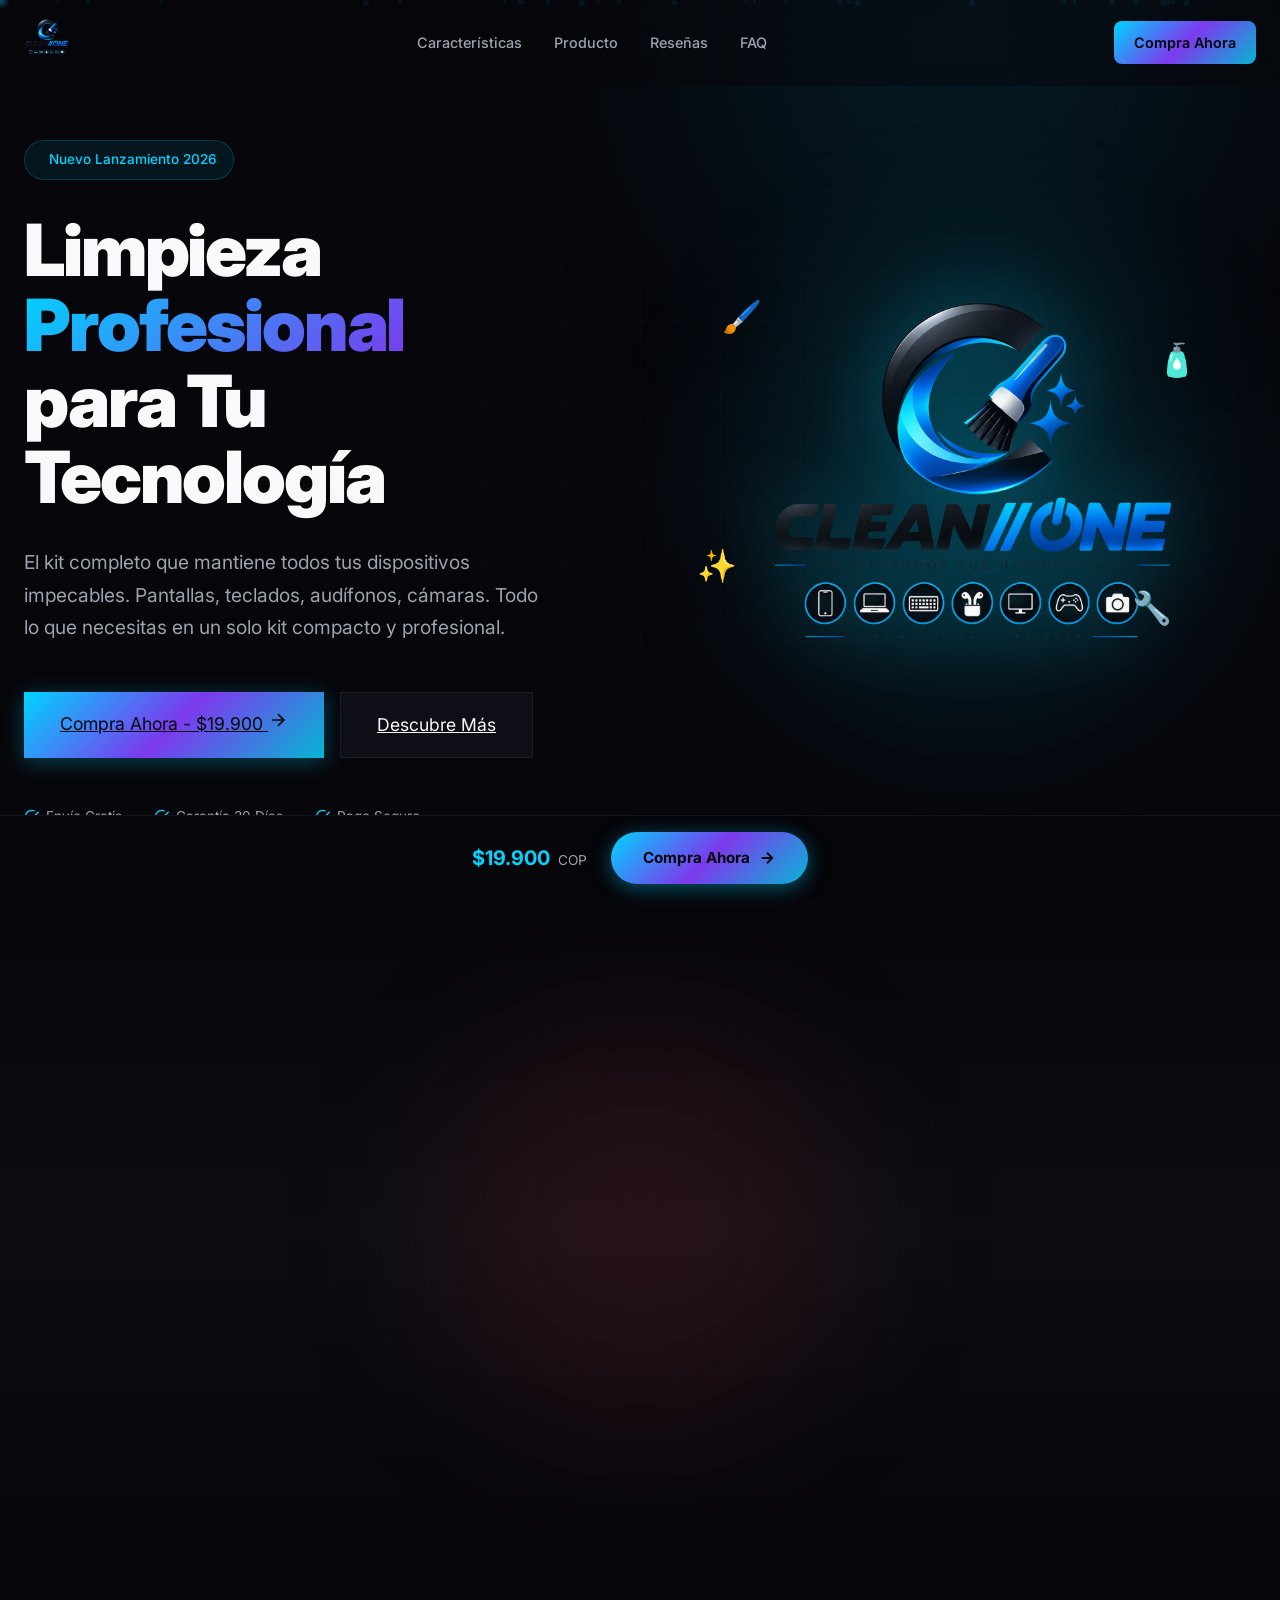
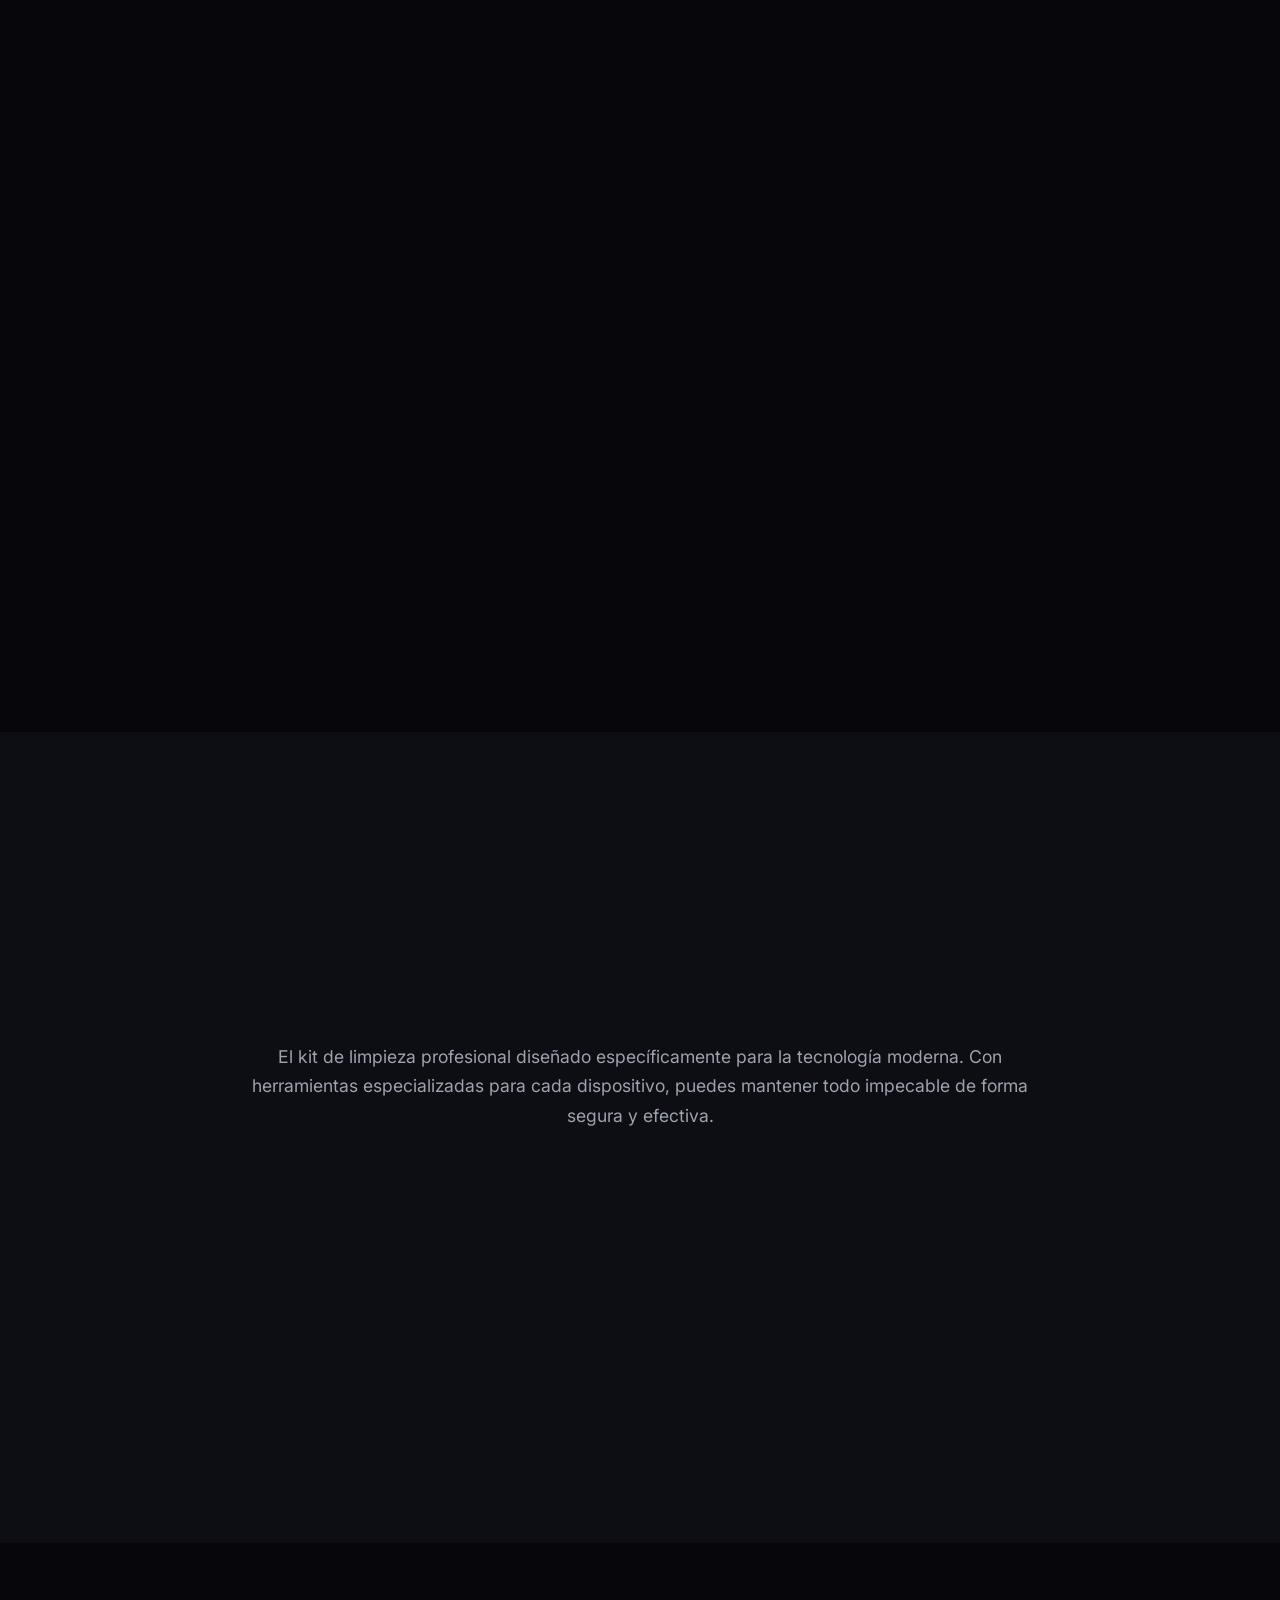
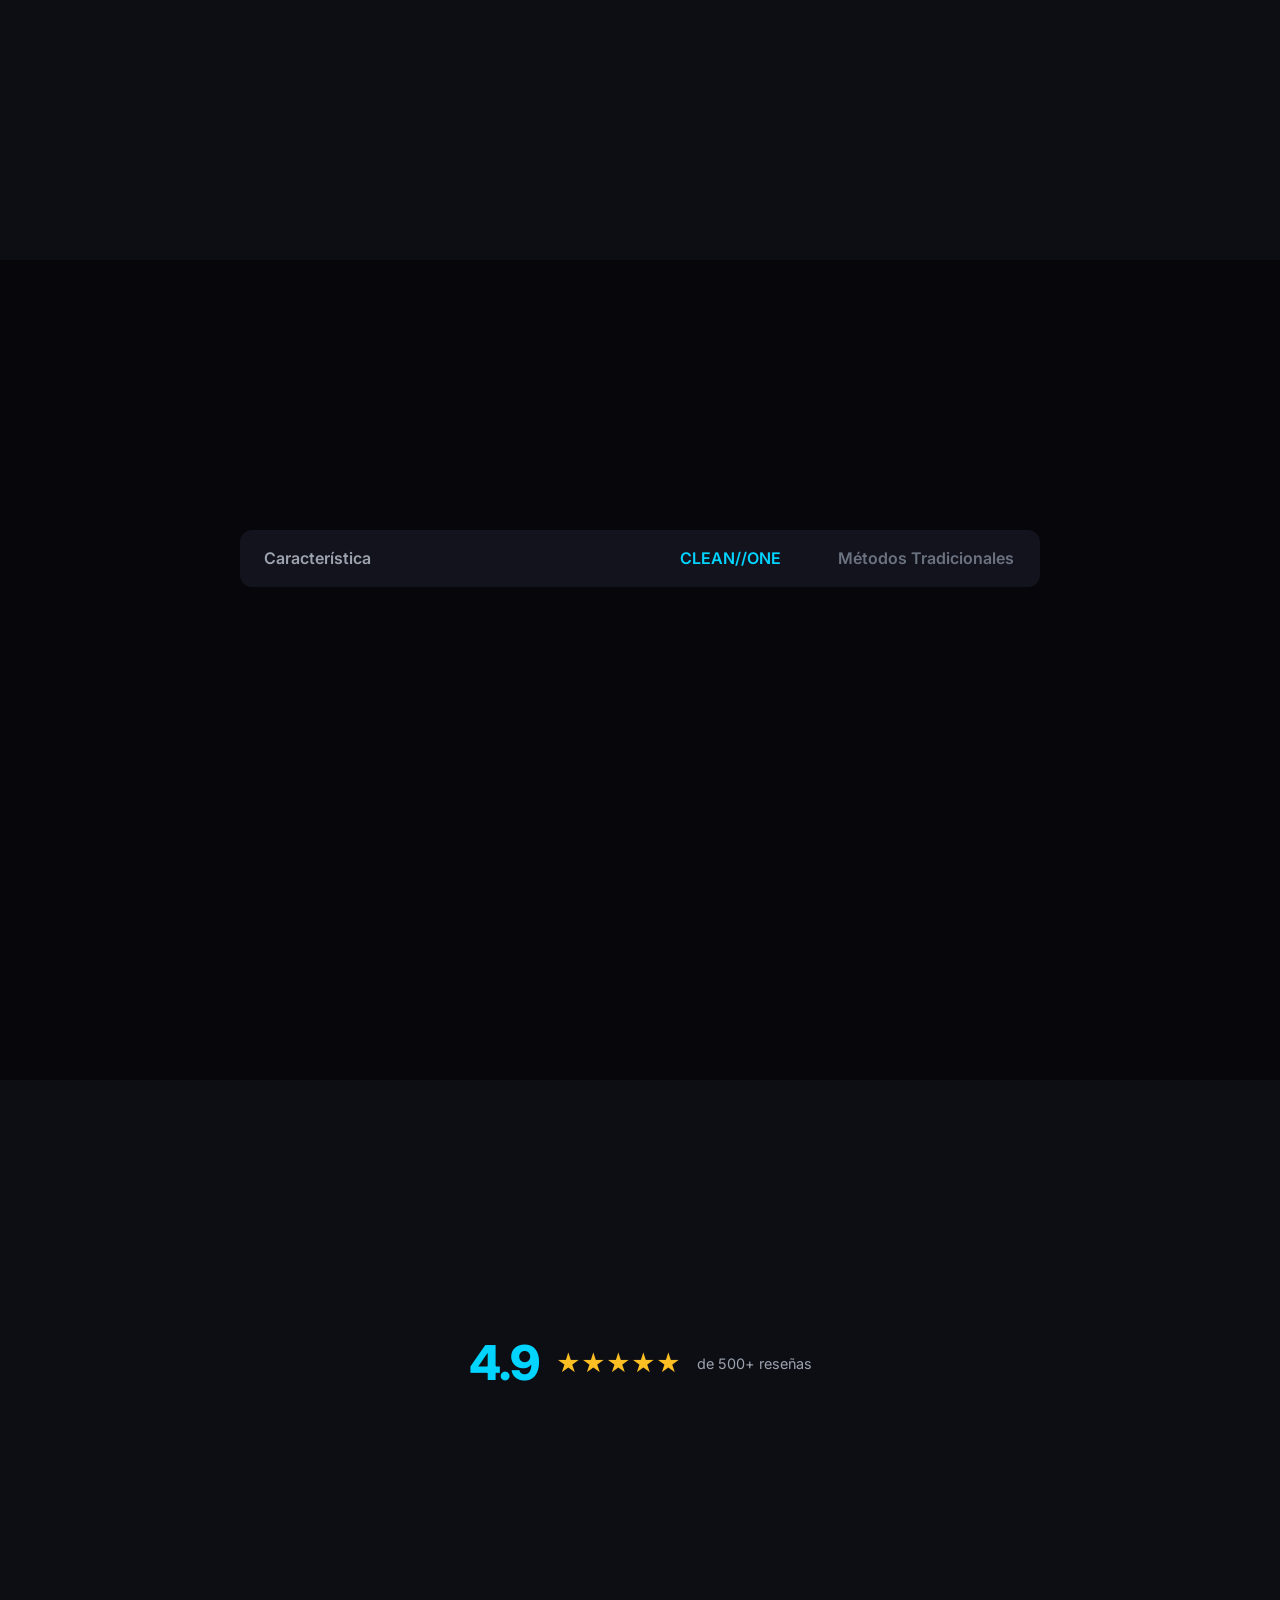
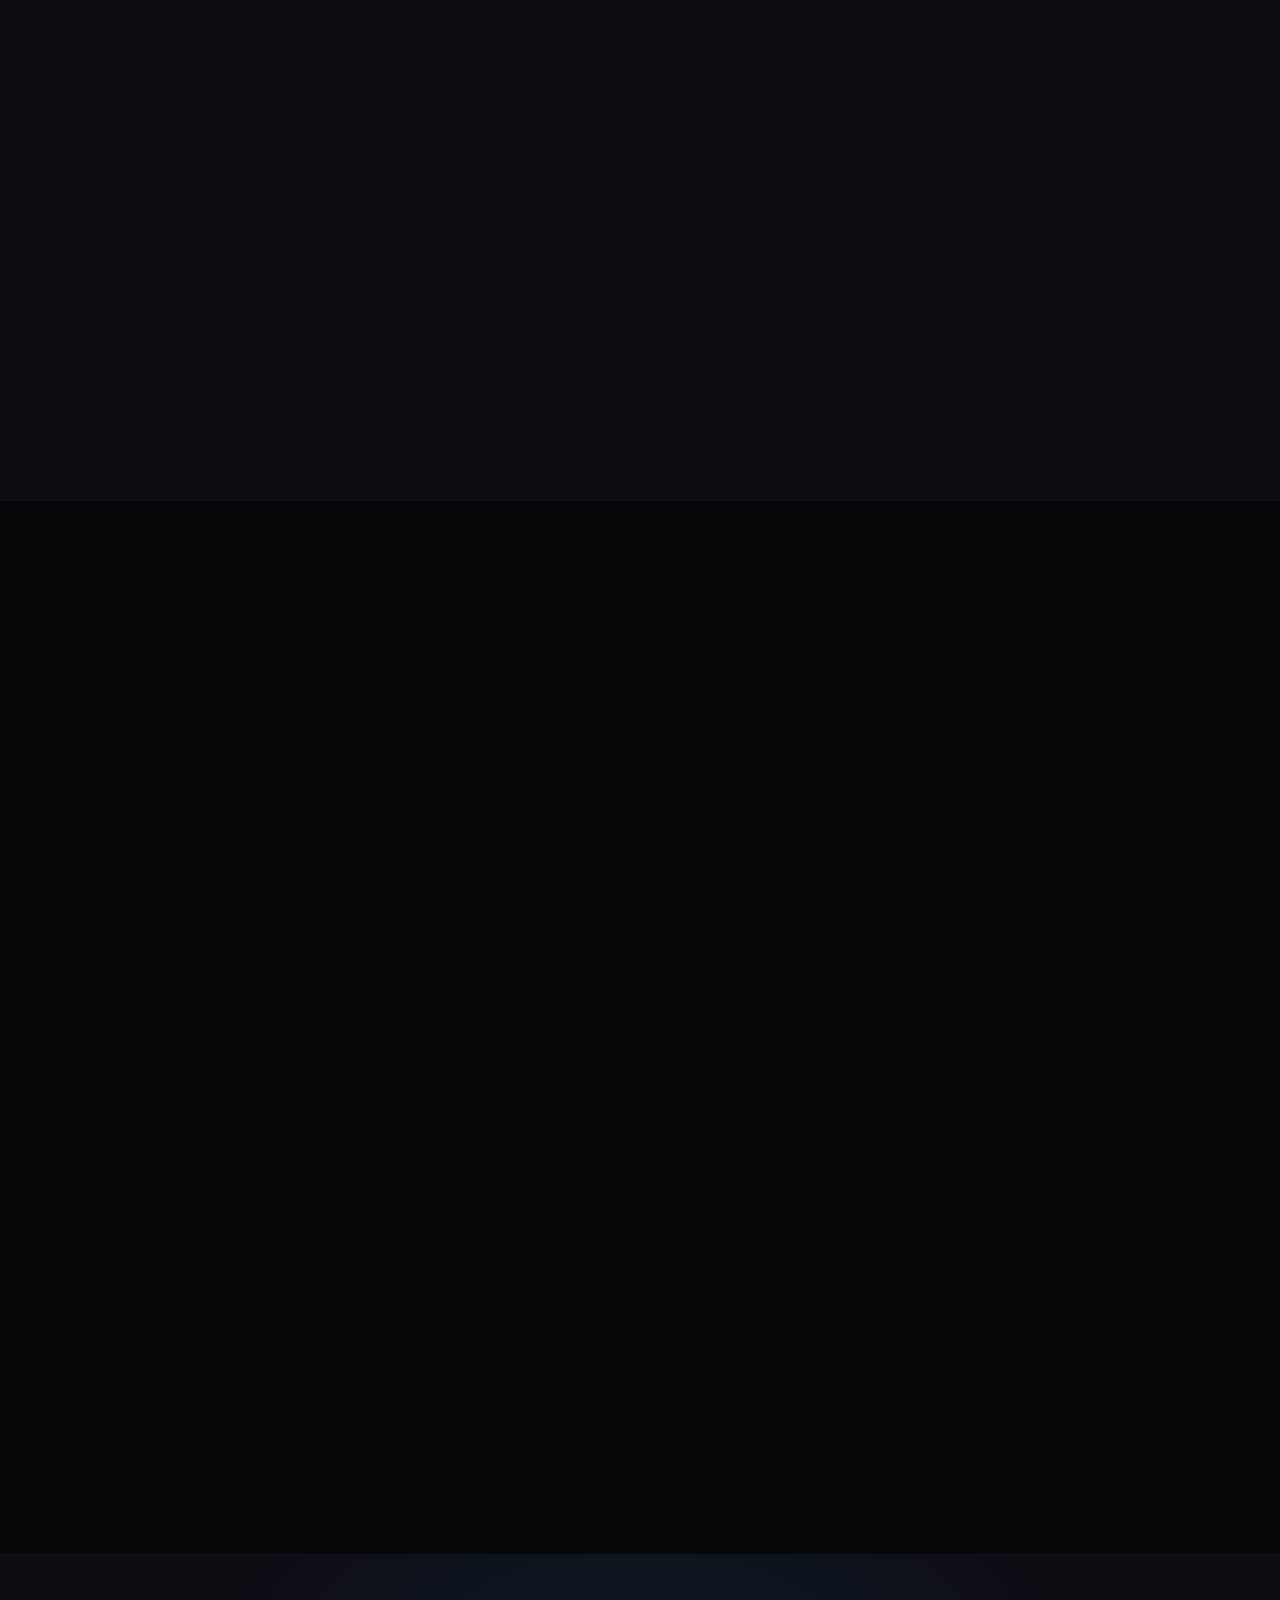
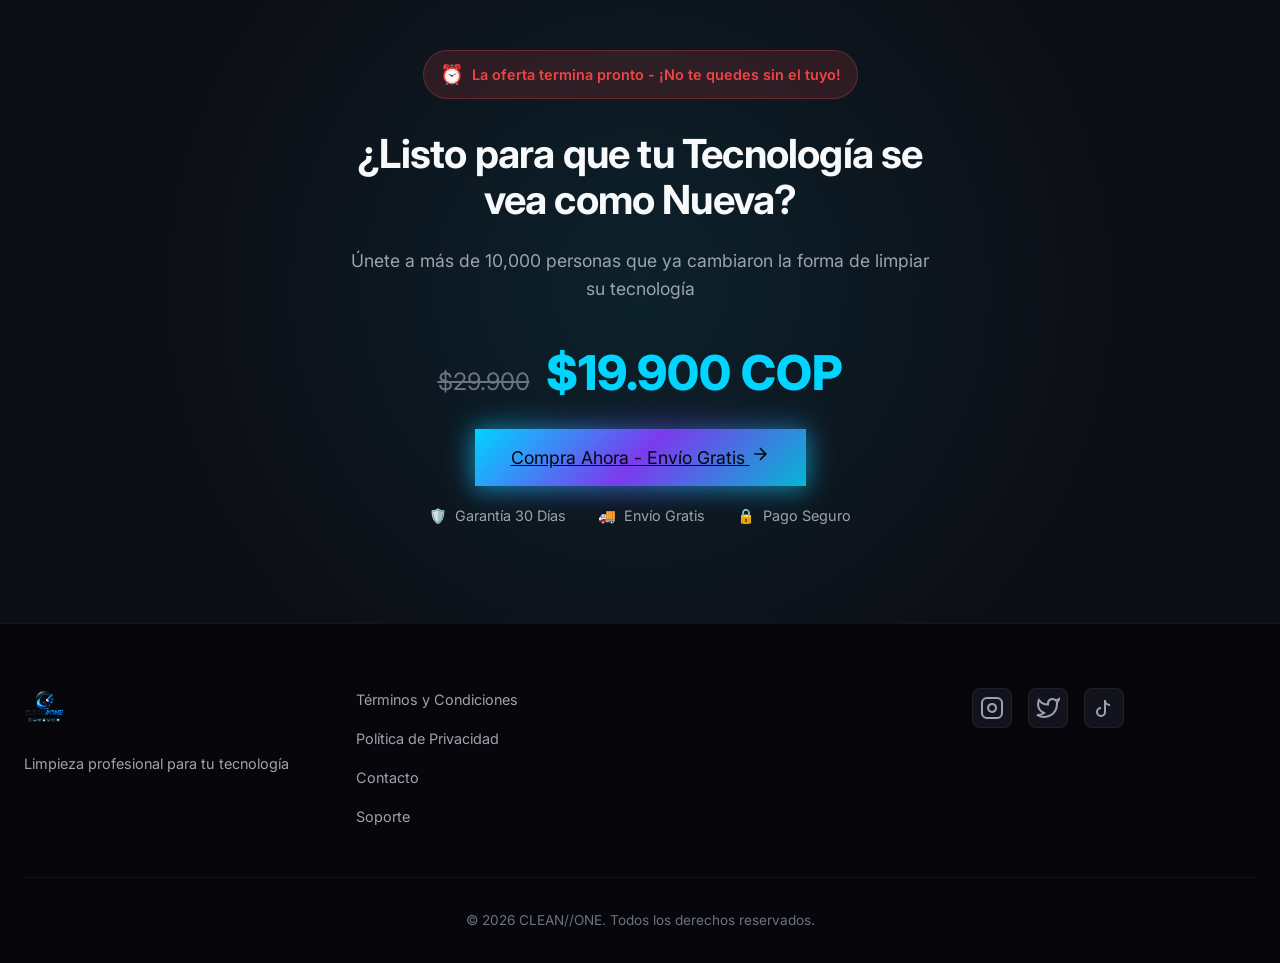
==== index.html @ 4e5f78c0 "fix: improve sticky CTA button - rounded, gradient, hover effect, arrow icon" ====
<!DOCTYPE html>
<html lang="es">
<head>
    <meta charset="UTF-8">
    <meta name="viewport" content="width=device-width, initial-scale=1.0">
    <title>CLEAN//ONE - Limpieza Profesional para Tu Tecnología</title>
    <meta name="description" content="El kit de limpieza profesional que mantiene todos tus dispositivos impecables. Pantallas, teclados, audífonos, cámaras. Todo en un solo kit.">
    <link rel="preconnect" href="https://fonts.googleapis.com">
    <link rel="preconnect" href="https://fonts.gstatic.com" crossorigin>
    <link href="https://fonts.googleapis.com/css2?family=Inter:wght@300;400;500;600;700;800;900&family=JetBrains+Mono:wght@400;500&display=swap" rel="stylesheet">
    <link rel="stylesheet" href="styles.css">
    <link rel="icon" type="image/png" href="images/logo.png">
</head>
<body>
    <!-- SCROLL PROGRESS BAR -->
    <div class="scroll-progress" id="scrollProgress"></div>
    
    <!-- CURSOR TRAIL -->
    <div class="cursor-trail" id="cursorTrail"></div>
    
    <!-- PARTICLES BACKGROUND -->
    <div class="particles-container" id="particles"></div>
    
    <!-- NAVBAR -->
    <nav class="navbar" id="navbar">
        <div class="nav-container">
            <a href="#" class="nav-logo">
                <picture>
                    <source srcset="images/logo.webp" type="image/webp">
                    <img src="images/logo.png" alt="CLEAN//ONE" class="nav-logo-img">
                </picture>
            </a>
            <div class="nav-links">
                <a href="#features">Características</a>
                <a href="#product">Producto</a>
                <a href="#reviews">Reseñas</a>
                <a href="#faq">FAQ</a>
            </div>
            <a href="#buy" class="nav-cta">Compra Ahora</a>
        </div>
    </nav>

    <!-- LIVE SOCIAL PROOF BAR -->
    <div class="social-proof-bar" id="socialProofBar">
        <div class="social-proof-content">
            <div class="live-viewers" id="liveViewers">
                <span class="pulse-dot"></span>
                <span><strong id="viewerCount">47</strong> personas viendo esto ahora</span>
            </div>
            <div class="social-proof-divider"></div>
            <div class="recent-purchase" id="recentPurchase">
                <span class="purchase-icon">🛒</span>
                <span id="purchaseText">Carlos de Bogotá compró hace 3 minutos</span>
            </div>
        </div>
    </div>

    <!-- HERO SECTION -->
    <section class="hero" id="hero">
        <div class="hero-bg">
            <div class="hero-gradient"></div>
            <div class="hero-grid"></div>
        </div>
        <div class="hero-container">
            <div class="hero-content">
                <div class="hero-badge">
                    <span class="badge-dot"></span>
                    Nuevo Lanzamiento 2026
                </div>
                <h1 class="hero-title">
                    Limpieza <span class="gradient-text">Profesional</span><br>
                    para Tu Tecnología
                </h1>
                <p class="hero-subtitle">
                    El kit completo que mantiene todos tus dispositivos impecables. 
                    Pantallas, teclados, audífonos, cámaras. Todo lo que necesitas 
                    en un solo kit compacto y profesional.
                </p>
                <div class="hero-cta-group">
                    <a href="#buy" class="btn-primary btn-large">
                        <span>Compra Ahora - $19.900</span>
                        <svg width="20" height="20" viewBox="0 0 24 24" fill="none" stroke="currentColor" stroke-width="2">
                            <path d="M5 12h14M12 5l7 7-7 7"/>
                        </svg>
                    </a>
                    <a href="#features" class="btn-secondary btn-large">
                        Descubre Más
                    </a>
                </div>
                <div class="hero-trust">
                    <div class="trust-item">
                        <svg width="16" height="16" viewBox="0 0 24 24" fill="none" stroke="currentColor" stroke-width="2">
                            <path d="M22 11.08V12a10 10 0 1 1-5.93-9.14"/>
                            <polyline points="22 4 12 14.01 9 11.01"/>
                        </svg>
                        <span>Envío Gratis</span>
                    </div>
                    <div class="trust-item">
                        <svg width="16" height="16" viewBox="0 0 24 24" fill="none" stroke="currentColor" stroke-width="2">
                            <path d="M22 11.08V12a10 10 0 1 1-5.93-9.14"/>
                            <polyline points="22 4 12 14.01 9 11.01"/>
                        </svg>
                        <span>Garantía 30 Días</span>
                    </div>
                    <div class="trust-item">
                        <svg width="16" height="16" viewBox="0 0 24 24" fill="none" stroke="currentColor" stroke-width="2">
                            <path d="M22 11.08V12a10 10 0 1 1-5.93-9.14"/>
                            <polyline points="22 4 12 14.01 9 11.01"/>
                        </svg>
                        <span>Pago Seguro</span>
                    </div>
                </div>
            </div>
            <div class="hero-visual">
                <div class="product-showcase">
                    <div class="product-glow"></div>
                    <div class="product-image">
                        <picture>
                            <source srcset="images/logo.webp" type="image/webp">
                            <img src="images/logo.png" alt="CLEAN//ONE - Kit de Limpieza Profesional" class="hero-logo">
                        </picture>
                    </div>
                    <div class="floating-tools">
                        <div class="tool tool-1">🖌️</div>
                        <div class="tool tool-2">🧴</div>
                        <div class="tool tool-3">✨</div>
                        <div class="tool tool-4">🔧</div>
                    </div>
                </div>
            </div>
        </div>
        <div class="hero-scroll-indicator">
            <span>Scroll para explorar</span>
            <svg width="20" height="20" viewBox="0 0 24 24" fill="none" stroke="currentColor" stroke-width="2">
                <path d="M12 5v14M19 12l-7 7-7-7"/>
            </svg>
        </div>
    </section>

    <!-- COUNTDOWN SECTION -->
    <section class="countdown-section" id="countdown">
        <div class="container">
            <div class="countdown-content">
                <div class="countdown-badge">
                    <span class="countdown-badge-icon">🔥</span>
                    <span>Oferta de Lanzamiento - 33% OFF</span>
                </div>
                <h2 class="countdown-title">La oferta termina en</h2>
                <div class="countdown-timer" id="countdownTimer">
                    <div class="countdown-item">
                        <span class="countdown-value" id="countdownDays">00</span>
                        <span class="countdown-label">Días</span>
                    </div>
                    <div class="countdown-separator">:</div>
                    <div class="countdown-item">
                        <span class="countdown-value" id="countdownHours">00</span>
                        <span class="countdown-label">Horas</span>
                    </div>
                    <div class="countdown-separator">:</div>
                    <div class="countdown-item">
                        <span class="countdown-value" id="countdownMinutes">00</span>
                        <span class="countdown-label">Min</span>
                    </div>
                    <div class="countdown-separator">:</div>
                    <div class="countdown-item">
                        <span class="countdown-value" id="countdownSeconds">00</span>
                        <span class="countdown-label">Seg</span>
                    </div>
                </div>
                <div class="stock-counter" id="stockCounter">
                    <span class="stock-icon">📦</span>
                    <span>Solo quedan <strong id="stockNumber">23</strong> unidades en stock</span>
                    <div class="stock-bar">
                        <div class="stock-bar-fill" id="stockBarFill"></div>
                    </div>
                </div>
            </div>
        </div>
    </section>

    <!-- PROBLEM SECTION -->
    <section class="problem-section" id="problem">
        <div class="container">
            <div class="problem-content">
                <span class="section-label">El Problema</span>
                <h2 class="section-title">¿Cada vez que miras tus dispositivos, ves esto?</h2>
                <div class="problem-grid">
                    <div class="problem-card">
                        <div class="problem-icon">📱</div>
                        <h3>Pantallas Opacas</h3>
                        <p>Marcas de dedos, grasa y mugre que no se van con cualquier trapo</p>
                    </div>
                    <div class="problem-card">
                        <div class="problem-icon">⌨️</div>
                        <h3>Teclados Sucios</h3>
                        <p>Polvo, migajas y suciedad acumulada entre las teclas</p>
                    </div>
                    <div class="problem-card">
                        <div class="problem-icon">🎧</div>
                        <h3>Audífonos Descuidados</h3>
                        <p>Cera, suciedad y bacterias en tus auriculares favoritos</p>
                    </div>
                    <div class="problem-card">
                        <div class="problem-icon">📷</div>
                        <h3>Cámaras con Polvo</h3>
                        <p>Lentes manchados que arruinan tus mejores fotos</p>
                    </div>
                </div>
                <div class="problem-stat">
                    <div class="stat-number">87%</div>
                    <div class="stat-text">de las personas no limpian sus dispositivos regularmente porque no tienen las herramientas correctas</div>
                </div>
            </div>
        </div>
    </section>

    <!-- SOLUTION SECTION -->
    <section class="solution-section" id="solution">
        <div class="container">
            <div class="solution-content">
                <span class="section-label">La Solución</span>
                <h2 class="section-title">CLEAN//ONE: Todo lo que Necesitas</h2>
                <p class="solution-description">
                    El kit de limpieza profesional diseñado específicamente para la tecnología moderna. 
                    Con herramientas especializadas para cada dispositivo, puedes mantener todo impecable 
                    de forma segura y efectiva.
                </p>
                <div class="solution-features">
                    <div class="feature-item">
                        <div class="feature-icon">✓</div>
                        <div class="feature-text">
                            <strong>7 Herramientas Especializadas</strong>
                            <span>Cada herramienta tiene un propósito específico</span>
                        </div>
                    </div>
                    <div class="feature-item">
                        <div class="feature-icon">✓</div>
                        <div class="feature-text">
                            <strong>Fórmula Segura</strong>
                            <span>No tóxica, sin alcohol, segura para todos los dispositivos</span>
                        </div>
                    </div>
                    <div class="feature-item">
                        <div class="feature-icon">✓</div>
                        <div class="feature-text">
                            <strong>Diseño Compacto</strong>
                            <span>Llévalo a cualquier parte sin ocupar espacio</span>
                        </div>
                    </div>
                    <div class="feature-item">
                        <div class="feature-icon">✓</div>
                        <div class="feature-text">
                            <strong>Multi-Dispositivo</strong>
                            <span>Funciona con laptops, tablets, phones, audífonos, cámaras</span>
                        </div>
                    </div>
                </div>
            </div>
        </div>
    </section>

    <!-- FEATURES SECTION -->
    <section class="features-section" id="features">
        <div class="container">
            <span class="section-label">Características</span>
            <h2 class="section-title">Herramientas que Marcan la Diferencia</h2>
            <div class="features-grid">
                <div class="feature-card feature-card-large">
                    <div class="feature-card-icon">🖌️</div>
                    <h3>Escoba de Precisión</h3>
                    <p>Cerdas ultra suaves que eliminan polvo y suciedad de las áreas más difíciles. Perfecta para teclados, rejillas de audífonos y puertos.</p>
                </div>
                <div class="feature-card">
                    <div class="feature-card-icon">🧴</div>
                    <h3>Spray de Limpieza</h3>
                    <p>Fórmula profesional sin alcohol que elimina manchas y grasa sin dejar residuos.</p>
                </div>
                <div class="feature-card">
                    <div class="feature-card-icon">✨</div>
                    <h3>Microfibra Premium</h3>
                    <p>Tejido de ultrafibra que atrapa las partículas más pequeñas sin rayar las superficies.</p>
                </div>
                <div class="feature-card">
                    <div class="feature-card-icon">🔧</div>
                    <h3>Herramienta 3-en-1</h3>
                    <p>Punta de fieltro, cepillo retráctil y herramienta de limpieza para audífonos.</p>
                </div>
                <div class="feature-card">
                    <div class="feature-card-icon">📷</div>
                    <h3>Cepillo para Lentes</h3>
                    <p>Cerdas naturales que eliminan polvo de cámaras y lentes sin dañar los tratamientos ópticos.</p>
                </div>
                <div class="feature-card">
                    <div class="feature-card-icon">📦</div>
                    <h3>Estuche Compacto</h3>
                    <p>Diseño organizado que mantiene todas las herramientas en un solo lugar, listo para viajar.</p>
                </div>
            </div>
        </div>
    </section>

    <!-- PRODUCT SECTION -->
    <section class="product-section" id="product">
        <div class="container">
            <div class="product-showcase-section">
                <div class="product-visual">
                    <div class="product-image-wrapper">
                        <div class="product-glow-large"></div>
                        <picture>
                            <source srcset="images/kit-limpieza.webp" type="image/webp">
                            <img src="images/kit-limpieza.jpg" alt="CLEAN//ONE - Kit de Limpieza 7-en-1" class="product-main-image">
                        </picture>
                        <div class="floating-badge">7-en-1</div>
                    </div>
                </div>
                <div class="product-details">
                    <span class="section-label">Kit de Limpieza</span>
                    <h2 class="product-title">CLEAN//ONE Kit</h2>
                    <div class="product-rating">
                        <span class="stars">★★★★★</span>
                        <span class="rating-text">4.9/5 - 500+ reseñas</span>
                    </div>
                    <div class="product-price">
                        <span class="price-original">$29.900</span>
                        <span class="price-current">$19.900</span>
                        <span class="price-currency">COP</span>
                        <span class="price-discount">-33%</span>
                    </div>
                    <p class="product-description">
                        El kit completo de limpieza profesional para todos tus dispositivos tecnológicos.
                        Incluye 7 herramientas especializadas en un estuche compacto y organizado.
                    </p>
                    <ul class="product-includes">
                        <li>✓ Escoba de precisión</li>
                        <li>✓ Spray de limpieza (30ml)</li>
                        <li>✓ 2x Microfibra premium</li>
                        <li>✓ Herramienta 3-en-1</li>
                        <li>✓ Estuche compacto</li>
                        <li>✓ Guía de inicio rápido</li>
                    </ul>
                    <div class="product-badges">
                        <div class="badge-item">
                            <span class="badge-icon">🚚</span>
                            <span>Envío Gratis</span>
                        </div>
                        <div class="badge-item">
                            <span class="badge-icon">🛡️</span>
                            <span>Garantía 30 Días</span>
                        </div>
                        <div class="badge-item">
                            <span class="badge-icon">🔒</span>
                            <span>Pago Seguro</span>
                        </div>
                    </div>
                    <a href="#buy" class="btn-primary btn-large btn-full">
                        <span>Compra Ahora - $19.900</span>
                        <svg width="20" height="20" viewBox="0 0 24 24" fill="none" stroke="currentColor" stroke-width="2">
                            <path d="M5 12h14M12 5l7 7-7 7"/>
                        </svg>
                    </a>
                </div>
            </div>
        </div>
    </section>

    <!-- COMPARISON SECTION -->
    <section class="comparison-section" id="comparison">
        <div class="container">
            <span class="section-label">Comparación</span>
            <h2 class="section-title">¿Por qué CLEAN//ONE?</h2>
            <div class="comparison-table">
                <div class="comparison-header">
                    <div class="comparison-feature">Característica</div>
                    <div class="comparison-us">CLEAN//ONE</div>
                    <div class="comparison-them">Métodos Tradicionales</div>
                </div>
                <div class="comparison-row">
                    <div class="comparison-feature">Herramientas especializadas</div>
                    <div class="comparison-us"><span class="check">✓</span></div>
                    <div class="comparison-them"><span class="cross">✗</span></div>
                </div>
                <div class="comparison-row">
                    <div class="comparison-feature">Fórmula segura para electrónicos</div>
                    <div class="comparison-us"><span class="check">✓</span></div>
                    <div class="comparison-them"><span class="cross">✗</span></div>
                </div>
                <div class="comparison-row">
                    <div class="comparison-feature">Todo en un kit compacto</div>
                    <div class="comparison-us"><span class="check">✓</span></div>
                    <div class="comparison-them"><span class="cross">✗</span></div>
                </div>
                <div class="comparison-row">
                    <div class="comparison-feature">Diseñado específicamente para tecnología</div>
                    <div class="comparison-us"><span class="check">✓</span></div>
                    <div class="comparison-them"><span class="cross">✗</span></div>
                </div>
                <div class="comparison-row">
                    <div class="comparison-feature">No deja residuos ni rayones</div>
                    <div class="comparison-us"><span class="check">✓</span></div>
                    <div class="comparison-them"><span class="cross">✗</span></div>
                </div>
                <div class="comparison-row">
                    <div class="comparison-feature">Portátil y organizado</div>
                    <div class="comparison-us"><span class="check">✓</span></div>
                    <div class="comparison-them"><span class="cross">✗</span></div>
                </div>
            </div>
        </div>
    </section>

    <!-- REVIEWS SECTION -->
    <section class="reviews-section" id="reviews">
        <div class="container">
            <span class="section-label">Reseñas</span>
            <h2 class="section-title">Lo que Dicen Nuestros Usuarios</h2>
            <div class="reviews-stats">
                <div class="reviews-rating">
                    <span class="rating-number">4.9</span>
                    <span class="rating-stars">★★★★★</span>
                    <span class="rating-count">de 500+ reseñas</span>
                </div>
            </div>
            <div class="reviews-grid">
                <div class="review-card">
                    <div class="review-stars">★★★★★</div>
                    <p class="review-text">"Increíble. Mi laptop se ve como nueva después de meses de uso. Las herramientas son de excelente calidad y el spray no deja marcas."</p>
                    <div class="review-author">
                        <div class="author-avatar">MC</div>
                        <div class="author-info">
                            <strong>María C.</strong>
                            <span>Diseñadora Gráfica</span>
                        </div>
                    </div>
                </div>
                <div class="review-card">
                    <div class="review-stars">★★★★★</div>
                    <p class="review-text">"Lo compré para limpiar mis audífonos y terminé usándolo para todo. El kit es super completo y el estuche queda perfecto para viajar."</p>
                    <div class="review-author">
                        <div class="author-avatar">LR</div>
                        <div class="author-info">
                            <strong>Luis R.</strong>
                            <span>Desarrollador</span>
                        </div>
                    </div>
                </div>
                <div class="review-card">
                    <div class="review-stars">★★★★★</div>
                    <p class="review-text">"Como fotógrafo, necesito mis lentes impecables. Este kit es lo mejor que me ha pasado. La calidad es insuperable."</p>
                    <div class="review-author">
                        <div class="author-avatar">AP</div>
                        <div class="author-info">
                            <strong>Andrés P.</strong>
                            <span>Fotógrafo Profesional</span>
                        </div>
                    </div>
                </div>
                <div class="review-card">
                    <div class="review-stars">★★★★★</div>
                    <p class="review-text">"Mi teclado de gaming estaba horrible. Con este kit quedó como recién comprado. 100% recomendado para gamers."</p>
                    <div class="review-author">
                        <div class="author-avatar">DG</div>
                        <div class="author-info">
                            <strong>Diana G.</strong>
                            <span>Gamer Profesional</span>
                        </div>
                    </div>
                </div>
                <div class="review-card">
                    <div class="review-stars">★★★★★</div>
                    <p class="review-text">"Lo uso en mi oficina y todos preguntan qué es. Vale cada centavo. Calidad profesional de verdad."</p>
                    <div class="review-author">
                        <div class="author-avatar">CM</div>
                        <div class="author-info">
                            <strong>Carlos M.</strong>
                            <span>Gerente de TI</span>
                        </div>
                    </div>
                </div>
                <div class="review-card">
                    <div class="review-stars">★★★★★</div>
                    <p class="review-text">"Perfecto para mantener mis dispositivos de trabajo limpios. El spray no huele fuerte y las microfibras son súper suaves."</p>
                    <div class="review-author">
                        <div class="author-avatar">VS</div>
                        <div class="author-info">
                            <strong>Valentina S.</strong>
                            <span>Abogada</span>
                        </div>
                    </div>
                </div>
            </div>
        </div>
    </section>

    <!-- FAQ SECTION -->
    <section class="faq-section" id="faq">
        <div class="container">
            <span class="section-label">Preguntas Frecuentes</span>
            <h2 class="section-title">¿Tenés Dudas?</h2>
            <div class="faq-grid">
                <div class="faq-item">
                    <button class="faq-question" onclick="toggleFaq(this)">
                        <span>¿Es seguro para todos mis dispositivos?</span>
                        <svg class="faq-icon" width="20" height="20" viewBox="0 0 24 24" fill="none" stroke="currentColor" stroke-width="2">
                            <path d="M6 9l6 6 6-6"/>
                        </svg>
                    </button>
                    <div class="faq-answer">
                        <p>Sí, absolutamente. Todas nuestras herramientas y fórmulas están diseñadas específicamente para ser seguras en todo tipo de dispositivos electrónicos: laptops, tablets, smartphones, audífonos, cámaras, consolas de videojuegos, y más. Nuestra fórmula no contiene alcohol, amoníaco ni peróxido.</p>
                    </div>
                </div>
                <div class="faq-item">
                    <button class="faq-question" onclick="toggleFaq(this)">
                        <span>¿Cuánto dura el kit?</span>
                        <svg class="faq-icon" width="20" height="20" viewBox="0 0 24 24" fill="none" stroke="currentColor" stroke-width="2">
                            <path d="M6 9l6 6 6-6"/>
                        </svg>
                    </button>
                    <div class="faq-answer">
                        <p>El spray de limpieza de 30ml dura aproximadamente 3 meses de uso regular. Las herramientas (cepillos, microfibras, etc.) están diseñadas para durar años con el cuidado adecuado. El estuche está hecho de materiales resistentes que protegen tus herramientas por mucho tiempo.</p>
                    </div>
                </div>
                <div class="faq-item">
                    <button class="faq-question" onclick="toggleFaq(this)">
                        <span>¿Puedo usarlo en mi laptop, tablet y audífonos?</span>
                        <svg class="faq-icon" width="20" height="20" viewBox="0 0 24 24" fill="none" stroke="currentColor" stroke-width="2">
                            <path d="M6 9l6 6 6-6"/>
                        </svg>
                    </button>
                    <div class="faq-answer">
                        <p>¡Por supuesto! Esa es la belleza de CLEAN//ONE. Está diseñado para ser versátil y funcionar con prácticamente cualquier dispositivo electrónico. Desde tu laptop hasta tus audífonos más delicados, pasando por tablets, smartphones, cámaras, y más.</p>
                    </div>
                </div>
                <div class="faq-item">
                    <button class="faq-question" onclick="toggleFaq(this)">
                        <span>¿Qué incluye exactamente el kit?</span>
                        <svg class="faq-icon" width="20" height="20" viewBox="0 0 24 24" fill="none" stroke="currentColor" stroke-width="2">
                            <path d="M6 9l6 6 6-6"/>
                        </svg>
                    </button>
                    <div class="faq-answer">
                        <p>El kit 7-en-1 incluye: escoba de precisión, spray de limpieza 30ml, 2 microfibras premium, herramienta 3-en-1, estuche compacto, y guía de inicio. Todo lo que necesitas para mantener tus dispositivos impecables.</p>
                    </div>
                </div>
                <div class="faq-item">
                    <button class="faq-question" onclick="toggleFaq(this)">
                        <span>¿Tienen garantía?</span>
                        <svg class="faq-icon" width="20" height="20" viewBox="0 0 24 24" fill="none" stroke="currentColor" stroke-width="2">
                            <path d="M6 9l6 6 6-6"/>
                        </svg>
                    </button>
                    <div class="faq-answer">
                        <p>Sí, ofrecemos una garantía de satisfacción de 30 días. Si por alguna razón no estás completamente satisfecho con tu CLEAN//ONE, simplemente contáctanos y te devolveremos el dinero completo. Sin preguntas, sin complicaciones.</p>
                    </div>
                </div>
                <div class="faq-item">
                    <button class="faq-question" onclick="toggleFaq(this)">
                        <span>¿Cuánto tarda el envío?</span>
                        <svg class="faq-icon" width="20" height="20" viewBox="0 0 24 24" fill="none" stroke="currentColor" stroke-width="2">
                            <path d="M6 9l6 6 6-6"/>
                        </svg>
                    </button>
                    <div class="faq-answer">
                        <p>El envío es GRATIS a todo el país. Los pedidos se procesan dentro de 24-48 horas y el tiempo de entrega estándar es de 3-7 días hábiles dependiendo de tu ubicación. Recibirás un código de rastreo por email para que puedas seguir tu pedido en tiempo real.</p>
                    </div>
                </div>
                <div class="faq-item">
                    <button class="faq-question" onclick="toggleFaq(this)">
                        <span>¿Cómo puedo pagar?</span>
                        <svg class="faq-icon" width="20" height="20" viewBox="0 0 24 24" fill="none" stroke="currentColor" stroke-width="2">
                            <path d="M6 9l6 6 6-6"/>
                        </svg>
                    </button>
                    <div class="faq-answer">
                        <p>Aceptamos todas las tarjetas de crédito y débito (Visa, Mastercard, American Express), PSE, Nequi, Daviplata, y transferencia bancaria. Todos los pagos son 100% seguros con encriptación SSL.</p>
                    </div>
                </div>
            </div>
        </div>
    </section>

    <!-- CTA SECTION -->
    <section class="cta-section" id="buy">
        <div class="cta-bg">
            <div class="cta-gradient"></div>
        </div>
        <div class="container">
            <div class="cta-content">
                <div class="cta-urgency">
                    <span class="urgency-icon">⏰</span>
                    <span>La oferta termina pronto - ¡No te quedes sin el tuyo!</span>
                </div>
                <h2 class="cta-title">¿Listo para que tu Tecnología se vea como Nueva?</h2>
                <p class="cta-subtitle">Únete a más de 10,000 personas que ya cambiaron la forma de limpiar su tecnología</p>
                <div class="cta-price">
                    <span class="cta-price-original">$29.900</span>
                    <span class="cta-price-current">$19.900 COP</span>
                </div>
                <div class="cta-buttons">
                    <a href="#" class="btn-primary btn-large btn-glow">
                        <span>Compra Ahora - Envío Gratis</span>
                        <svg width="20" height="20" viewBox="0 0 24 24" fill="none" stroke="currentColor" stroke-width="2">
                            <path d="M5 12h14M12 5l7 7-7 7"/>
                        </svg>
                    </a>
                </div>
                <div class="cta-trust">
                    <div class="trust-item">
                        <span>🛡️</span>
                        <span>Garantía 30 Días</span>
                    </div>
                    <div class="trust-item">
                        <span>🚚</span>
                        <span>Envío Gratis</span>
                    </div>
                    <div class="trust-item">
                        <span>🔒</span>
                        <span>Pago Seguro</span>
                    </div>
                </div>
            </div>
        </div>
    </section>

    <!-- FOOTER -->
    <footer class="footer">
        <div class="container">
            <div class="footer-content">
                <div class="footer-brand">
                    <a href="#" class="nav-logo">
                        <picture>
                            <source srcset="images/logo.webp" type="image/webp">
                            <img src="images/logo.png" alt="CLEAN//ONE" class="footer-logo-img">
                        </picture>
                    </a>
                    <p class="footer-tagline">Limpieza profesional para tu tecnología</p>
                </div>
                <div class="footer-links">
                    <a href="pages/info.html?section=terminos" target="_blank">Términos y Condiciones</a>
                    <a href="pages/info.html?section=privacidad" target="_blank">Política de Privacidad</a>
                    <a href="pages/info.html?section=contacto" target="_blank">Contacto</a>
                    <a href="pages/info.html?section=soporte" target="_blank">Soporte</a>
                </div>
                <div class="footer-social">
                    <a href="#" aria-label="Instagram">
                        <svg width="24" height="24" viewBox="0 0 24 24" fill="none" stroke="currentColor" stroke-width="2">
                            <rect x="2" y="2" width="20" height="20" rx="5" ry="5"/>
                            <path d="M16 11.37A4 4 0 1 1 12.63 8 4 4 0 0 1 16 11.37z"/>
                            <line x1="17.5" y1="6.5" x2="17.51" y2="6.5"/>
                        </svg>
                    </a>
                    <a href="#" aria-label="Twitter">
                        <svg width="24" height="24" viewBox="0 0 24 24" fill="none" stroke="currentColor" stroke-width="2">
                            <path d="M23 3a10.9 10.9 0 0 1-3.14 1.53 4.48 4.48 0 0 0-7.86 3v1A10.66 10.66 0 0 1 3 4s-4 9 5 13a11.64 11.64 0 0 1-7 2c9 5 20 0 20-11.5a4.5 4.5 0 0 0-.08-.83A7.72 7.72 0 0 0 23 3z"/>
                        </svg>
                    </a>
                    <a href="#" aria-label="TikTok">
                        <svg width="24" height="24" viewBox="0 0 24 24" fill="none" stroke="currentColor" stroke-width="2">
                            <path d="M9 12a4 4 0 1 0 4 4V4a5 5 0 0 0 5 5"/>
                        </svg>
                    </a>
                </div>
            </div>
            <div class="footer-bottom">
                <p>&copy; 2026 CLEAN//ONE. Todos los derechos reservados.</p>
            </div>
        </div>
    </footer>

    <!-- STICKY CTA FOR MOBILE -->
    <div class="sticky-cta" id="stickyCta">
        <div class="sticky-cta-content">
            <div class="sticky-cta-price">
                <span class="sticky-price">$19.900</span>
                <span class="sticky-currency">COP</span>
            </div>
            <a href="#buy" class="btn-primary">
                <span>Compra Ahora</span>
                <svg width="18" height="18" viewBox="0 0 24 24" fill="none" stroke="currentColor" stroke-width="2.5">
                    <path d="M5 12h14M12 5l7 7-7 7"/>
                </svg>
            </a>
        </div>
    </div>

    <script src="script.js"></script>
</body>
</html>
---- styles.css ----
/* ============================================
   CLEAN//ONE - Premium Landing Page 2026
   Scroll-Driven Animations + Micro-Interactions
   ============================================ */

/* CSS Variables - Design Tokens */
:root {
    /* Colors */
    --bg-primary: #06060b;
    --bg-secondary: #0d0d14;
    --bg-card: #13131d;
    --bg-card-hover: #1a1a28;
    --bg-glass: rgba(19, 19, 29, 0.7);
    
    --text-primary: #f8f9fa;
    --text-secondary: #9ca3af;
    --text-muted: #6b7280;
    
    --accent-primary: #00d4ff;
    --accent-secondary: #7c3aed;
    --accent-tertiary: #06b6d4;
    --accent-gradient: linear-gradient(135deg, #00d4ff 0%, #7c3aed 50%, #06b6d4 100%);
    --accent-gradient-text: linear-gradient(135deg, #00d4ff 0%, #7c3aed 100%);
    
    --success: #10b981;
    --warning: #f59e0b;
    --error: #ef4444;
    
    --border-subtle: rgba(255, 255, 255, 0.06);
    --border-accent: rgba(0, 212, 255, 0.3);
    
    /* Shadows */
    --shadow-sm: 0 2px 8px rgba(0, 0, 0, 0.3);
    --shadow-md: 0 8px 32px rgba(0, 0, 0, 0.4);
    --shadow-lg: 0 24px 64px rgba(0, 0, 0, 0.5);
    --shadow-glow: 0 0 60px rgba(0, 212, 255, 0.15);
    --shadow-glow-strong: 0 0 80px rgba(0, 212, 255, 0.25);
    
    /* Border Radius */
    --radius-sm: 8px;
    --radius-md: 12px;
    --radius-lg: 16px;
    --radius-xl: 24px;
    --radius-2xl: 32px;
    --radius-full: 9999px;
    
    /* Transitions - Spring Physics */
    --ease-spring: cubic-bezier(0.34, 1.56, 0.64, 1);
    --ease-smooth: cubic-bezier(0.4, 0, 0.2, 1);
    --ease-out: cubic-bezier(0, 0, 0.2, 1);
    --ease-in-out: cubic-bezier(0.4, 0, 0.2, 1);
    
    --duration-fast: 150ms;
    --duration-normal: 250ms;
    --duration-slow: 400ms;
    
    /* Typography */
    --font-primary: 'Inter', -apple-system, BlinkMacSystemFont, system-ui, sans-serif;
    --font-mono: 'JetBrains Mono', 'Fira Code', monospace;
    
    /* Spacing */
    --space-xs: 4px;
    --space-sm: 8px;
    --space-md: 16px;
    --space-lg: 24px;
    --space-xl: 32px;
    --space-2xl: 48px;
    --space-3xl: 64px;
    --space-4xl: 96px;
}

/* ============================================
   RESET & BASE
   ============================================ */
*, *::before, *::after {
    margin: 0;
    padding: 0;
    box-sizing: border-box;
}

html {
    scroll-behavior: smooth;
    font-size: 16px;
    -webkit-font-smoothing: antialiased;
    -moz-osx-font-smoothing: grayscale;
}

body {
    font-family: var(--font-primary);
    background: var(--bg-primary);
    color: var(--text-primary);
    line-height: 1.6;
    overflow-x: hidden;
}

/* Selection */
::selection {
    background: rgba(0, 212, 255, 0.3);
    color: var(--text-primary);
}

/* Scrollbar */
::-webkit-scrollbar {
    width: 8px;
}

::-webkit-scrollbar-track {
    background: var(--bg-primary);
}

::-webkit-scrollbar-thumb {
    background: var(--accent-primary);
    border-radius: var(--radius-full);
}

::-webkit-scrollbar-thumb:hover {
    background: var(--accent-secondary);
}

/* Container */
.container {
    max-width: 1280px;
    margin: 0 auto;
    padding: 0 var(--space-lg);
}

/* ============================================
   SCROLL PROGRESS BAR
   ============================================ */
.scroll-progress {
    position: fixed;
    top: 0;
    left: 0;
    width: 0%;
    height: 3px;
    background: var(--accent-gradient);
    z-index: 10000;
    transition: width 0.1s ease-out;
}

/* ============================================
   CURSOR TRAIL
   ============================================ */
.cursor-trail {
    position: fixed;
    width: 20px;
    height: 20px;
    border-radius: 50%;
    background: radial-gradient(circle, rgba(0, 212, 255, 0.4) 0%, transparent 70%);
    pointer-events: none;
    z-index: 9999;
    transform: translate(-50%, -50%);
    transition: transform 0.1s ease-out, opacity 0.3s ease;
    mix-blend-mode: screen;
}

.cursor-trail.hovering {
    transform: translate(-50%, -50%) scale(2);
    background: radial-gradient(circle, rgba(0, 212, 255, 0.6) 0%, transparent 70%);
}

/* ============================================
   PARTICLES BACKGROUND
   ============================================ */
.particles-container {
    position: fixed;
    inset: 0;
    pointer-events: none;
    z-index: -1;
    overflow: hidden;
}

.particle {
    position: absolute;
    width: 4px;
    height: 4px;
    background: var(--accent-primary);
    border-radius: 50%;
    opacity: 0.3;
    animation: particle-float linear infinite;
}

@keyframes particle-float {
    0% {
        transform: translateY(100vh) rotate(0deg);
        opacity: 0;
    }
    10% {
        opacity: 0.3;
    }
    90% {
        opacity: 0.3;
    }
    100% {
        transform: translateY(-100px) rotate(720deg);
        opacity: 0;
    }
}

/* ============================================
   SOCIAL PROOF BAR
   ============================================ */
.social-proof-bar {
    position: fixed;
    top: 70px;
    left: 0;
    right: 0;
    z-index: 999;
    background: rgba(6, 6, 11, 0.95);
    backdrop-filter: blur(20px);
    border-bottom: 1px solid var(--border-subtle);
    padding: var(--space-sm) 0;
    transform: translateY(-100%);
    opacity: 0;
    transition: all var(--duration-slow) var(--ease-smooth);
}

.social-proof-bar.visible {
    transform: translateY(0);
    opacity: 1;
}

.social-proof-content {
    max-width: 1280px;
    margin: 0 auto;
    padding: 0 var(--space-lg);
    display: flex;
    align-items: center;
    justify-content: center;
    gap: var(--space-lg);
    font-size: 0.85rem;
}

.live-viewers {
    display: flex;
    align-items: center;
    gap: var(--space-sm);
    color: var(--text-secondary);
}

.pulse-dot {
    width: 8px;
    height: 8px;
    background: var(--success);
    border-radius: 50%;
    animation: pulse 2s ease-in-out infinite;
}

@keyframes pulse {
    0%, 100% { transform: scale(1); opacity: 1; }
    50% { transform: scale(1.2); opacity: 0.7; }
}

.social-proof-divider {
    width: 1px;
    height: 16px;
    background: var(--border-subtle);
}

.recent-purchase {
    display: flex;
    align-items: center;
    gap: var(--space-sm);
    color: var(--text-secondary);
}

.purchase-icon {
    font-size: 1rem;
}

/* ============================================
   TYPOGRAPHY
   ============================================ */
h1, h2, h3, h4, h5, h6 {
    font-weight: 700;
    line-height: 1.15;
    letter-spacing: -0.02em;
}

.gradient-text {
    background: var(--accent-gradient-text);
    -webkit-background-clip: text;
    -webkit-text-fill-color: transparent;
    background-clip: text;
}

.section-label {
    display: inline-flex;
    align-items: center;
    gap: var(--space-sm);
    font-family: var(--font-mono);
    font-size: 0.75rem;
    font-weight: 500;
    text-transform: uppercase;
    letter-spacing: 0.15em;
    color: var(--accent-primary);
    padding: var(--space-sm) var(--space-md);
    background: rgba(0, 212, 255, 0.08);
    border: 1px solid rgba(0, 212, 255, 0.15);
    border-radius: var(--radius-full);
    margin-bottom: var(--space-lg);
}

.section-label::before {
    content: '';
    width: 6px;
    height: 6px;
    background: var(--accent-primary);
    border-radius: 50%;
    animation: pulse-dot 2s ease-in-out infinite;
}

@keyframes pulse-dot {
    0%, 100% { opacity: 1; transform: scale(1); }
    50% { opacity: 0.5; transform: scale(1.3); }
}

.section-title {
    font-size: clamp(2.25rem, 5vw, 3.5rem);
    margin-bottom: var(--space-lg);
}

/* ============================================
   BUTTONS - Micro-Interactions
   ============================================ */
.btn {
    position: relative;
    display: inline-flex;
    align-items: center;
    justify-content: center;
    gap: var(--space-sm);
    padding: 14px 28px;
    font-family: var(--font-primary);
    font-size: 1rem;
    font-weight: 600;
    text-decoration: none;
    border-radius: var(--radius-md);
    border: none;
    cursor: pointer;
    overflow: hidden;
    transition: all var(--duration-normal) var(--ease-smooth);
}

.btn::before {
    content: '';
    position: absolute;
    inset: 0;
    background: linear-gradient(135deg, rgba(255,255,255,0.1) 0%, rgba(255,255,255,0) 100%);
    opacity: 0;
    transition: opacity var(--duration-fast);
}

.btn:hover::before {
    opacity: 1;
}

.btn-primary {
    background: var(--accent-gradient);
    color: var(--bg-primary);
    box-shadow: 0 4px 20px rgba(0, 212, 255, 0.3);
}

.btn-primary:hover {
    transform: translateY(-3px) scale(1.02);
    box-shadow: 0 8px 30px rgba(0, 212, 255, 0.4);
}

.btn-primary:active {
    transform: translateY(-1px) scale(0.98);
}

.btn-secondary {
    background: var(--bg-glass);
    color: var(--text-primary);
    border: 1px solid var(--border-subtle);
    backdrop-filter: blur(10px);
}

.btn-secondary:hover {
    background: var(--bg-card-hover);
    border-color: var(--accent-primary);
    transform: translateY(-2px);
}

.btn-large {
    padding: 18px 36px;
    font-size: 1.1rem;
}

.btn-full {
    width: 100%;
}

/* Button Glow Effect */
.btn-glow {
    position: relative;
}

.btn-glow::after {
    content: '';
    position: absolute;
    inset: -2px;
    background: var(--accent-gradient);
    border-radius: inherit;
    z-index: -1;
    filter: blur(15px);
    opacity: 0.5;
    animation: glow-pulse 3s ease-in-out infinite;
}

@keyframes glow-pulse {
    0%, 100% { opacity: 0.4; filter: blur(15px); }
    50% { opacity: 0.7; filter: blur(20px); }
}

/* ============================================
   NAVBAR - Glassmorphism + Scroll Effect
   ============================================ */
.navbar {
    position: fixed;
    top: 0;
    left: 0;
    right: 0;
    z-index: 1000;
    padding: var(--space-md) 0;
    background: rgba(6, 6, 11, 0.5);
    backdrop-filter: blur(20px);
    -webkit-backdrop-filter: blur(20px);
    border-bottom: 1px solid transparent;
    transition: all var(--duration-slow) var(--ease-smooth);
}

.navbar.scrolled {
    padding: var(--space-sm) 0;
    background: rgba(6, 6, 11, 0.9);
    border-bottom-color: var(--border-subtle);
    box-shadow: var(--shadow-md);
}

.nav-container {
    max-width: 1280px;
    margin: 0 auto;
    padding: 0 var(--space-lg);
    display: flex;
    align-items: center;
    justify-content: space-between;
}

.nav-logo {
    text-decoration: none;
}

.nav-logo-img {
    height: 45px;
    width: auto;
    transition: transform var(--duration-normal) var(--ease-spring);
}

.nav-logo:hover .nav-logo-img {
    transform: scale(1.05);
}

.nav-links {
    display: flex;
    gap: var(--space-xl);
}

.nav-links a {
    position: relative;
    color: var(--text-secondary);
    text-decoration: none;
    font-size: 0.9rem;
    font-weight: 500;
    transition: color var(--duration-fast);
}

.nav-links a::after {
    content: '';
    position: absolute;
    bottom: -4px;
    left: 0;
    width: 0;
    height: 2px;
    background: var(--accent-gradient);
    border-radius: var(--radius-full);
    transition: width var(--duration-normal) var(--ease-spring);
}

.nav-links a:hover {
    color: var(--text-primary);
}

.nav-links a:hover::after {
    width: 100%;
}

.nav-cta {
    padding: 10px 20px;
    background: var(--accent-gradient);
    color: var(--bg-primary) !important;
    font-weight: 600;
    font-size: 0.9rem;
    border-radius: var(--radius-sm);
    text-decoration: none;
    transition: all var(--duration-normal) var(--ease-spring);
}

.nav-cta:hover {
    transform: translateY(-2px) scale(1.05);
    box-shadow: 0 4px 20px rgba(0, 212, 255, 0.4);
}

/* ============================================
   HERO - Parallax + Scroll-Driven
   ============================================ */
.hero {
    position: relative;
    min-height: 100vh;
    display: flex;
    align-items: center;
    padding: 140px 0 100px;
    overflow: hidden;
}

.hero-bg {
    position: absolute;
    inset: 0;
    z-index: -1;
}

.hero-gradient {
    position: absolute;
    top: -30%;
    right: -10%;
    width: 70%;
    height: 70%;
    background: radial-gradient(circle, rgba(0, 212, 255, 0.12) 0%, transparent 70%);
    filter: blur(80px);
    animation: gradient-drift 20s ease-in-out infinite;
}

@keyframes gradient-drift {
    0%, 100% { transform: translate(0, 0) scale(1); }
    25% { transform: translate(-5%, 5%) scale(1.1); }
    50% { transform: translate(-10%, 0%) scale(1); }
    75% { transform: translate(-5%, -5%) scale(0.9); }
}

.hero-grid {
    position: absolute;
    inset: 0;
    background-image: 
        linear-gradient(rgba(255, 255, 255, 0.015) 1px, transparent 1px),
        linear-gradient(90deg, rgba(255, 255, 255, 0.015) 1px, transparent 1px);
    background-size: 80px 80px;
    mask-image: radial-gradient(ellipse at center, black 20%, transparent 70%);
    animation: grid-scroll 30s linear infinite;
}

@keyframes grid-scroll {
    0% { transform: translateY(0); }
    100% { transform: translateY(80px); }
}

.hero-container {
    max-width: 1280px;
    margin: 0 auto;
    padding: 0 var(--space-lg);
    display: grid;
    grid-template-columns: 1fr 1fr;
    gap: var(--space-4xl);
    align-items: center;
}

.hero-content {
    position: relative;
    z-index: 1;
}

.hero-badge {
    display: inline-flex;
    align-items: center;
    gap: var(--space-sm);
    padding: var(--space-sm) var(--space-md);
    background: rgba(0, 212, 255, 0.08);
    border: 1px solid rgba(0, 212, 255, 0.2);
    border-radius: var(--radius-full);
    font-size: 0.85rem;
    font-weight: 500;
    color: var(--accent-primary);
    margin-bottom: var(--space-xl);
    animation: badge-in 0.8s var(--ease-spring) both;
}

@keyframes badge-in {
    from { opacity: 0; transform: translateY(20px) scale(0.9); }
    to { opacity: 1; transform: translateY(0) scale(1); }
}

.hero-title {
    font-size: clamp(2.75rem, 6vw, 4.5rem);
    font-weight: 900;
    line-height: 1.05;
    margin-bottom: var(--space-xl);
    letter-spacing: -0.03em;
    animation: title-in 1s var(--ease-spring) 0.1s both;
}

@keyframes title-in {
    from { opacity: 0; transform: translateY(30px); }
    to { opacity: 1; transform: translateY(0); }
}

.hero-subtitle {
    font-size: 1.2rem;
    color: var(--text-secondary);
    line-height: 1.7;
    margin-bottom: var(--space-2xl);
    max-width: 520px;
    animation: subtitle-in 1s var(--ease-spring) 0.2s both;
}

@keyframes subtitle-in {
    from { opacity: 0; transform: translateY(30px); }
    to { opacity: 1; transform: translateY(0); }
}

.hero-cta-group {
    display: flex;
    gap: var(--space-md);
    margin-bottom: var(--space-2xl);
    animation: cta-in 1s var(--ease-spring) 0.3s both;
}

@keyframes cta-in {
    from { opacity: 0; transform: translateY(30px); }
    to { opacity: 1; transform: translateY(0); }
}

.hero-trust {
    display: flex;
    gap: var(--space-xl);
    animation: trust-in 1s var(--ease-spring) 0.4s both;
}

@keyframes trust-in {
    from { opacity: 0; transform: translateY(20px); }
    to { opacity: 1; transform: translateY(0); }
}

.trust-item {
    display: flex;
    align-items: center;
    gap: 6px;
    font-size: 0.85rem;
    color: var(--text-secondary);
}

.trust-item svg {
    color: var(--accent-primary);
}

/* Hero Visual */
.hero-visual {
    position: relative;
    display: flex;
    justify-content: center;
    align-items: center;
    animation: visual-in 1.2s var(--ease-spring) 0.3s both;
}

@keyframes visual-in {
    from { opacity: 0; transform: scale(0.8) translateY(40px); }
    to { opacity: 1; transform: scale(1) translateY(0); }
}

.product-showcase {
    position: relative;
    width: 100%;
    max-width: 500px;
}

.product-glow {
    position: absolute;
    inset: -30%;
    background: radial-gradient(circle, rgba(0, 212, 255, 0.2) 0%, transparent 60%);
    filter: blur(50px);
    animation: glow-breathe 4s ease-in-out infinite;
}

@keyframes glow-breathe {
    0%, 100% { opacity: 0.5; transform: scale(1); }
    50% { opacity: 0.8; transform: scale(1.1); }
}

.product-image {
    position: relative;
    display: flex;
    justify-content: center;
    align-items: center;
}

.hero-logo {
    width: 100%;
    max-width: 420px;
    height: auto;
    filter: drop-shadow(0 0 40px rgba(0, 212, 255, 0.3));
    animation: logo-float 6s ease-in-out infinite;
}

@keyframes logo-float {
    0%, 100% { transform: translateY(0) rotate(0deg); }
    25% { transform: translateY(-12px) rotate(1deg); }
    75% { transform: translateY(-8px) rotate(-1deg); }
}

/* Floating Tools */
.floating-tools {
    position: absolute;
    inset: 0;
    pointer-events: none;
}

.tool {
    position: absolute;
    font-size: 2rem;
    filter: drop-shadow(0 4px 20px rgba(0, 0, 0, 0.4));
}

.tool-1 { top: 5%; left: 0%; animation: tool-float-1 7s ease-in-out infinite; }
.tool-2 { top: 15%; right: 5%; animation: tool-float-2 8s ease-in-out infinite; }
.tool-3 { bottom: 25%; left: -5%; animation: tool-float-3 6s ease-in-out infinite; }
.tool-4 { bottom: 15%; right: 10%; animation: tool-float-4 9s ease-in-out infinite; }

@keyframes tool-float-1 {
    0%, 100% { transform: translate(0, 0) rotate(0deg); }
    50% { transform: translate(10px, -20px) rotate(10deg); }
}

@keyframes tool-float-2 {
    0%, 100% { transform: translate(0, 0) rotate(0deg); }
    50% { transform: translate(-15px, -15px) rotate(-8deg); }
}

@keyframes tool-float-3 {
    0%, 100% { transform: translate(0, 0) rotate(0deg); }
    50% { transform: translate(20px, -10px) rotate(12deg); }
}

@keyframes tool-float-4 {
    0%, 100% { transform: translate(0, 0) rotate(0deg); }
    50% { transform: translate(-10px, 15px) rotate(-10deg); }
}

/* Hero Scroll Indicator */
.hero-scroll-indicator {
    position: absolute;
    bottom: 30px;
    left: 50%;
    transform: translateX(-50%);
    display: flex;
    flex-direction: column;
    align-items: center;
    gap: var(--space-sm);
    color: var(--text-muted);
    font-size: 0.8rem;
    animation: scroll-bounce 2s ease-in-out infinite;
}

@keyframes scroll-bounce {
    0%, 100% { transform: translateX(-50%) translateY(0); }
    50% { transform: translateX(-50%) translateY(10px); }
}

/* ============================================
   COUNTDOWN SECTION
   ============================================ */
.countdown-section {
    position: relative;
    padding: var(--space-4xl) 0;
    background: linear-gradient(180deg, var(--bg-primary) 0%, var(--bg-secondary) 50%, var(--bg-primary) 100%);
    overflow: hidden;
}

.countdown-section::before {
    content: '';
    position: absolute;
    top: 50%;
    left: 50%;
    transform: translate(-50%, -50%);
    width: 600px;
    height: 600px;
    background: radial-gradient(circle, rgba(239, 68, 68, 0.15) 0%, transparent 70%);
    filter: blur(60px);
    animation: urgency-glow 3s ease-in-out infinite;
}

@keyframes urgency-glow {
    0%, 100% { opacity: 0.5; transform: translate(-50%, -50%) scale(1); }
    50% { opacity: 0.8; transform: translate(-50%, -50%) scale(1.1); }
}

.countdown-content {
    position: relative;
    text-align: center;
    z-index: 1;
}

.countdown-badge {
    display: inline-flex;
    align-items: center;
    gap: var(--space-sm);
    padding: var(--space-sm) var(--space-md);
    background: rgba(239, 68, 68, 0.15);
    border: 1px solid rgba(239, 68, 68, 0.3);
    border-radius: var(--radius-full);
    font-size: 0.9rem;
    font-weight: 600;
    color: #ef4444;
    margin-bottom: var(--space-xl);
    animation: badge-pulse 2s ease-in-out infinite;
}

@keyframes badge-pulse {
    0%, 100% { transform: scale(1); }
    50% { transform: scale(1.05); }
}

.countdown-badge-icon {
    font-size: 1.2rem;
}

.countdown-title {
    font-size: clamp(1.75rem, 4vw, 2.5rem);
    margin-bottom: var(--space-2xl);
    color: var(--text-primary);
}

.countdown-timer {
    display: flex;
    justify-content: center;
    align-items: center;
    gap: var(--space-md);
    margin-bottom: var(--space-2xl);
}

.countdown-item {
    display: flex;
    flex-direction: column;
    align-items: center;
    padding: var(--space-lg) var(--space-xl);
    background: var(--bg-card);
    border: 1px solid var(--border-subtle);
    border-radius: var(--radius-lg);
    min-width: 100px;
}

.countdown-value {
    font-family: var(--font-mono);
    font-size: 2.5rem;
    font-weight: 700;
    color: var(--accent-primary);
    line-height: 1;
}

.countdown-label {
    font-size: 0.8rem;
    color: var(--text-muted);
    text-transform: uppercase;
    letter-spacing: 0.1em;
    margin-top: var(--space-sm);
}

.countdown-separator {
    font-size: 2rem;
    font-weight: 700;
    color: var(--text-muted);
}

/* Stock Counter */
.stock-counter {
    display: inline-flex;
    align-items: center;
    gap: var(--space-sm);
    padding: var(--space-md) var(--space-lg);
    background: rgba(245, 158, 11, 0.1);
    border: 1px solid rgba(245, 158, 11, 0.3);
    border-radius: var(--radius-full);
    font-size: 0.9rem;
    color: var(--warning);
}

.stock-icon {
    font-size: 1.2rem;
}

.stock-bar {
    width: 100px;
    height: 6px;
    background: rgba(245, 158, 11, 0.2);
    border-radius: var(--radius-full);
    overflow: hidden;
    margin-left: var(--space-sm);
}

.stock-bar-fill {
    height: 100%;
    background: var(--warning);
    border-radius: var(--radius-full);
    transition: width 0.5s ease;
}

/* ============================================
   PROBLEM SECTION
   ============================================ */
.problem-section {
    padding: var(--space-4xl) 0;
    background: var(--bg-primary);
}

.problem-content {
    text-align: center;
}

.problem-grid {
    display: grid;
    grid-template-columns: repeat(4, 1fr);
    gap: var(--space-lg);
    margin-bottom: var(--space-3xl);
}

.problem-card {
    padding: var(--space-xl);
    background: var(--bg-card);
    border: 1px solid var(--border-subtle);
    border-radius: var(--radius-lg);
    transition: all var(--duration-normal) var(--ease-smooth);
}

.problem-card:hover {
    background: var(--bg-card-hover);
    border-color: var(--error);
    transform: translateY(-5px);
}

.problem-icon {
    font-size: 3rem;
    margin-bottom: var(--space-md);
}

.problem-card h3 {
    font-size: 1.1rem;
    margin-bottom: var(--space-sm);
    color: var(--text-primary);
}

.problem-card p {
    font-size: 0.9rem;
    color: var(--text-secondary);
    line-height: 1.6;
}

.problem-stat {
    display: flex;
    flex-direction: column;
    align-items: center;
    gap: var(--space-md);
}

.stat-number {
    font-family: var(--font-mono);
    font-size: clamp(3rem, 6vw, 5rem);
    font-weight: 900;
    background: var(--accent-gradient-text);
    -webkit-background-clip: text;
    -webkit-text-fill-color: transparent;
    background-clip: text;
    line-height: 1;
}

.stat-text {
    max-width: 500px;
    font-size: 1rem;
    color: var(--text-secondary);
    line-height: 1.6;
}

/* ============================================
   SOLUTION SECTION
   ============================================ */
.solution-section {
    padding: var(--space-4xl) 0;
    background: var(--bg-secondary);
}

.solution-content {
    text-align: center;
    max-width: 800px;
    margin: 0 auto;
}

.solution-description {
    font-size: 1.1rem;
    color: var(--text-secondary);
    line-height: 1.7;
    margin-bottom: var(--space-2xl);
}

.solution-features {
    display: grid;
    grid-template-columns: repeat(2, 1fr);
    gap: var(--space-lg);
    text-align: left;
}

.feature-item {
    display: flex;
    gap: var(--space-md);
    padding: var(--space-lg);
    background: var(--bg-card);
    border: 1px solid var(--border-subtle);
    border-radius: var(--radius-md);
    transition: all var(--duration-normal) var(--ease-smooth);
}

.feature-item:hover {
    border-color: var(--accent-primary);
    transform: translateY(-3px);
}

.feature-icon {
    width: 32px;
    height: 32px;
    display: flex;
    align-items: center;
    justify-content: center;
    background: rgba(0, 212, 255, 0.1);
    border-radius: var(--radius-sm);
    color: var(--accent-primary);
    font-weight: 700;
    flex-shrink: 0;
}

.feature-text {
    display: flex;
    flex-direction: column;
    gap: 4px;
}

.feature-text strong {
    color: var(--text-primary);
    font-size: 0.95rem;
}

.feature-text span {
    color: var(--text-secondary);
    font-size: 0.85rem;
}

/* ============================================
   FEATURES SECTION
   ============================================ */
.features-section {
    padding: var(--space-4xl) 0;
    background: var(--bg-primary);
}

.features-section .container {
    text-align: center;
}

.features-grid {
    display: grid;
    grid-template-columns: repeat(3, 1fr);
    gap: var(--space-lg);
    margin-top: var(--space-2xl);
}

.feature-card {
    padding: var(--space-xl);
    background: var(--bg-card);
    border: 1px solid var(--border-subtle);
    border-radius: var(--radius-lg);
    text-align: left;
    transition: all var(--duration-normal) var(--ease-smooth);
}

.feature-card:hover {
    background: var(--bg-card-hover);
    border-color: var(--accent-primary);
    transform: translateY(-5px);
}

.feature-card-large {
    grid-column: span 2;
}

.feature-card-icon {
    font-size: 2.5rem;
    margin-bottom: var(--space-md);
}

.feature-card h3 {
    font-size: 1.1rem;
    margin-bottom: var(--space-sm);
    color: var(--text-primary);
}

.feature-card p {
    font-size: 0.9rem;
    color: var(--text-secondary);
    line-height: 1.6;
}

/* ============================================
   PRODUCT SECTION
   ============================================ */
.product-section {
    padding: var(--space-4xl) 0;
    background: var(--bg-secondary);
}

.product-showcase-section {
    display: grid;
    grid-template-columns: 1fr 1fr;
    gap: var(--space-4xl);
    align-items: center;
}

.product-visual {
    position: relative;
    display: flex;
    justify-content: center;
}

.product-image-wrapper {
    position: relative;
}

.product-glow-large {
    position: absolute;
    inset: -40%;
    background: radial-gradient(circle, rgba(0, 212, 255, 0.2) 0%, transparent 60%);
    filter: blur(60px);
    animation: glow-breathe 4s ease-in-out infinite;
}

.product-main-image {
    position: relative;
    width: 100%;
    max-width: 400px;
    height: auto;
    filter: drop-shadow(0 0 40px rgba(0, 212, 255, 0.3));
    animation: logo-float 6s ease-in-out infinite;
}

.floating-badge {
    position: absolute;
    top: 20px;
    right: 20px;
    padding: var(--space-sm) var(--space-md);
    background: var(--accent-gradient);
    color: var(--bg-primary);
    font-weight: 700;
    font-size: 0.9rem;
    border-radius: var(--radius-full);
    animation: badge-in 0.8s var(--ease-spring) 0.5s both;
}

.product-details {
    display: flex;
    flex-direction: column;
    gap: var(--space-lg);
}

.product-title {
    font-size: clamp(2rem, 4vw, 3rem);
    font-weight: 800;
}

.product-rating {
    display: flex;
    align-items: center;
    gap: var(--space-md);
}

.stars {
    color: #fbbf24;
    font-size: 1.2rem;
}

.rating-text {
    color: var(--text-secondary);
    font-size: 0.9rem;
}

.product-price {
    display: flex;
    align-items: baseline;
    gap: var(--space-md);
    flex-wrap: wrap;
}

.price-original {
    font-size: 1.2rem;
    color: var(--text-muted);
    text-decoration: line-through;
}

.price-current {
    font-size: clamp(2rem, 4vw, 3rem);
    font-weight: 800;
    color: var(--accent-primary);
}

.price-currency {
    font-size: 1rem;
    color: var(--text-secondary);
}

.price-discount {
    padding: 4px 12px;
    background: rgba(16, 185, 129, 0.15);
    border: 1px solid rgba(16, 185, 129, 0.3);
    border-radius: var(--radius-full);
    color: var(--success);
    font-weight: 600;
    font-size: 0.85rem;
}

.product-description {
    font-size: 1rem;
    color: var(--text-secondary);
    line-height: 1.7;
}

.product-includes {
    display: grid;
    grid-template-columns: repeat(2, 1fr);
    gap: var(--space-sm);
    list-style: none;
}

.product-includes li {
    display: flex;
    align-items: center;
    gap: var(--space-sm);
    font-size: 0.9rem;
    color: var(--text-secondary);
}

.product-includes li::before {
    content: '';
    display: none;
}

.product-badges {
    display: flex;
    gap: var(--space-lg);
    flex-wrap: wrap;
}

.badge-item {
    display: flex;
    align-items: center;
    gap: var(--space-sm);
    font-size: 0.85rem;
    color: var(--text-secondary);
}

.badge-icon {
    font-size: 1.1rem;
}

/* ============================================
   COMPARISON SECTION
   ============================================ */
.comparison-section {
    padding: var(--space-4xl) 0;
    background: var(--bg-primary);
}

.comparison-section .container {
    text-align: center;
}

.comparison-table {
    margin-top: var(--space-2xl);
    max-width: 800px;
    margin-left: auto;
    margin-right: auto;
}

.comparison-header,
.comparison-row {
    display: grid;
    grid-template-columns: 2fr 1fr 1fr;
    gap: var(--space-md);
    padding: var(--space-md) var(--space-lg);
    border-radius: var(--radius-md);
}

.comparison-header {
    background: var(--bg-card);
    font-weight: 600;
    color: var(--text-primary);
    margin-bottom: var(--space-sm);
}

.comparison-row {
    background: var(--bg-card);
    border: 1px solid var(--border-subtle);
    transition: all var(--duration-normal) var(--ease-smooth);
}

.comparison-row:hover {
    border-color: var(--accent-primary);
    transform: translateX(5px);
}

.comparison-feature {
    text-align: left;
    color: var(--text-secondary);
}

.comparison-us,
.comparison-them {
    text-align: center;
}

.comparison-us {
    color: var(--accent-primary);
    font-weight: 600;
}

.comparison-them {
    color: var(--text-muted);
}

.check {
    color: var(--success);
    font-size: 1.2rem;
}

.cross {
    color: var(--error);
    font-size: 1.2rem;
}

/* ============================================
   REVIEWS SECTION
   ============================================ */
.reviews-section {
    padding: var(--space-4xl) 0;
    background: var(--bg-secondary);
}

.reviews-section .container {
    text-align: center;
}

.reviews-stats {
    margin-bottom: var(--space-2xl);
}

.reviews-rating {
    display: flex;
    align-items: center;
    justify-content: center;
    gap: var(--space-md);
}

.rating-number {
    font-size: 3rem;
    font-weight: 800;
    color: var(--accent-primary);
}

.rating-stars {
    color: #fbbf24;
    font-size: 1.5rem;
}

.rating-count {
    color: var(--text-secondary);
    font-size: 0.9rem;
}

.reviews-grid {
    display: grid;
    grid-template-columns: repeat(3, 1fr);
    gap: var(--space-lg);
}

.review-card {
    padding: var(--space-xl);
    background: var(--bg-card);
    border: 1px solid var(--border-subtle);
    border-radius: var(--radius-lg);
    text-align: left;
    transition: all var(--duration-normal) var(--ease-smooth);
}

.review-card:hover {
    border-color: var(--accent-primary);
    transform: translateY(-5px);
}

.review-stars {
    color: #fbbf24;
    font-size: 1rem;
    margin-bottom: var(--space-md);
}

.review-text {
    font-size: 0.95rem;
    color: var(--text-secondary);
    line-height: 1.7;
    margin-bottom: var(--space-lg);
    font-style: italic;
}

.review-author {
    display: flex;
    align-items: center;
    gap: var(--space-md);
}

.author-avatar {
    width: 40px;
    height: 40px;
    background: var(--accent-gradient);
    border-radius: 50%;
    display: flex;
    align-items: center;
    justify-content: center;
    font-weight: 700;
    font-size: 0.85rem;
    color: var(--bg-primary);
}

.author-info {
    display: flex;
    flex-direction: column;
}

.author-info strong {
    color: var(--text-primary);
    font-size: 0.9rem;
}

.author-info span {
    color: var(--text-muted);
    font-size: 0.8rem;
}

/* ============================================
   FAQ SECTION
   ============================================ */
.faq-section {
    padding: var(--space-4xl) 0;
    background: var(--bg-primary);
}

.faq-section .container {
    text-align: center;
}

.faq-grid {
    max-width: 800px;
    margin: var(--space-2xl) auto 0;
    display: flex;
    flex-direction: column;
    gap: var(--space-md);
}

.faq-item {
    background: var(--bg-card);
    border: 1px solid var(--border-subtle);
    border-radius: var(--radius-lg);
    overflow: hidden;
    transition: all var(--duration-normal) var(--ease-smooth);
}

.faq-item:hover {
    border-color: var(--accent-primary);
}

.faq-item.active {
    border-color: var(--accent-primary);
}

.faq-question {
    width: 100%;
    display: flex;
    align-items: center;
    justify-content: space-between;
    padding: var(--space-lg);
    background: transparent;
    border: none;
    color: var(--text-primary);
    font-size: 1rem;
    font-weight: 600;
    text-align: left;
    cursor: pointer;
    transition: color var(--duration-fast);
}

.faq-question:hover {
    color: var(--accent-primary);
}

.faq-icon {
    flex-shrink: 0;
    transition: transform var(--duration-normal) var(--ease-spring);
}

.faq-item.active .faq-icon {
    transform: rotate(180deg);
}

.faq-answer {
    max-height: 0;
    overflow: hidden;
    transition: max-height var(--duration-slow) var(--ease-smooth),
                padding var(--duration-slow) var(--ease-smooth);
}

.faq-item.active .faq-answer {
    max-height: 300px;
    padding: 0 var(--space-lg) var(--space-lg);
}

.faq-answer p {
    color: var(--text-secondary);
    font-size: 0.95rem;
    line-height: 1.7;
    text-align: left;
}

/* ============================================
   CTA SECTION
   ============================================ */
.cta-section {
    position: relative;
    padding: var(--space-4xl) 0;
    background: var(--bg-secondary);
    overflow: hidden;
}

.cta-bg {
    position: absolute;
    inset: 0;
    z-index: 0;
}

.cta-gradient {
    position: absolute;
    inset: 0;
    background: radial-gradient(circle at center, rgba(0, 212, 255, 0.1) 0%, transparent 70%);
}

.cta-content {
    position: relative;
    z-index: 1;
    text-align: center;
    max-width: 600px;
    margin: 0 auto;
}

.cta-urgency {
    display: inline-flex;
    align-items: center;
    gap: var(--space-sm);
    padding: var(--space-sm) var(--space-md);
    background: rgba(239, 68, 68, 0.15);
    border: 1px solid rgba(239, 68, 68, 0.3);
    border-radius: var(--radius-full);
    color: #ef4444;
    font-size: 0.9rem;
    font-weight: 600;
    margin-bottom: var(--space-xl);
    animation: urgency-pulse 2s ease-in-out infinite;
}

@keyframes urgency-pulse {
    0%, 100% { transform: scale(1); }
    50% { transform: scale(1.05); }
}

.urgency-icon {
    font-size: 1.2rem;
}

.cta-title {
    font-size: clamp(1.75rem, 4vw, 2.5rem);
    margin-bottom: var(--space-lg);
}

.cta-subtitle {
    font-size: 1.1rem;
    color: var(--text-secondary);
    margin-bottom: var(--space-xl);
}

.cta-price {
    display: flex;
    align-items: baseline;
    justify-content: center;
    gap: var(--space-md);
    margin-bottom: var(--space-xl);
}

.cta-price-original {
    font-size: 1.5rem;
    color: var(--text-muted);
    text-decoration: line-through;
}

.cta-price-current {
    font-size: clamp(2rem, 4vw, 3rem);
    font-weight: 800;
    color: var(--accent-primary);
}

.cta-buttons {
    margin-bottom: var(--space-xl);
}

.cta-trust {
    display: flex;
    justify-content: center;
    gap: var(--space-xl);
    flex-wrap: wrap;
}

.cta-trust .trust-item {
    display: flex;
    align-items: center;
    gap: var(--space-sm);
    font-size: 0.9rem;
    color: var(--text-secondary);
}

/* ============================================
   FOOTER
   ============================================ */
.footer {
    padding: var(--space-3xl) 0 var(--space-xl);
    background: var(--bg-primary);
    border-top: 1px solid var(--border-subtle);
}

.footer-content {
    display: grid;
    grid-template-columns: 1fr 2fr 1fr;
    gap: var(--space-2xl);
    margin-bottom: var(--space-2xl);
}

.footer-brand {
    display: flex;
    flex-direction: column;
    gap: var(--space-md);
}

.footer-logo-img {
    height: 40px;
    width: auto;
}

.footer-tagline {
    color: var(--text-secondary);
    font-size: 0.9rem;
}

.footer-links {
    display: flex;
    flex-direction: column;
    gap: var(--space-md);
}

.footer-links a {
    color: var(--text-secondary);
    text-decoration: none;
    font-size: 0.9rem;
    transition: color var(--duration-fast);
}

.footer-links a:hover {
    color: var(--accent-primary);
}

.footer-social {
    display: flex;
    gap: var(--space-md);
}

.footer-social a {
    display: flex;
    align-items: center;
    justify-content: center;
    width: 40px;
    height: 40px;
    background: var(--bg-card);
    border: 1px solid var(--border-subtle);
    border-radius: var(--radius-sm);
    color: var(--text-secondary);
    transition: all var(--duration-normal) var(--ease-smooth);
}

.footer-social a:hover {
    background: var(--accent-primary);
    border-color: var(--accent-primary);
    color: var(--bg-primary);
    transform: translateY(-3px);
}

.footer-bottom {
    text-align: center;
    padding-top: var(--space-xl);
    border-top: 1px solid var(--border-subtle);
}

.footer-bottom p {
    color: var(--text-muted);
    font-size: 0.85rem;
}

/* ============================================
   STICKY CTA - MOBILE
   ============================================ */
.sticky-cta {
    position: fixed;
    bottom: 0;
    left: 0;
    right: 0;
    z-index: 998;
    background: rgba(6, 6, 11, 0.98);
    backdrop-filter: blur(20px);
    border-top: 1px solid var(--border-subtle);
    padding: var(--space-md);
    transform: translateY(100%);
    opacity: 0;
    transition: all var(--duration-slow) var(--ease-smooth);
}

.sticky-cta.visible {
    transform: translateY(0);
    opacity: 1;
}

.sticky-cta-content {
    max-width: 1280px;
    margin: 0 auto;
    display: flex;
    align-items: center;
    justify-content: center;
    gap: var(--space-lg);
}

.sticky-cta-price {
    display: flex;
    align-items: baseline;
    gap: var(--space-sm);
    flex-shrink: 0;
}

.sticky-price {
    font-size: 1.25rem;
    font-weight: 700;
    color: var(--accent-primary);
}

.sticky-currency {
    font-size: 0.85rem;
    color: var(--text-secondary);
}

.sticky-cta .btn-primary {
    width: auto;
    white-space: nowrap;
    border-radius: 50px;
    padding: 14px 32px;
    font-weight: 700;
    font-size: 0.95rem;
    box-shadow: 0 4px 20px rgba(0, 212, 255, 0.4);
    background: var(--accent-gradient);
    color: var(--bg-primary);
    text-decoration: none;
    display: inline-flex;
    align-items: center;
    gap: 8px;
    position: relative;
    overflow: hidden;
    transition: all 0.3s ease;
}

.sticky-cta .btn-primary:hover {
    transform: translateY(-2px) scale(1.03);
    box-shadow: 0 6px 30px rgba(0, 212, 255, 0.5);
}

.sticky-cta .btn-primary::before {
    content: '';
    position: absolute;
    inset: 0;
    background: linear-gradient(135deg, rgba(255,255,255,0.2) 0%, transparent 50%);
    opacity: 0;
    transition: opacity 0.3s;
}

.sticky-cta .btn-primary:hover::before {
    opacity: 1;
}

/* ============================================
   SCROLL REVEAL ANIMATIONS
   ============================================ */
.scroll-reveal {
    opacity: 0;
    transform: translateY(40px);
    transition: opacity 0.6s ease, transform 0.6s ease;
}

.scroll-reveal.visible {
    opacity: 1;
    transform: translateY(0);
}

/* ============================================
   REDUCED MOTION
   ============================================ */
@media (prefers-reduced-motion: reduce) {
    *,
    *::before,
    *::after {
        animation-duration: 0.01ms !important;
        animation-iteration-count: 1 !important;
        transition-duration: 0.01ms !important;
    }
    
    .scroll-progress,
    .cursor-trail,
    .particles-container,
    .particle {
        display: none !important;
    }
}

/* ============================================
   RESPONSIVE
   ============================================ */
@media (max-width: 1024px) {
    .hero-container {
        grid-template-columns: 1fr;
        text-align: center;
    }
    
    .hero-content {
        order: 2;
    }
    
    .hero-visual {
        order: 1;
    }
    
    .hero-subtitle {
        margin-left: auto;
        margin-right: auto;
    }
    
    .hero-cta-group {
        justify-content: center;
    }
    
    .hero-trust {
        justify-content: center;
    }
    
    .problem-grid {
        grid-template-columns: repeat(2, 1fr);
    }
    
    .features-grid {
        grid-template-columns: repeat(2, 1fr);
    }
    
    .feature-card-large {
        grid-column: span 1;
    }
    
    .product-showcase-section {
        grid-template-columns: 1fr;
        text-align: center;
    }
    
    .product-visual {
        order: 2;
    }
    
    .product-details {
        order: 1;
    }
    
    .reviews-grid {
        grid-template-columns: repeat(2, 1fr);
    }
    
    .footer-content {
        grid-template-columns: 1fr;
        text-align: center;
    }
    
    .footer-social {
        justify-content: center;
    }
}

@media (max-width: 768px) {
    .nav-links {
        display: none;
    }
    
    .social-proof-content {
        flex-direction: column;
        gap: var(--space-sm);
    }
    
    .social-proof-divider {
        display: none;
    }
    
    .countdown-timer {
        flex-wrap: wrap;
    }
    
    .countdown-item {
        min-width: 70px;
        padding: var(--space-md);
    }
    
    .countdown-value {
        font-size: 1.75rem;
    }
    
    .problem-grid {
        grid-template-columns: 1fr;
    }
    
    .solution-features {
        grid-template-columns: 1fr;
    }
    
    .features-grid {
        grid-template-columns: 1fr;
    }
    
    .product-includes {
        grid-template-columns: 1fr;
    }
    
    .reviews-grid {
        grid-template-columns: 1fr;
    }
    
    .comparison-header,
    .comparison-row {
        grid-template-columns: 2fr 1fr 1fr;
        font-size: 0.85rem;
    }
    
    .sticky-cta {
        display: block;
    }
}

@media (max-width: 480px) {
    .hero-title {
        font-size: 2rem;
    }
    
    .hero-cta-group {
        flex-direction: column;
        width: 100%;
    }
    
    .hero-cta-group .btn {
        width: 100%;
    }
    
    .countdown-item {
        min-width: 60px;
    }
    
    .countdown-value {
        font-size: 1.5rem;
    }
    
    .countdown-separator {
        font-size: 1.5rem;
    }
}
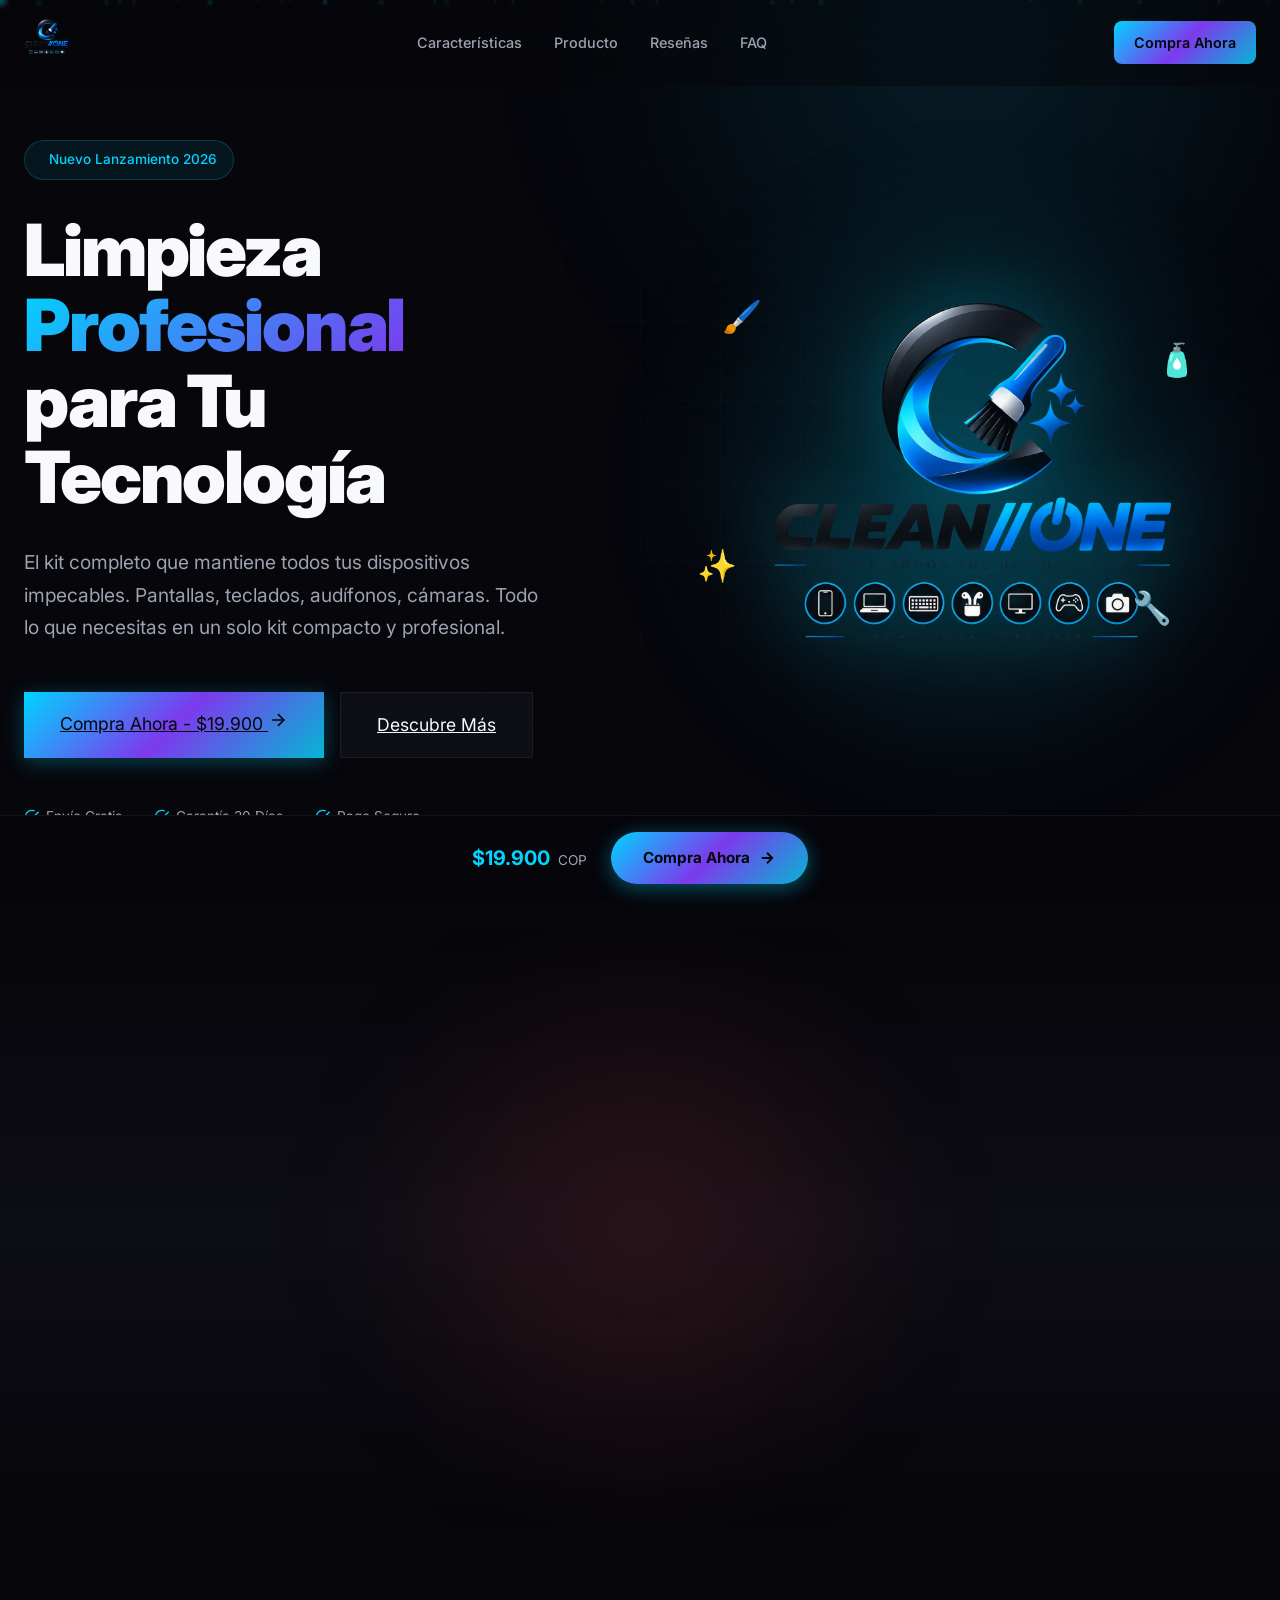
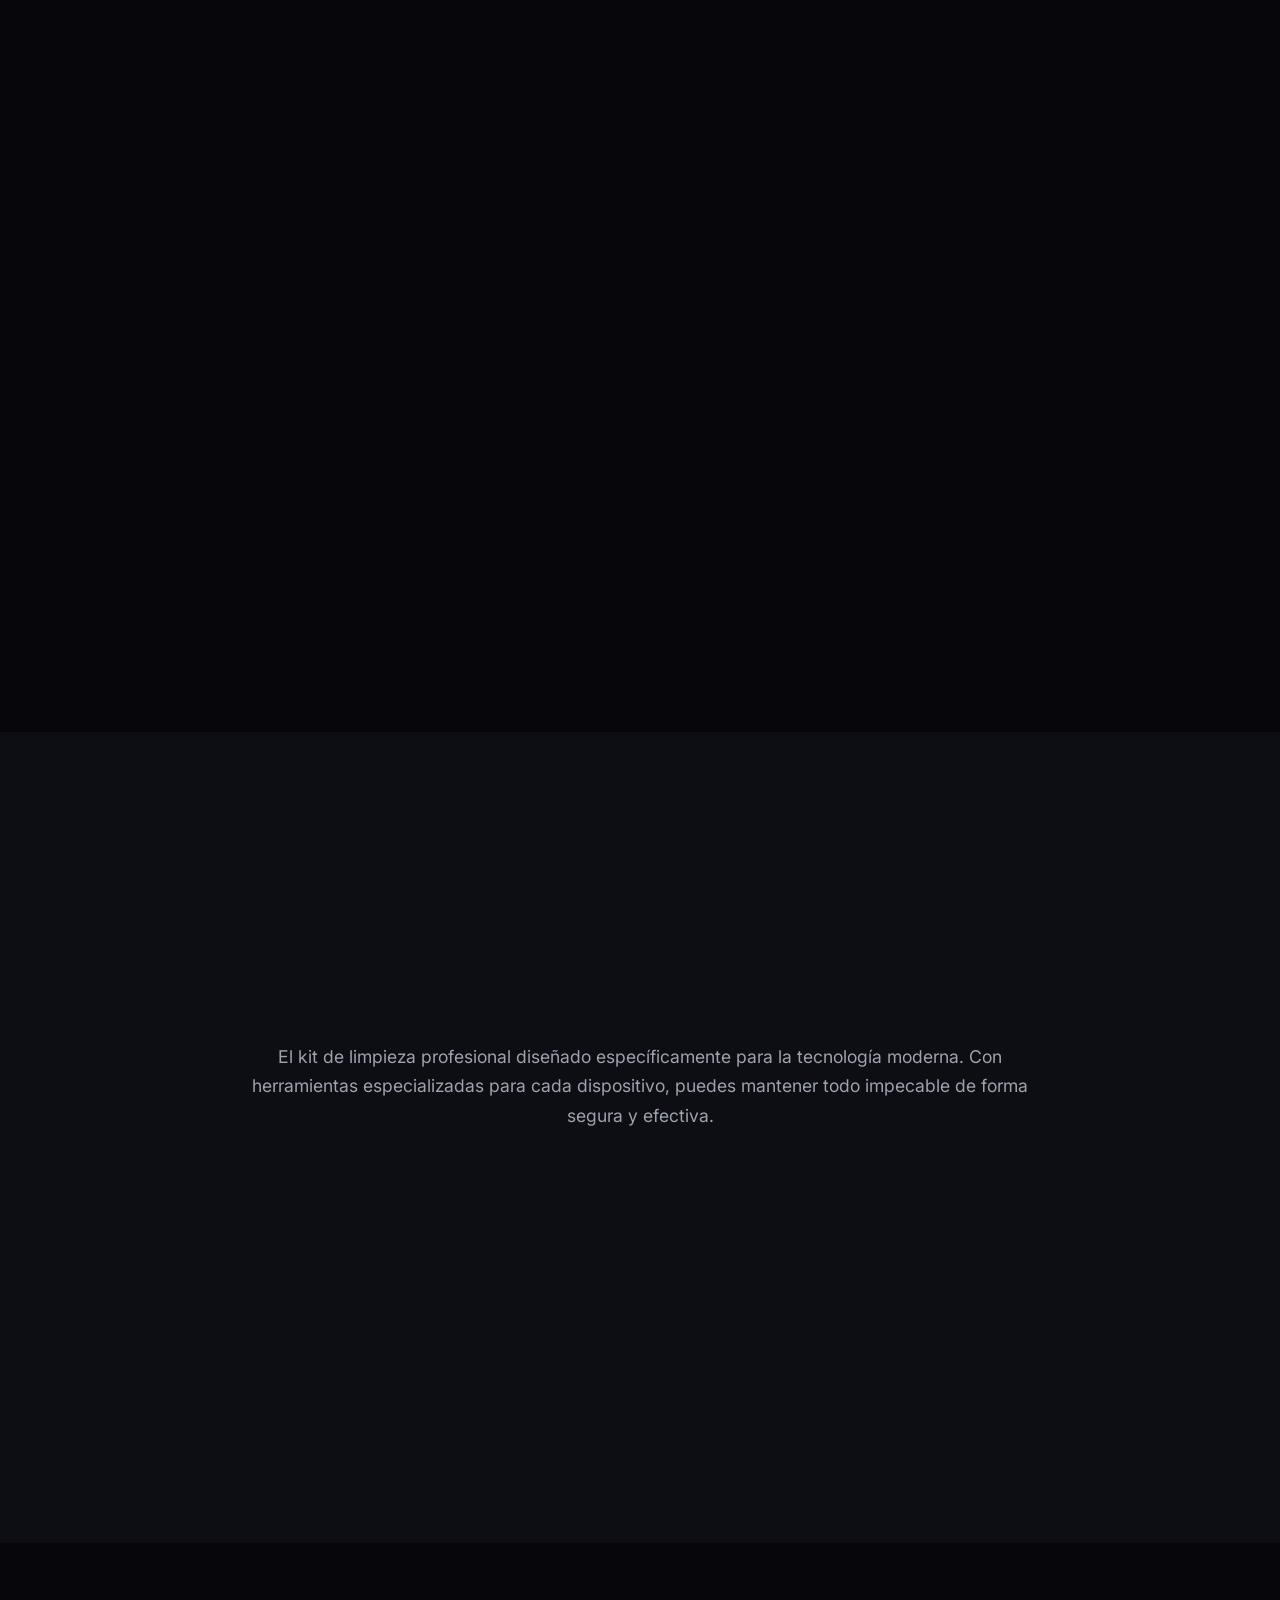
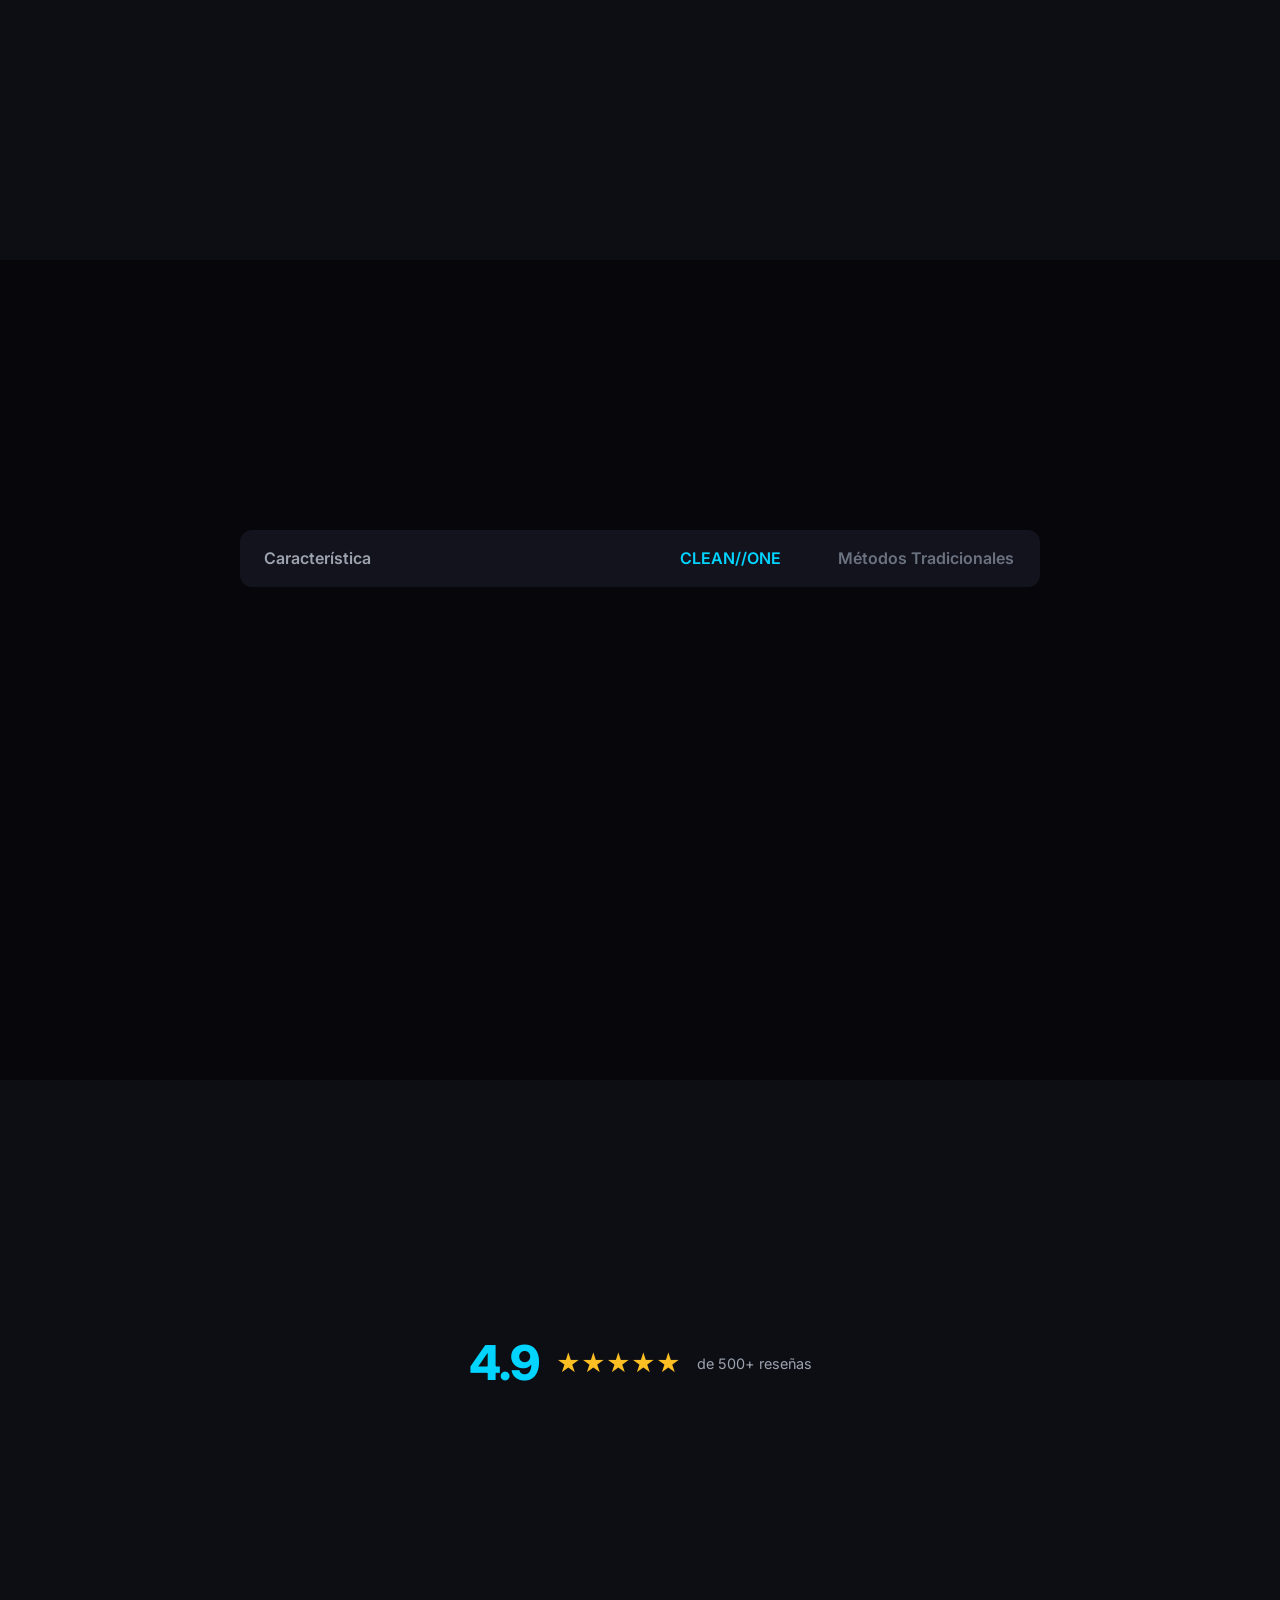
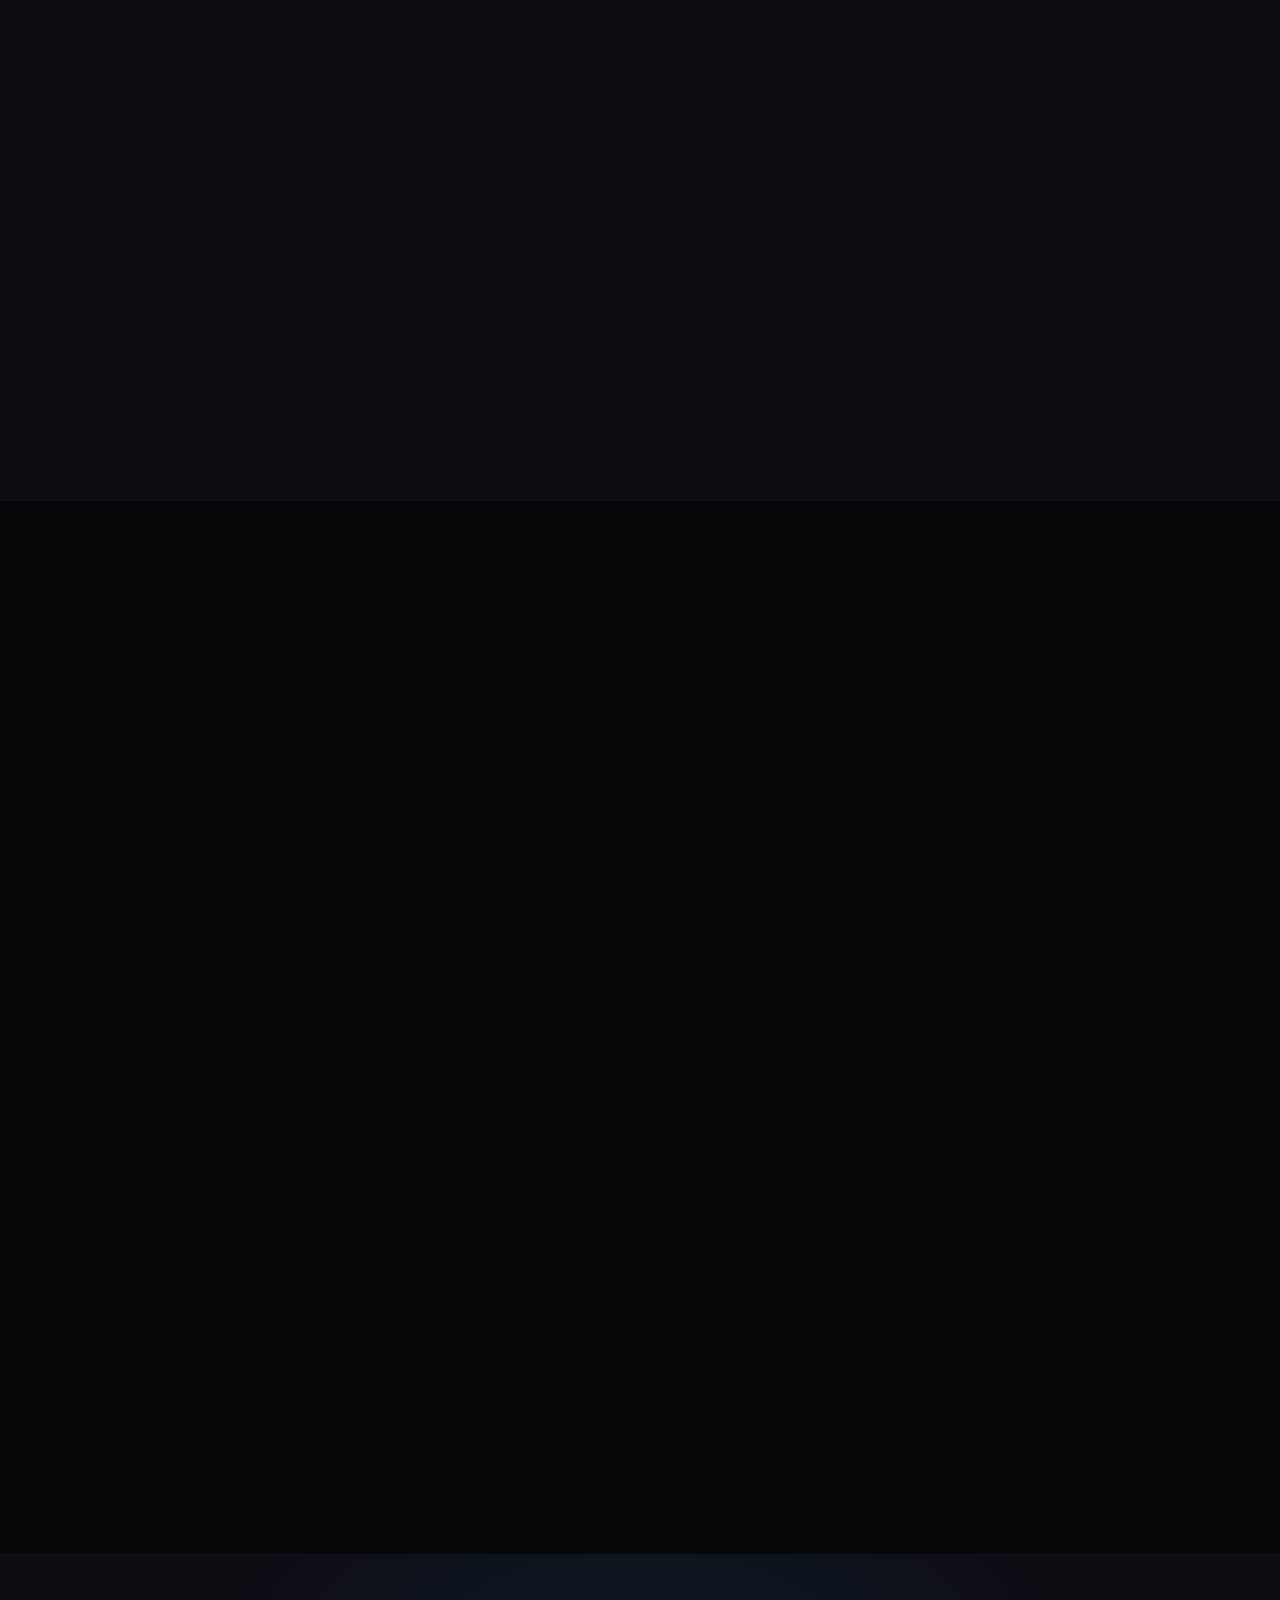
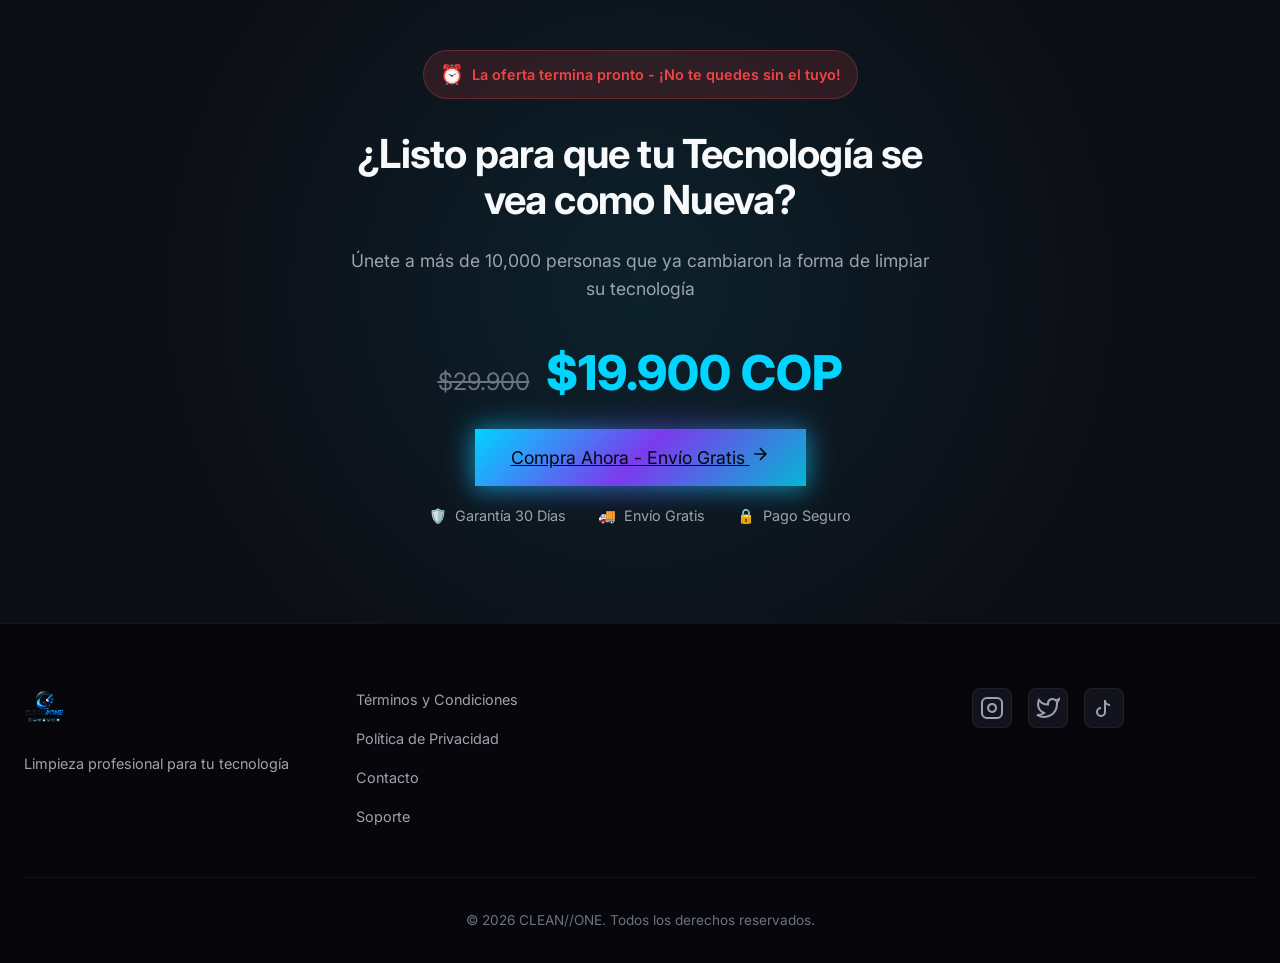
==== commit 538f7c83: "feat: add checkout payment page with card form, preview, and success modal" ====
--- a/index.html
+++ b/index.html
@@ -36,7 +36,7 @@
                 <a href="#reviews">Reseñas</a>
                 <a href="#faq">FAQ</a>
             </div>
-            <a href="#buy" class="nav-cta">Compra Ahora</a>
+            <a href="pages/pago.html" class="nav-cta">Compra Ahora</a>
         </div>
     </nav>
 
@@ -77,7 +77,7 @@
                     en un solo kit compacto y profesional.
                 </p>
                 <div class="hero-cta-group">
-                    <a href="#buy" class="btn-primary btn-large">
+                    <a href="pages/pago.html" class="btn-primary btn-large">
                         <span>Compra Ahora - $19.900</span>
                         <svg width="20" height="20" viewBox="0 0 24 24" fill="none" stroke="currentColor" stroke-width="2">
                             <path d="M5 12h14M12 5l7 7-7 7"/>
@@ -352,7 +352,7 @@
                             <span>Pago Seguro</span>
                         </div>
                     </div>
-                    <a href="#buy" class="btn-primary btn-large btn-full">
+                    <a href="pages/pago.html" class="btn-primary btn-large btn-full">
                         <span>Compra Ahora - $19.900</span>
                         <svg width="20" height="20" viewBox="0 0 24 24" fill="none" stroke="currentColor" stroke-width="2">
                             <path d="M5 12h14M12 5l7 7-7 7"/>
@@ -596,7 +596,7 @@
                     <span class="cta-price-current">$19.900 COP</span>
                 </div>
                 <div class="cta-buttons">
-                    <a href="#" class="btn-primary btn-large btn-glow">
+                    <a href="pages/pago.html" class="btn-primary btn-large btn-glow">
                         <span>Compra Ahora - Envío Gratis</span>
                         <svg width="20" height="20" viewBox="0 0 24 24" fill="none" stroke="currentColor" stroke-width="2">
                             <path d="M5 12h14M12 5l7 7-7 7"/>
@@ -673,7 +673,7 @@
                 <span class="sticky-price">$19.900</span>
                 <span class="sticky-currency">COP</span>
             </div>
-            <a href="#buy" class="btn-primary">
+            <a href="pages/pago.html" class="btn-primary">
                 <span>Compra Ahora</span>
                 <svg width="18" height="18" viewBox="0 0 24 24" fill="none" stroke="currentColor" stroke-width="2.5">
                     <path d="M5 12h14M12 5l7 7-7 7"/>
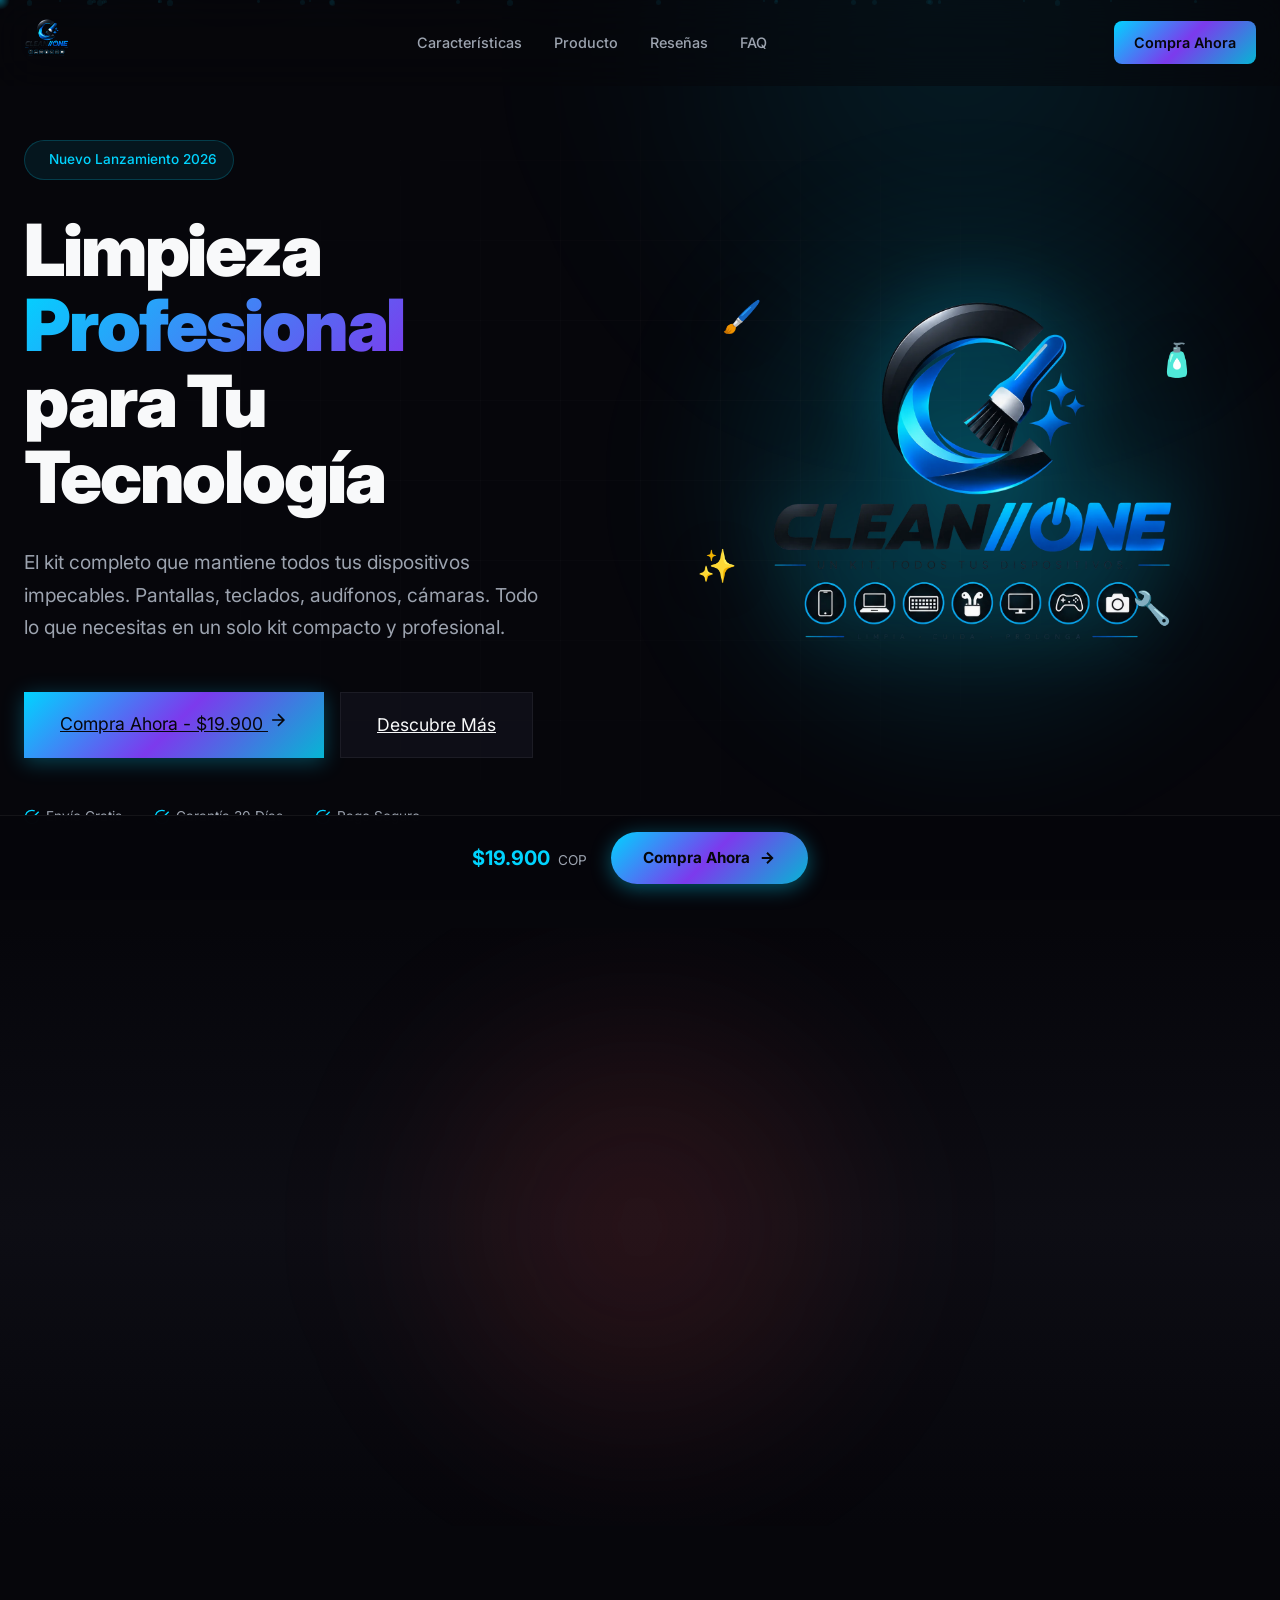
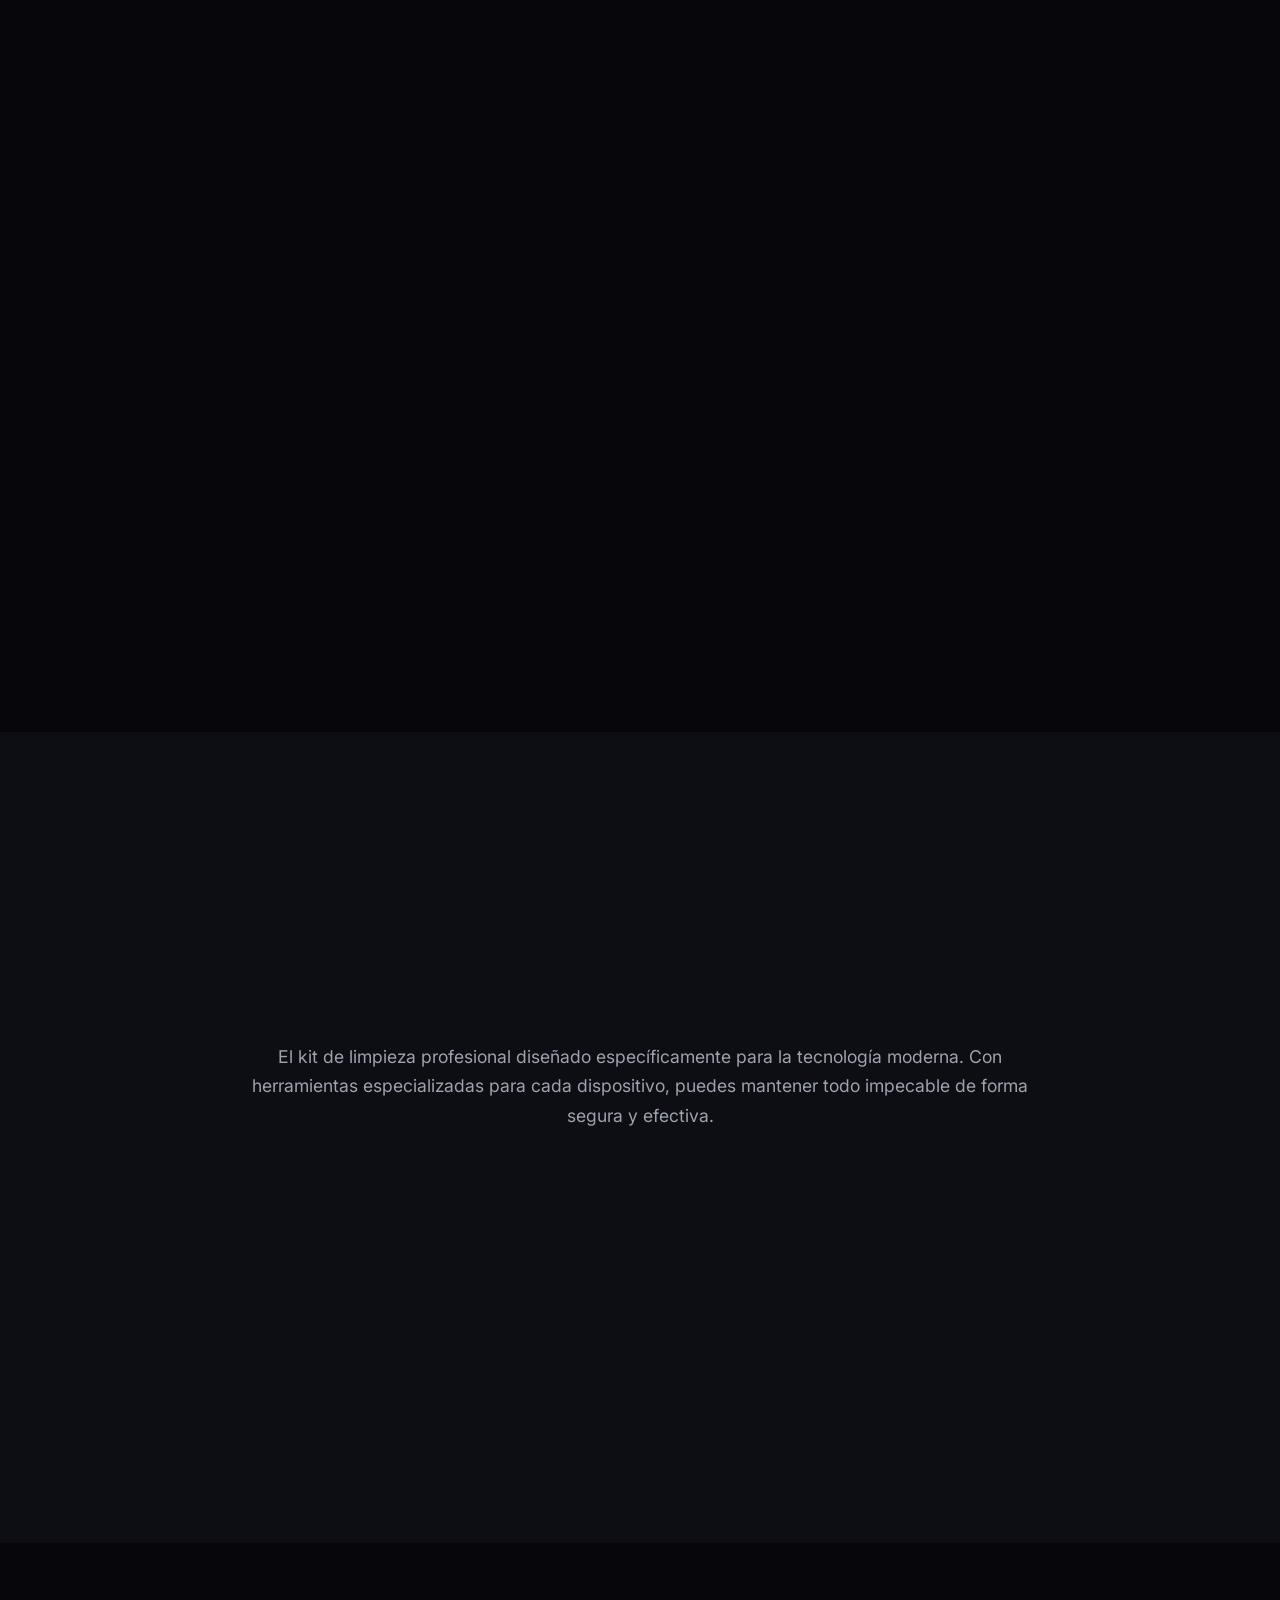
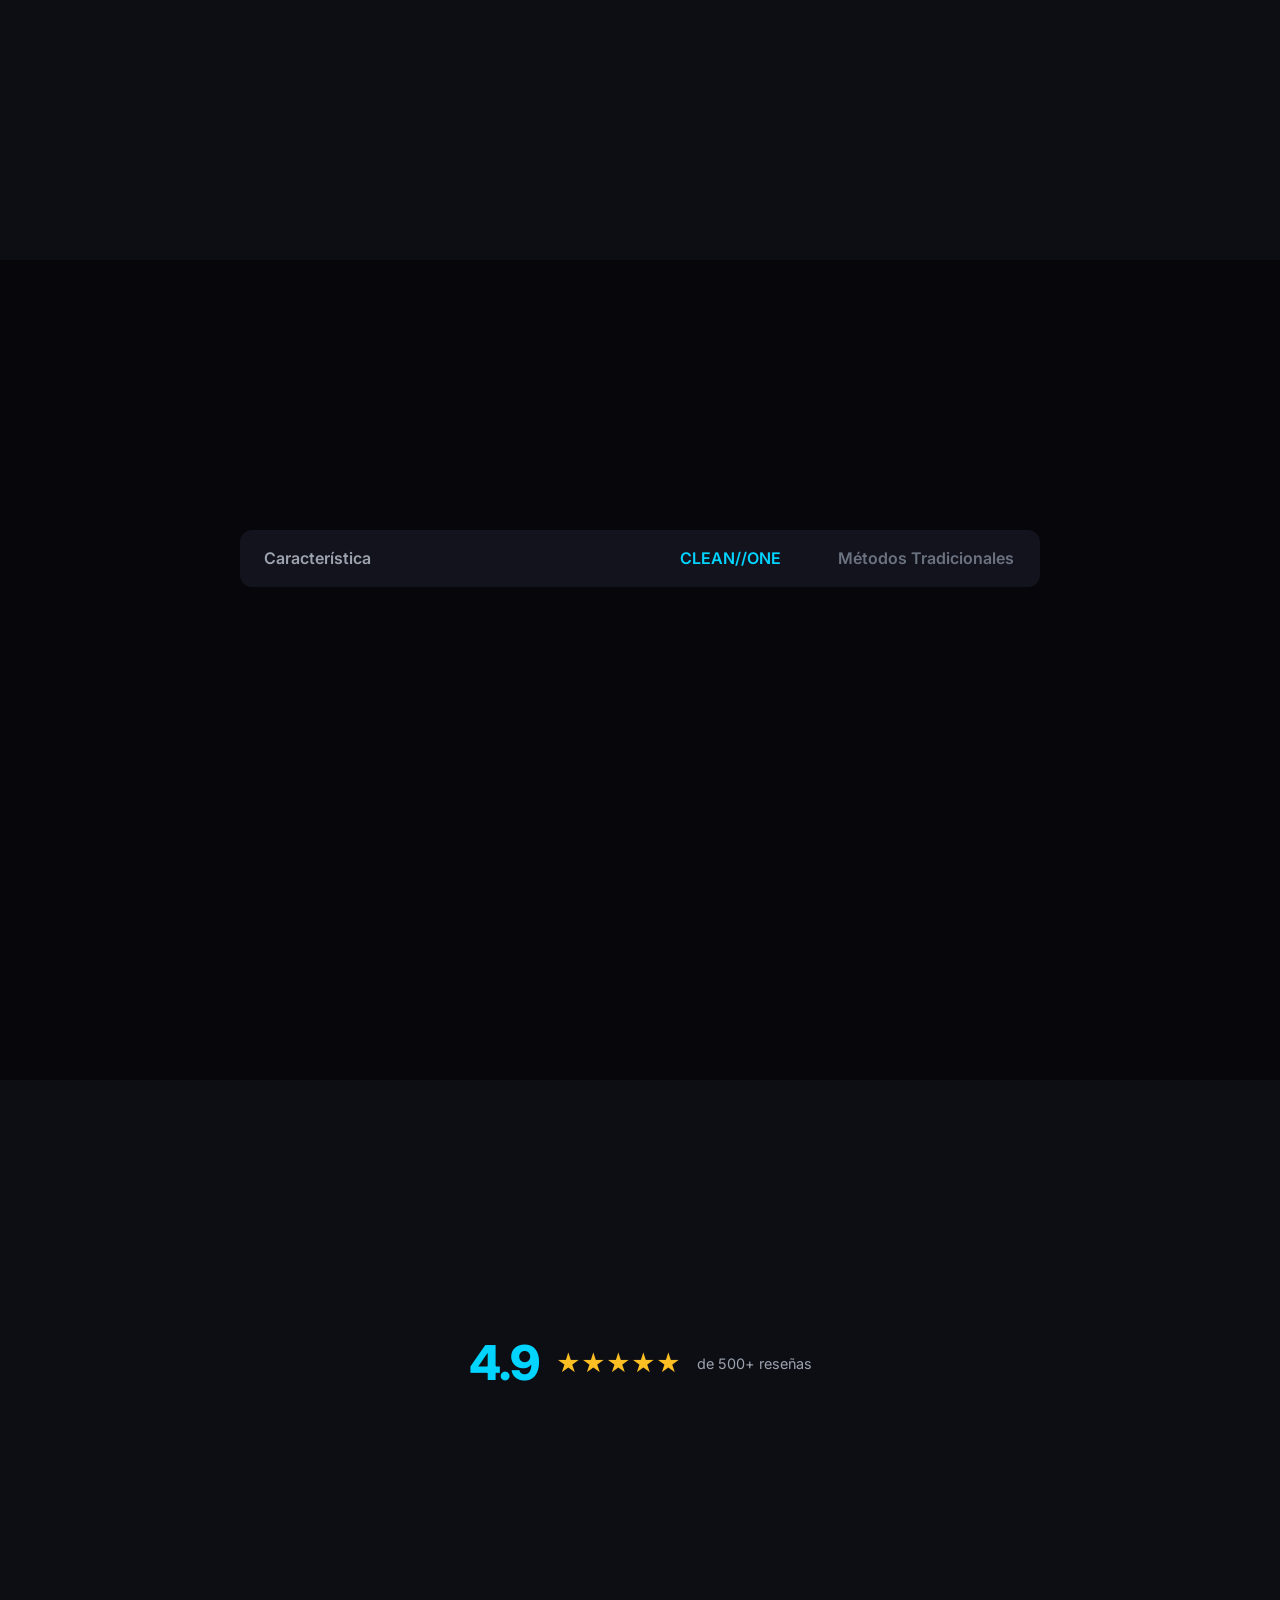
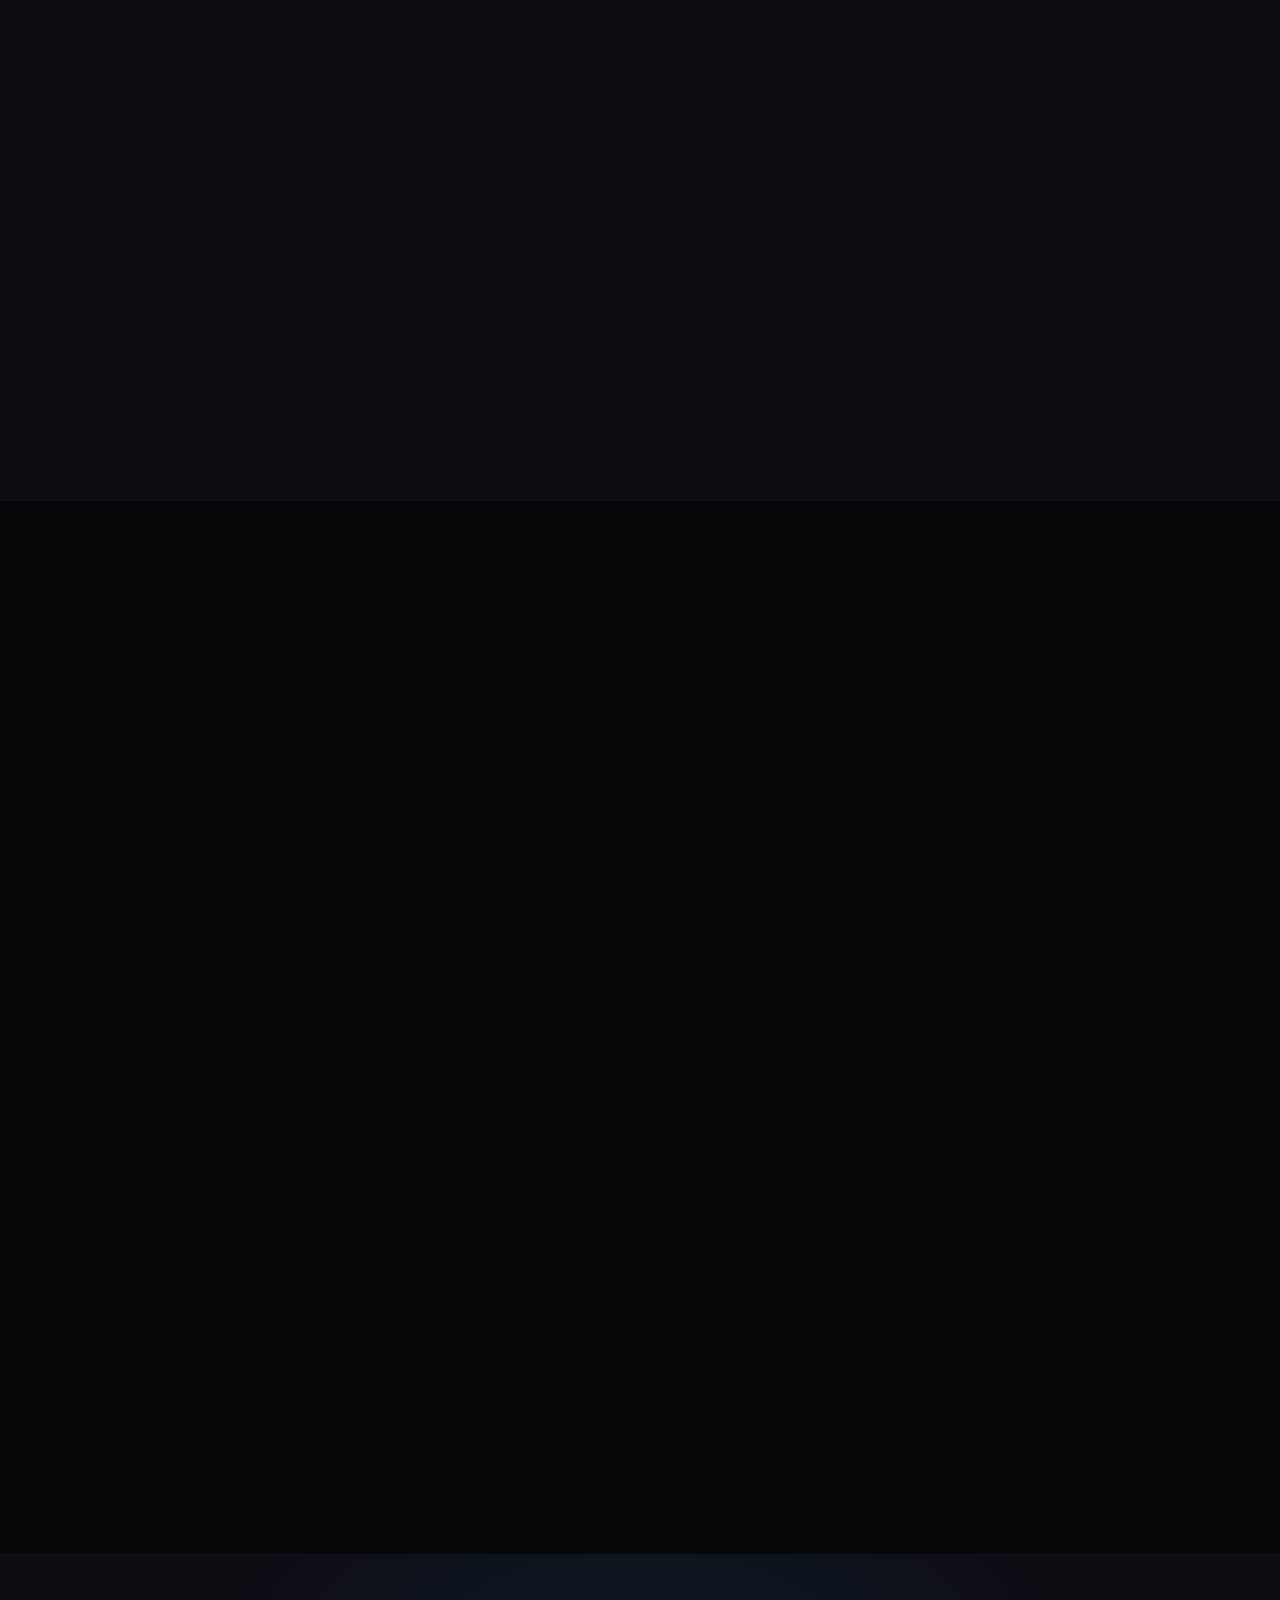
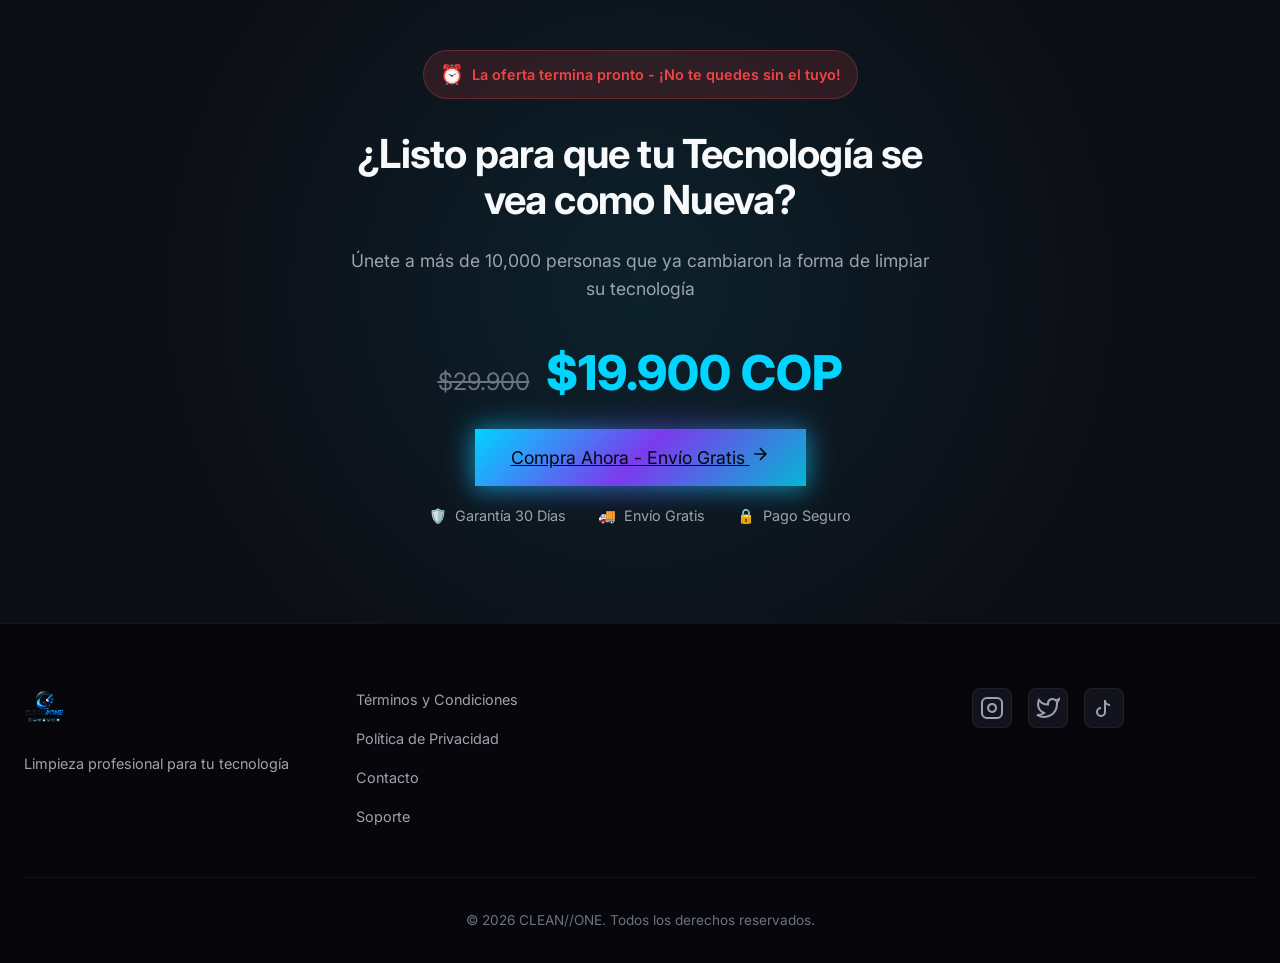
==== commit d19c6fa9: "feat: update product image to kit-clean.jpg" ====
--- a/index.html
+++ b/index.html
@@ -307,8 +307,8 @@
                     <div class="product-image-wrapper">
                         <div class="product-glow-large"></div>
                         <picture>
-                            <source srcset="images/kit-limpieza.webp" type="image/webp">
-                            <img src="images/kit-limpieza.jpg" alt="CLEAN//ONE - Kit de Limpieza 7-en-1" class="product-main-image">
+                            <source srcset="images/kit-clean.webp" type="image/webp">
+                            <img src="images/kit-clean.jpg" alt="CLEAN//ONE - Kit de Limpieza 7-en-1" class="product-main-image">
                         </picture>
                         <div class="floating-badge">7-en-1</div>
                     </div>
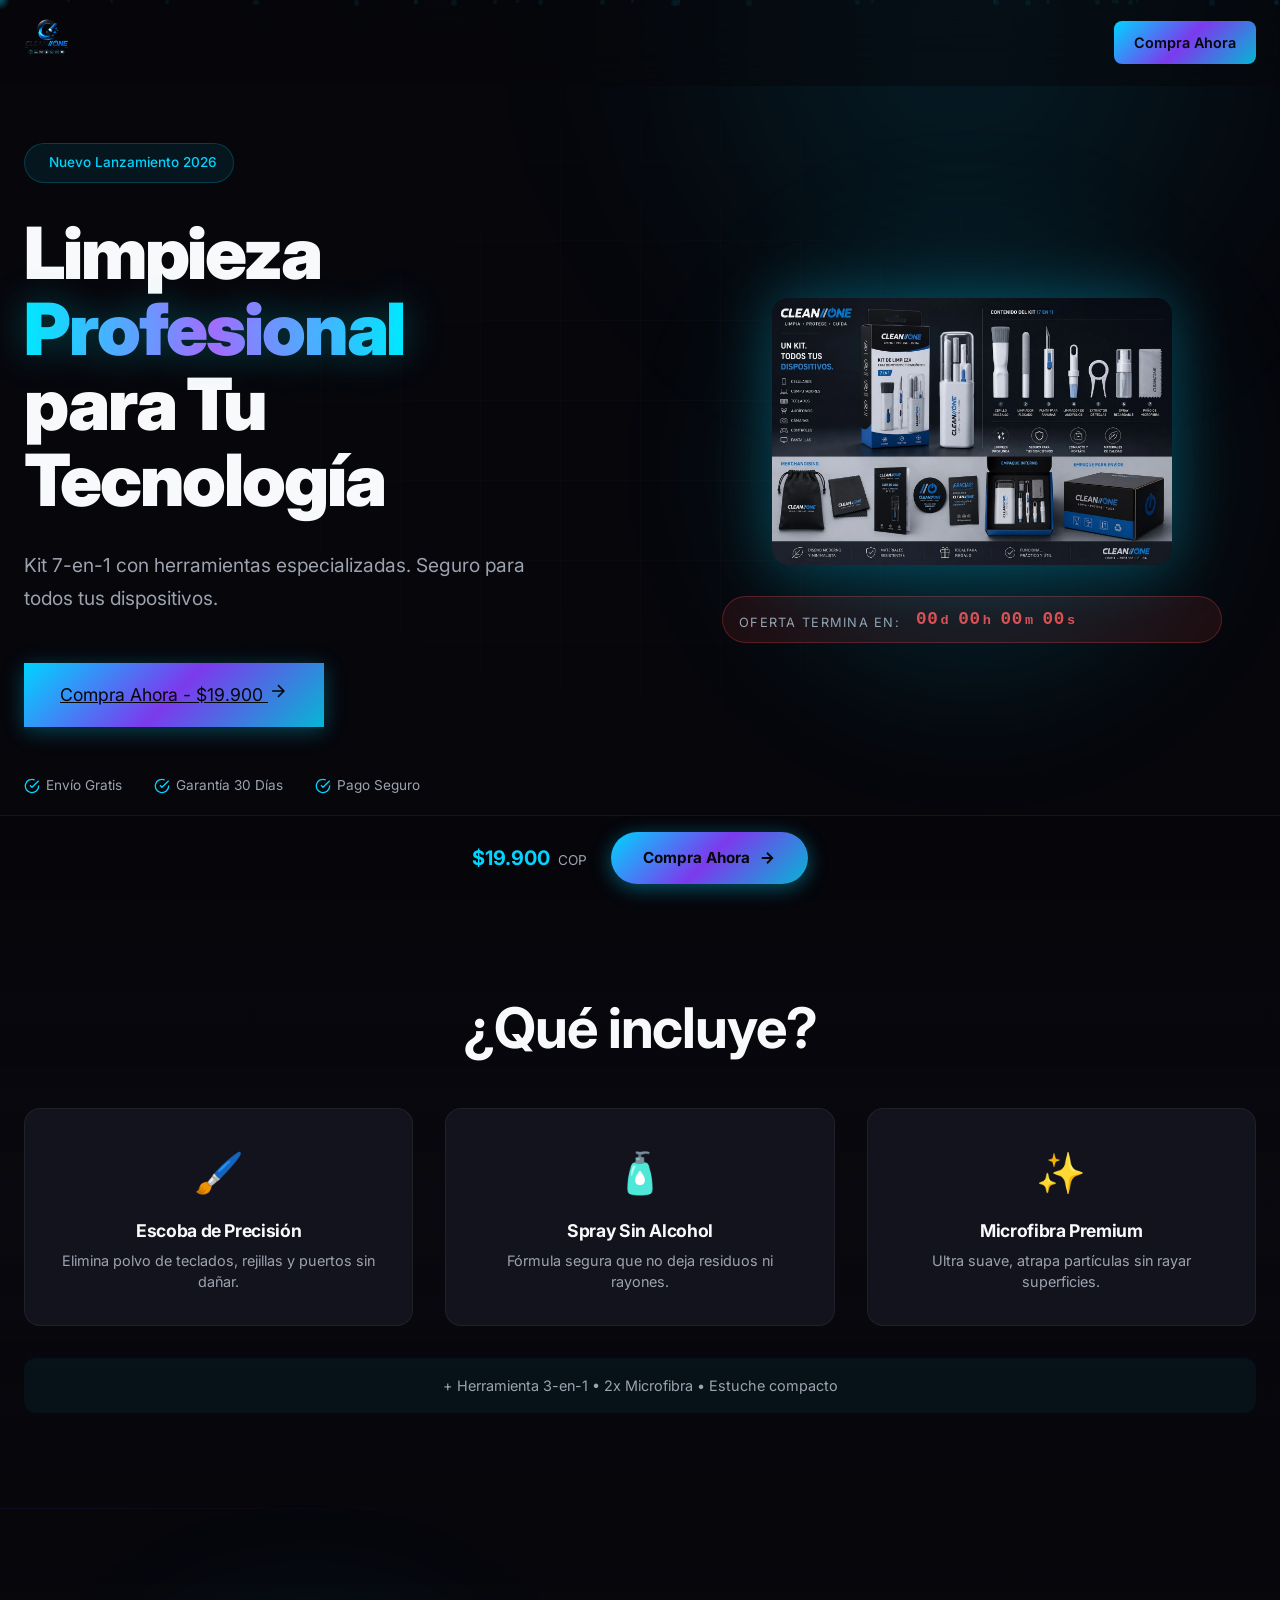
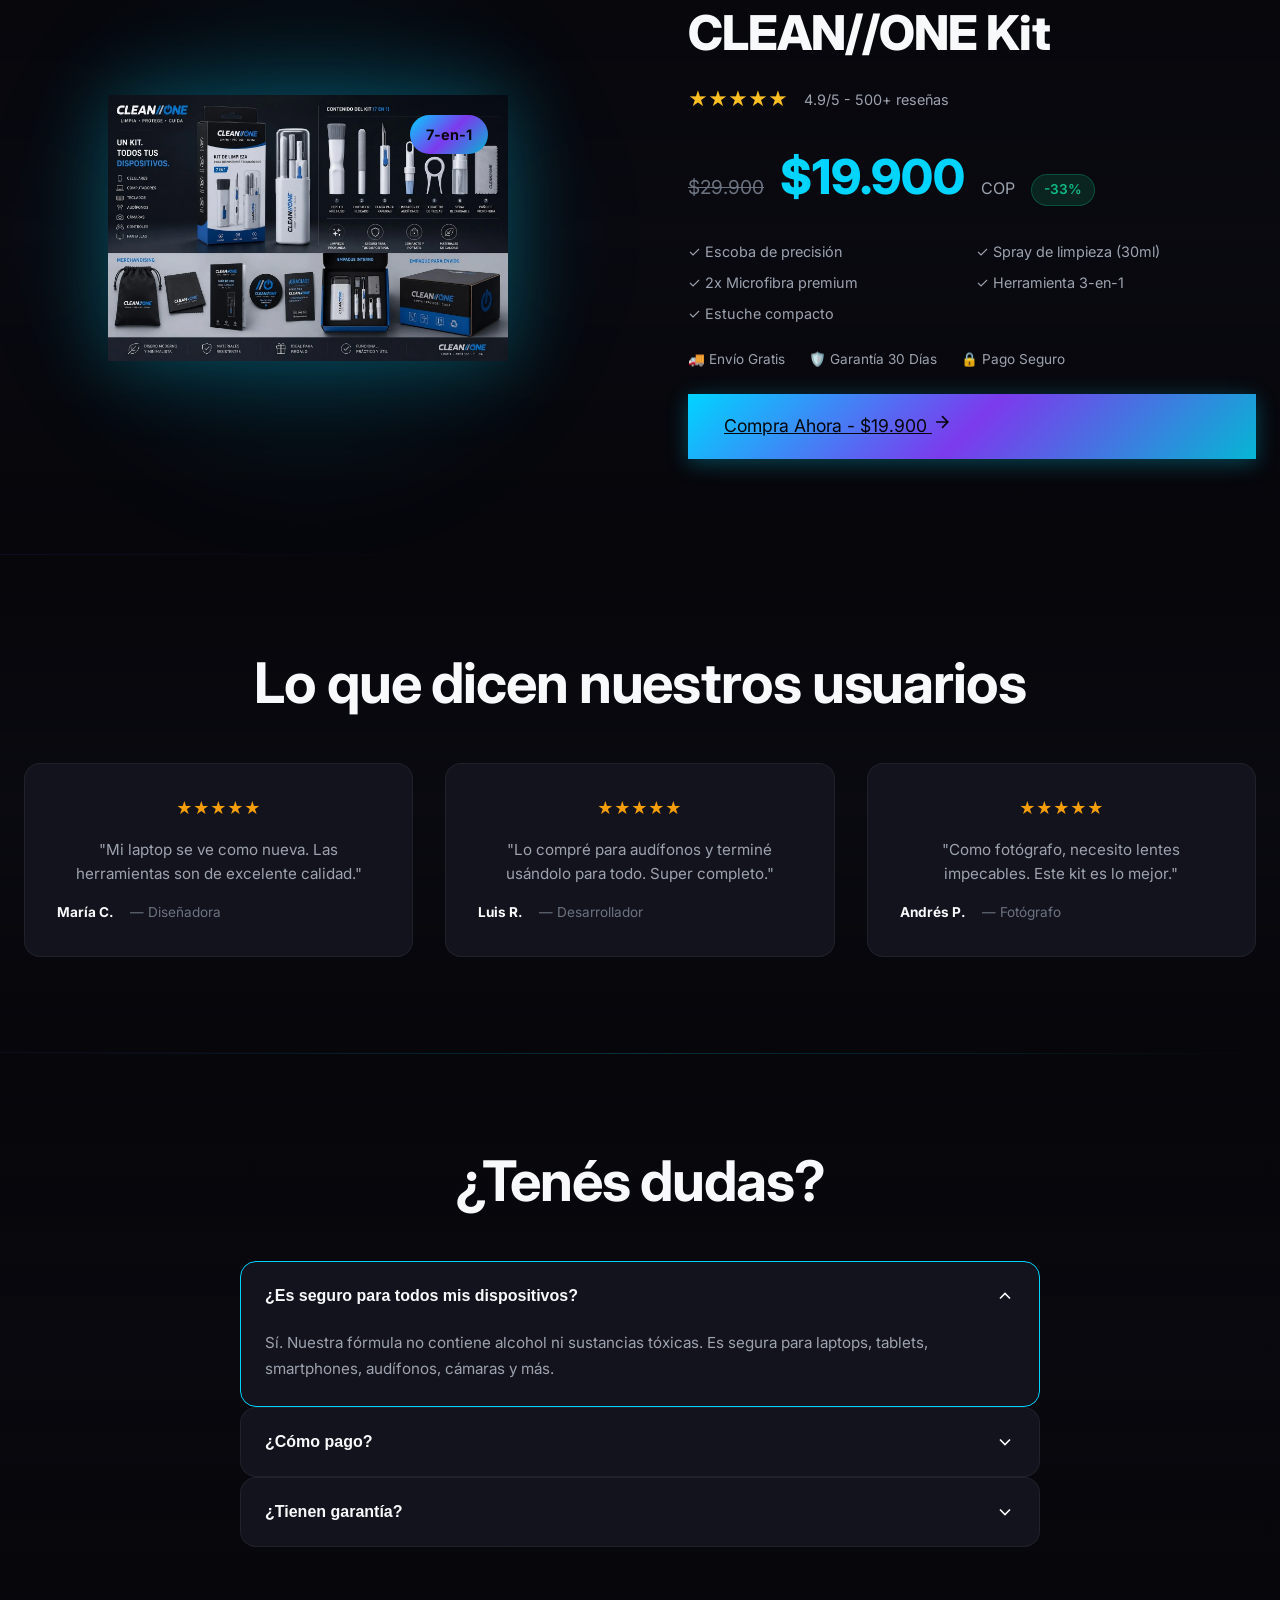
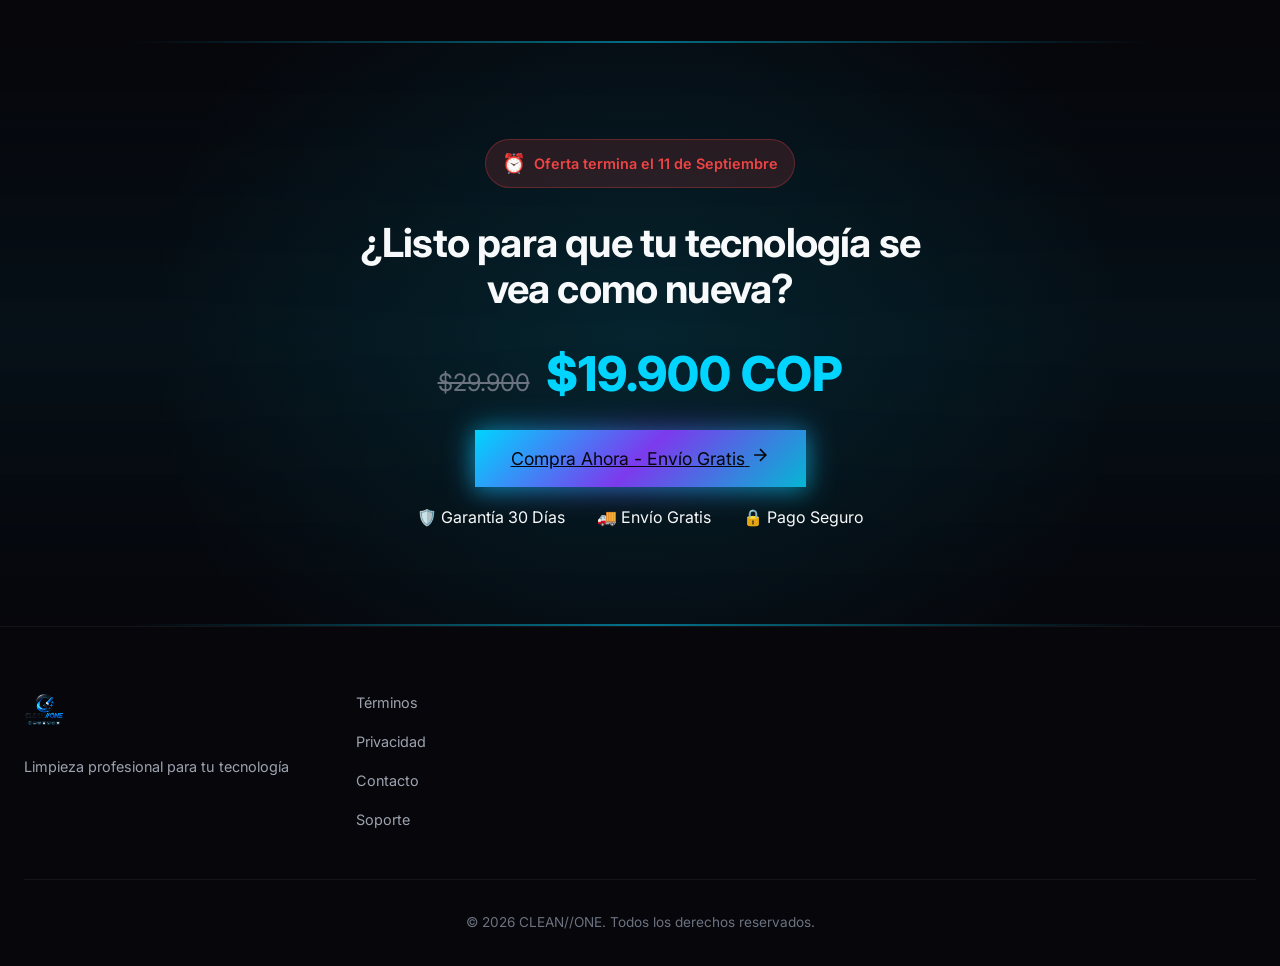
==== commit 6a8c2e7e: "Simplify landing page: remove Problem/Solution/Comparison sections, reduce to 5 core sections" ====
--- a/index.html
+++ b/index.html
@@ -3,11 +3,11 @@
 <head>
     <meta charset="UTF-8">
     <meta name="viewport" content="width=device-width, initial-scale=1.0">
-    <title>CLEAN//ONE - Limpieza Profesional para Tu Tecnología</title>
-    <meta name="description" content="El kit de limpieza profesional que mantiene todos tus dispositivos impecables. Pantallas, teclados, audífonos, cámaras. Todo en un solo kit.">
+    <title>CLEAN//ONE - Kit de Limpieza Profesional 7-en-1</title>
+    <meta name="description" content="Kit de limpieza profesional para tecnología. 7 herramientas especializadas. Envío gratis a todo Colombia. $19.900 COP.">
     <link rel="preconnect" href="https://fonts.googleapis.com">
     <link rel="preconnect" href="https://fonts.gstatic.com" crossorigin>
-    <link href="https://fonts.googleapis.com/css2?family=Inter:wght@300;400;500;600;700;800;900&family=JetBrains+Mono:wght@400;500&display=swap" rel="stylesheet">
+    <link href="https://fonts.googleapis.com/css2?family=Inter:wght@300;400;500;600;700;800;900&display=swap" rel="stylesheet">
     <link rel="stylesheet" href="styles.css">
     <link rel="icon" type="image/png" href="images/logo.png">
 </head>
@@ -30,12 +30,6 @@
                     <img src="images/logo.png" alt="CLEAN//ONE" class="nav-logo-img">
                 </picture>
             </a>
-            <div class="nav-links">
-                <a href="#features">Características</a>
-                <a href="#product">Producto</a>
-                <a href="#reviews">Reseñas</a>
-                <a href="#faq">FAQ</a>
-            </div>
             <a href="pages/pago.html" class="nav-cta">Compra Ahora</a>
         </div>
     </nav>
@@ -45,7 +39,7 @@
         <div class="social-proof-content">
             <div class="live-viewers" id="liveViewers">
                 <span class="pulse-dot"></span>
-                <span><strong id="viewerCount">47</strong> personas viendo esto ahora</span>
+                <span><strong id="viewerCount">47</strong> personas viendo esto</span>
             </div>
             <div class="social-proof-divider"></div>
             <div class="recent-purchase" id="recentPurchase">
@@ -72,9 +66,7 @@
                     para Tu Tecnología
                 </h1>
                 <p class="hero-subtitle">
-                    El kit completo que mantiene todos tus dispositivos impecables. 
-                    Pantallas, teclados, audífonos, cámaras. Todo lo que necesitas 
-                    en un solo kit compacto y profesional.
+                    Kit 7-en-1 con herramientas especializadas. Seguro para todos tus dispositivos.
                 </p>
                 <div class="hero-cta-group">
                     <a href="pages/pago.html" class="btn-primary btn-large">
@@ -83,9 +75,6 @@
                             <path d="M5 12h14M12 5l7 7-7 7"/>
                         </svg>
                     </a>
-                    <a href="#features" class="btn-secondary btn-large">
-                        Descubre Más
-                    </a>
                 </div>
                 <div class="hero-trust">
                     <div class="trust-item">
@@ -116,185 +105,47 @@
                     <div class="product-glow"></div>
                     <div class="product-image">
                         <picture>
-                            <source srcset="images/logo.webp" type="image/webp">
-                            <img src="images/logo.png" alt="CLEAN//ONE - Kit de Limpieza Profesional" class="hero-logo">
+                            <source srcset="images/kit-clean.webp" type="image/webp">
+                            <img src="images/kit-clean.jpg" alt="CLEAN//ONE - Kit de Limpieza 7-en-1" class="hero-product-img">
                         </picture>
                     </div>
-                    <div class="floating-tools">
-                        <div class="tool tool-1">🖌️</div>
-                        <div class="tool tool-2">🧴</div>
-                        <div class="tool tool-3">✨</div>
-                        <div class="tool tool-4">🔧</div>
-                    </div>
-                </div>
-            </div>
-        </div>
-        <div class="hero-scroll-indicator">
-            <span>Scroll para explorar</span>
-            <svg width="20" height="20" viewBox="0 0 24 24" fill="none" stroke="currentColor" stroke-width="2">
-                <path d="M12 5v14M19 12l-7 7-7-7"/>
-            </svg>
-        </div>
-    </section>
-
-    <!-- COUNTDOWN SECTION -->
-    <section class="countdown-section" id="countdown">
-        <div class="container">
-            <div class="countdown-content">
-                <div class="countdown-badge">
-                    <span class="countdown-badge-icon">🔥</span>
-                    <span>Oferta de Lanzamiento - 33% OFF</span>
-                </div>
-                <h2 class="countdown-title">La oferta termina en</h2>
-                <div class="countdown-timer" id="countdownTimer">
-                    <div class="countdown-item">
-                        <span class="countdown-value" id="countdownDays">00</span>
-                        <span class="countdown-label">Días</span>
-                    </div>
-                    <div class="countdown-separator">:</div>
-                    <div class="countdown-item">
-                        <span class="countdown-value" id="countdownHours">00</span>
-                        <span class="countdown-label">Horas</span>
-                    </div>
-                    <div class="countdown-separator">:</div>
-                    <div class="countdown-item">
-                        <span class="countdown-value" id="countdownMinutes">00</span>
-                        <span class="countdown-label">Min</span>
-                    </div>
-                    <div class="countdown-separator">:</div>
-                    <div class="countdown-item">
-                        <span class="countdown-value" id="countdownSeconds">00</span>
-                        <span class="countdown-label">Seg</span>
-                    </div>
-                </div>
-                <div class="stock-counter" id="stockCounter">
-                    <span class="stock-icon">📦</span>
-                    <span>Solo quedan <strong id="stockNumber">23</strong> unidades en stock</span>
-                    <div class="stock-bar">
-                        <div class="stock-bar-fill" id="stockBarFill"></div>
-                    </div>
-                </div>
-            </div>
-        </div>
-    </section>
-
-    <!-- PROBLEM SECTION -->
-    <section class="problem-section" id="problem">
-        <div class="container">
-            <div class="problem-content">
-                <span class="section-label">El Problema</span>
-                <h2 class="section-title">¿Cada vez que miras tus dispositivos, ves esto?</h2>
-                <div class="problem-grid">
-                    <div class="problem-card">
-                        <div class="problem-icon">📱</div>
-                        <h3>Pantallas Opacas</h3>
-                        <p>Marcas de dedos, grasa y mugre que no se van con cualquier trapo</p>
-                    </div>
-                    <div class="problem-card">
-                        <div class="problem-icon">⌨️</div>
-                        <h3>Teclados Sucios</h3>
-                        <p>Polvo, migajas y suciedad acumulada entre las teclas</p>
-                    </div>
-                    <div class="problem-card">
-                        <div class="problem-icon">🎧</div>
-                        <h3>Audífonos Descuidados</h3>
-                        <p>Cera, suciedad y bacterias en tus auriculares favoritos</p>
-                    </div>
-                    <div class="problem-card">
-                        <div class="problem-icon">📷</div>
-                        <h3>Cámaras con Polvo</h3>
-                        <p>Lentes manchados que arruinan tus mejores fotos</p>
-                    </div>
-                </div>
-                <div class="problem-stat">
-                    <div class="stat-number">87%</div>
-                    <div class="stat-text">de las personas no limpian sus dispositivos regularmente porque no tienen las herramientas correctas</div>
-                </div>
-            </div>
-        </div>
-    </section>
-
-    <!-- SOLUTION SECTION -->
-    <section class="solution-section" id="solution">
-        <div class="container">
-            <div class="solution-content">
-                <span class="section-label">La Solución</span>
-                <h2 class="section-title">CLEAN//ONE: Todo lo que Necesitas</h2>
-                <p class="solution-description">
-                    El kit de limpieza profesional diseñado específicamente para la tecnología moderna. 
-                    Con herramientas especializadas para cada dispositivo, puedes mantener todo impecable 
-                    de forma segura y efectiva.
-                </p>
-                <div class="solution-features">
-                    <div class="feature-item">
-                        <div class="feature-icon">✓</div>
-                        <div class="feature-text">
-                            <strong>7 Herramientas Especializadas</strong>
-                            <span>Cada herramienta tiene un propósito específico</span>
+                    <div class="countdown-inline" id="countdownInline">
+                        <span class="countdown-label">Oferta termina en:</span>
+                        <div class="countdown-mini">
+                            <span id="cdDays">00</span>d
+                            <span id="cdHours">00</span>h
+                            <span id="cdMinutes">00</span>m
+                            <span id="cdSeconds">00</span>s
                         </div>
                     </div>
-                    <div class="feature-item">
-                        <div class="feature-icon">✓</div>
-                        <div class="feature-text">
-                            <strong>Fórmula Segura</strong>
-                            <span>No tóxica, sin alcohol, segura para todos los dispositivos</span>
-                        </div>
-                    </div>
-                    <div class="feature-item">
-                        <div class="feature-icon">✓</div>
-                        <div class="feature-text">
-                            <strong>Diseño Compacto</strong>
-                            <span>Llévalo a cualquier parte sin ocupar espacio</span>
-                        </div>
-                    </div>
-                    <div class="feature-item">
-                        <div class="feature-icon">✓</div>
-                        <div class="feature-text">
-                            <strong>Multi-Dispositivo</strong>
-                            <span>Funciona con laptops, tablets, phones, audífonos, cámaras</span>
-                        </div>
-                    </div>
-                </div>
-            </div>
-        </div>
-    </section>
-
-    <!-- FEATURES SECTION -->
+                </div>
+            </div>
+        </div>
+    </section>
+
+    <!-- FEATURES SECTION (Simplified - 3 items) -->
     <section class="features-section" id="features">
         <div class="container">
-            <span class="section-label">Características</span>
-            <h2 class="section-title">Herramientas que Marcan la Diferencia</h2>
-            <div class="features-grid">
-                <div class="feature-card feature-card-large">
-                    <div class="feature-card-icon">🖌️</div>
+            <h2 class="section-title">¿Qué incluye?</h2>
+            <div class="features-grid-simplified">
+                <div class="feature-item-simplified">
+                    <div class="feature-icon-simplified">🖌️</div>
                     <h3>Escoba de Precisión</h3>
-                    <p>Cerdas ultra suaves que eliminan polvo y suciedad de las áreas más difíciles. Perfecta para teclados, rejillas de audífonos y puertos.</p>
-                </div>
-                <div class="feature-card">
-                    <div class="feature-card-icon">🧴</div>
-                    <h3>Spray de Limpieza</h3>
-                    <p>Fórmula profesional sin alcohol que elimina manchas y grasa sin dejar residuos.</p>
-                </div>
-                <div class="feature-card">
-                    <div class="feature-card-icon">✨</div>
+                    <p>Elimina polvo de teclados, rejillas y puertos sin dañar.</p>
+                </div>
+                <div class="feature-item-simplified">
+                    <div class="feature-icon-simplified">🧴</div>
+                    <h3>Spray Sin Alcohol</h3>
+                    <p>Fórmula segura que no deja residuos ni rayones.</p>
+                </div>
+                <div class="feature-item-simplified">
+                    <div class="feature-icon-simplified">✨</div>
                     <h3>Microfibra Premium</h3>
-                    <p>Tejido de ultrafibra que atrapa las partículas más pequeñas sin rayar las superficies.</p>
-                </div>
-                <div class="feature-card">
-                    <div class="feature-card-icon">🔧</div>
-                    <h3>Herramienta 3-en-1</h3>
-                    <p>Punta de fieltro, cepillo retráctil y herramienta de limpieza para audífonos.</p>
-                </div>
-                <div class="feature-card">
-                    <div class="feature-card-icon">📷</div>
-                    <h3>Cepillo para Lentes</h3>
-                    <p>Cerdas naturales que eliminan polvo de cámaras y lentes sin dañar los tratamientos ópticos.</p>
-                </div>
-                <div class="feature-card">
-                    <div class="feature-card-icon">📦</div>
-                    <h3>Estuche Compacto</h3>
-                    <p>Diseño organizado que mantiene todas las herramientas en un solo lugar, listo para viajar.</p>
-                </div>
+                    <p>Ultra suave, atrapa partículas sin rayar superficies.</p>
+                </div>
+            </div>
+            <div class="features-more">
+                <p>+ Herramienta 3-en-1 • 2x Microfibra • Estuche compacto</p>
             </div>
         </div>
     </section>
@@ -314,7 +165,6 @@
                     </div>
                 </div>
                 <div class="product-details">
-                    <span class="section-label">Kit de Limpieza</span>
                     <h2 class="product-title">CLEAN//ONE Kit</h2>
                     <div class="product-rating">
                         <span class="stars">★★★★★</span>
@@ -326,31 +176,17 @@
                         <span class="price-currency">COP</span>
                         <span class="price-discount">-33%</span>
                     </div>
-                    <p class="product-description">
-                        El kit completo de limpieza profesional para todos tus dispositivos tecnológicos.
-                        Incluye 7 herramientas especializadas en un estuche compacto y organizado.
-                    </p>
                     <ul class="product-includes">
                         <li>✓ Escoba de precisión</li>
                         <li>✓ Spray de limpieza (30ml)</li>
                         <li>✓ 2x Microfibra premium</li>
                         <li>✓ Herramienta 3-en-1</li>
                         <li>✓ Estuche compacto</li>
-                        <li>✓ Guía de inicio rápido</li>
                     </ul>
                     <div class="product-badges">
-                        <div class="badge-item">
-                            <span class="badge-icon">🚚</span>
-                            <span>Envío Gratis</span>
-                        </div>
-                        <div class="badge-item">
-                            <span class="badge-icon">🛡️</span>
-                            <span>Garantía 30 Días</span>
-                        </div>
-                        <div class="badge-item">
-                            <span class="badge-icon">🔒</span>
-                            <span>Pago Seguro</span>
-                        </div>
+                        <div class="badge-item">🚚 Envío Gratis</div>
+                        <div class="badge-item">🛡️ Garantía 30 Días</div>
+                        <div class="badge-item">🔒 Pago Seguro</div>
                     </div>
                     <a href="pages/pago.html" class="btn-primary btn-large btn-full">
                         <span>Compra Ahora - $19.900</span>
@@ -363,140 +199,41 @@
         </div>
     </section>
 
-    <!-- COMPARISON SECTION -->
-    <section class="comparison-section" id="comparison">
-        <div class="container">
-            <span class="section-label">Comparación</span>
-            <h2 class="section-title">¿Por qué CLEAN//ONE?</h2>
-            <div class="comparison-table">
-                <div class="comparison-header">
-                    <div class="comparison-feature">Característica</div>
-                    <div class="comparison-us">CLEAN//ONE</div>
-                    <div class="comparison-them">Métodos Tradicionales</div>
-                </div>
-                <div class="comparison-row">
-                    <div class="comparison-feature">Herramientas especializadas</div>
-                    <div class="comparison-us"><span class="check">✓</span></div>
-                    <div class="comparison-them"><span class="cross">✗</span></div>
-                </div>
-                <div class="comparison-row">
-                    <div class="comparison-feature">Fórmula segura para electrónicos</div>
-                    <div class="comparison-us"><span class="check">✓</span></div>
-                    <div class="comparison-them"><span class="cross">✗</span></div>
-                </div>
-                <div class="comparison-row">
-                    <div class="comparison-feature">Todo en un kit compacto</div>
-                    <div class="comparison-us"><span class="check">✓</span></div>
-                    <div class="comparison-them"><span class="cross">✗</span></div>
-                </div>
-                <div class="comparison-row">
-                    <div class="comparison-feature">Diseñado específicamente para tecnología</div>
-                    <div class="comparison-us"><span class="check">✓</span></div>
-                    <div class="comparison-them"><span class="cross">✗</span></div>
-                </div>
-                <div class="comparison-row">
-                    <div class="comparison-feature">No deja residuos ni rayones</div>
-                    <div class="comparison-us"><span class="check">✓</span></div>
-                    <div class="comparison-them"><span class="cross">✗</span></div>
-                </div>
-                <div class="comparison-row">
-                    <div class="comparison-feature">Portátil y organizado</div>
-                    <div class="comparison-us"><span class="check">✓</span></div>
-                    <div class="comparison-them"><span class="cross">✗</span></div>
-                </div>
-            </div>
-        </div>
-    </section>
-
-    <!-- REVIEWS SECTION -->
+    <!-- REVIEWS SECTION (Simplified - 3 reviews) -->
     <section class="reviews-section" id="reviews">
         <div class="container">
-            <span class="section-label">Reseñas</span>
-            <h2 class="section-title">Lo que Dicen Nuestros Usuarios</h2>
-            <div class="reviews-stats">
-                <div class="reviews-rating">
-                    <span class="rating-number">4.9</span>
-                    <span class="rating-stars">★★★★★</span>
-                    <span class="rating-count">de 500+ reseñas</span>
-                </div>
-            </div>
-            <div class="reviews-grid">
-                <div class="review-card">
+            <h2 class="section-title">Lo que dicen nuestros usuarios</h2>
+            <div class="reviews-grid-simplified">
+                <div class="review-card-simplified">
                     <div class="review-stars">★★★★★</div>
-                    <p class="review-text">"Increíble. Mi laptop se ve como nueva después de meses de uso. Las herramientas son de excelente calidad y el spray no deja marcas."</p>
+                    <p>"Mi laptop se ve como nueva. Las herramientas son de excelente calidad."</p>
                     <div class="review-author">
-                        <div class="author-avatar">MC</div>
-                        <div class="author-info">
-                            <strong>María C.</strong>
-                            <span>Diseñadora Gráfica</span>
-                        </div>
-                    </div>
-                </div>
-                <div class="review-card">
+                        <strong>María C.</strong> — Diseñadora
+                    </div>
+                </div>
+                <div class="review-card-simplified">
                     <div class="review-stars">★★★★★</div>
-                    <p class="review-text">"Lo compré para limpiar mis audífonos y terminé usándolo para todo. El kit es super completo y el estuche queda perfecto para viajar."</p>
+                    <p>"Lo compré para audífonos y terminé usándolo para todo. Super completo."</p>
                     <div class="review-author">
-                        <div class="author-avatar">LR</div>
-                        <div class="author-info">
-                            <strong>Luis R.</strong>
-                            <span>Desarrollador</span>
-                        </div>
-                    </div>
-                </div>
-                <div class="review-card">
+                        <strong>Luis R.</strong> — Desarrollador
+                    </div>
+                </div>
+                <div class="review-card-simplified">
                     <div class="review-stars">★★★★★</div>
-                    <p class="review-text">"Como fotógrafo, necesito mis lentes impecables. Este kit es lo mejor que me ha pasado. La calidad es insuperable."</p>
+                    <p>"Como fotógrafo, necesito lentes impecables. Este kit es lo mejor."</p>
                     <div class="review-author">
-                        <div class="author-avatar">AP</div>
-                        <div class="author-info">
-                            <strong>Andrés P.</strong>
-                            <span>Fotógrafo Profesional</span>
-                        </div>
-                    </div>
-                </div>
-                <div class="review-card">
-                    <div class="review-stars">★★★★★</div>
-                    <p class="review-text">"Mi teclado de gaming estaba horrible. Con este kit quedó como recién comprado. 100% recomendado para gamers."</p>
-                    <div class="review-author">
-                        <div class="author-avatar">DG</div>
-                        <div class="author-info">
-                            <strong>Diana G.</strong>
-                            <span>Gamer Profesional</span>
-                        </div>
-                    </div>
-                </div>
-                <div class="review-card">
-                    <div class="review-stars">★★★★★</div>
-                    <p class="review-text">"Lo uso en mi oficina y todos preguntan qué es. Vale cada centavo. Calidad profesional de verdad."</p>
-                    <div class="review-author">
-                        <div class="author-avatar">CM</div>
-                        <div class="author-info">
-                            <strong>Carlos M.</strong>
-                            <span>Gerente de TI</span>
-                        </div>
-                    </div>
-                </div>
-                <div class="review-card">
-                    <div class="review-stars">★★★★★</div>
-                    <p class="review-text">"Perfecto para mantener mis dispositivos de trabajo limpios. El spray no huele fuerte y las microfibras son súper suaves."</p>
-                    <div class="review-author">
-                        <div class="author-avatar">VS</div>
-                        <div class="author-info">
-                            <strong>Valentina S.</strong>
-                            <span>Abogada</span>
-                        </div>
-                    </div>
-                </div>
-            </div>
-        </div>
-    </section>
-
-    <!-- FAQ SECTION -->
+                        <strong>Andrés P.</strong> — Fotógrafo
+                    </div>
+                </div>
+            </div>
+        </div>
+    </section>
+
+    <!-- FAQ SECTION (Simplified - 3 questions) -->
     <section class="faq-section" id="faq">
         <div class="container">
-            <span class="section-label">Preguntas Frecuentes</span>
-            <h2 class="section-title">¿Tenés Dudas?</h2>
-            <div class="faq-grid">
+            <h2 class="section-title">¿Tenés dudas?</h2>
+            <div class="faq-grid-simplified">
                 <div class="faq-item">
                     <button class="faq-question" onclick="toggleFaq(this)">
                         <span>¿Es seguro para todos mis dispositivos?</span>
@@ -505,40 +242,18 @@
                         </svg>
                     </button>
                     <div class="faq-answer">
-                        <p>Sí, absolutamente. Todas nuestras herramientas y fórmulas están diseñadas específicamente para ser seguras en todo tipo de dispositivos electrónicos: laptops, tablets, smartphones, audífonos, cámaras, consolas de videojuegos, y más. Nuestra fórmula no contiene alcohol, amoníaco ni peróxido.</p>
+                        <p>Sí. Nuestra fórmula no contiene alcohol ni sustancias tóxicas. Es segura para laptops, tablets, smartphones, audífonos, cámaras y más.</p>
                     </div>
                 </div>
                 <div class="faq-item">
                     <button class="faq-question" onclick="toggleFaq(this)">
-                        <span>¿Cuánto dura el kit?</span>
+                        <span>¿Cómo pago?</span>
                         <svg class="faq-icon" width="20" height="20" viewBox="0 0 24 24" fill="none" stroke="currentColor" stroke-width="2">
                             <path d="M6 9l6 6 6-6"/>
                         </svg>
                     </button>
                     <div class="faq-answer">
-                        <p>El spray de limpieza de 30ml dura aproximadamente 3 meses de uso regular. Las herramientas (cepillos, microfibras, etc.) están diseñadas para durar años con el cuidado adecuado. El estuche está hecho de materiales resistentes que protegen tus herramientas por mucho tiempo.</p>
-                    </div>
-                </div>
-                <div class="faq-item">
-                    <button class="faq-question" onclick="toggleFaq(this)">
-                        <span>¿Puedo usarlo en mi laptop, tablet y audífonos?</span>
-                        <svg class="faq-icon" width="20" height="20" viewBox="0 0 24 24" fill="none" stroke="currentColor" stroke-width="2">
-                            <path d="M6 9l6 6 6-6"/>
-                        </svg>
-                    </button>
-                    <div class="faq-answer">
-                        <p>¡Por supuesto! Esa es la belleza de CLEAN//ONE. Está diseñado para ser versátil y funcionar con prácticamente cualquier dispositivo electrónico. Desde tu laptop hasta tus audífonos más delicados, pasando por tablets, smartphones, cámaras, y más.</p>
-                    </div>
-                </div>
-                <div class="faq-item">
-                    <button class="faq-question" onclick="toggleFaq(this)">
-                        <span>¿Qué incluye exactamente el kit?</span>
-                        <svg class="faq-icon" width="20" height="20" viewBox="0 0 24 24" fill="none" stroke="currentColor" stroke-width="2">
-                            <path d="M6 9l6 6 6-6"/>
-                        </svg>
-                    </button>
-                    <div class="faq-answer">
-                        <p>El kit 7-en-1 incluye: escoba de precisión, spray de limpieza 30ml, 2 microfibras premium, herramienta 3-en-1, estuche compacto, y guía de inicio. Todo lo que necesitas para mantener tus dispositivos impecables.</p>
+                        <p>Aceptamos tarjetas de crédito/débito, PSE, Nequi, Daviplata y transferencia. Pago 100% seguro con encriptación SSL.</p>
                     </div>
                 </div>
                 <div class="faq-item">
@@ -549,29 +264,7 @@
                         </svg>
                     </button>
                     <div class="faq-answer">
-                        <p>Sí, ofrecemos una garantía de satisfacción de 30 días. Si por alguna razón no estás completamente satisfecho con tu CLEAN//ONE, simplemente contáctanos y te devolveremos el dinero completo. Sin preguntas, sin complicaciones.</p>
-                    </div>
-                </div>
-                <div class="faq-item">
-                    <button class="faq-question" onclick="toggleFaq(this)">
-                        <span>¿Cuánto tarda el envío?</span>
-                        <svg class="faq-icon" width="20" height="20" viewBox="0 0 24 24" fill="none" stroke="currentColor" stroke-width="2">
-                            <path d="M6 9l6 6 6-6"/>
-                        </svg>
-                    </button>
-                    <div class="faq-answer">
-                        <p>El envío es GRATIS a todo el país. Los pedidos se procesan dentro de 24-48 horas y el tiempo de entrega estándar es de 3-7 días hábiles dependiendo de tu ubicación. Recibirás un código de rastreo por email para que puedas seguir tu pedido en tiempo real.</p>
-                    </div>
-                </div>
-                <div class="faq-item">
-                    <button class="faq-question" onclick="toggleFaq(this)">
-                        <span>¿Cómo puedo pagar?</span>
-                        <svg class="faq-icon" width="20" height="20" viewBox="0 0 24 24" fill="none" stroke="currentColor" stroke-width="2">
-                            <path d="M6 9l6 6 6-6"/>
-                        </svg>
-                    </button>
-                    <div class="faq-answer">
-                        <p>Aceptamos todas las tarjetas de crédito y débito (Visa, Mastercard, American Express), PSE, Nequi, Daviplata, y transferencia bancaria. Todos los pagos son 100% seguros con encriptación SSL.</p>
+                        <p>Sí. Garantía de satisfacción de 30 días. Si no estás satisfecho, te devolvemos tu dinero sin preguntas.</p>
                     </div>
                 </div>
             </div>
@@ -587,10 +280,9 @@
             <div class="cta-content">
                 <div class="cta-urgency">
                     <span class="urgency-icon">⏰</span>
-                    <span>La oferta termina pronto - ¡No te quedes sin el tuyo!</span>
-                </div>
-                <h2 class="cta-title">¿Listo para que tu Tecnología se vea como Nueva?</h2>
-                <p class="cta-subtitle">Únete a más de 10,000 personas que ya cambiaron la forma de limpiar su tecnología</p>
+                    <span>Oferta termina el 11 de Septiembre</span>
+                </div>
+                <h2 class="cta-title">¿Listo para que tu tecnología se vea como nueva?</h2>
                 <div class="cta-price">
                     <span class="cta-price-original">$29.900</span>
                     <span class="cta-price-current">$19.900 COP</span>
@@ -604,18 +296,9 @@
                     </a>
                 </div>
                 <div class="cta-trust">
-                    <div class="trust-item">
-                        <span>🛡️</span>
-                        <span>Garantía 30 Días</span>
-                    </div>
-                    <div class="trust-item">
-                        <span>🚚</span>
-                        <span>Envío Gratis</span>
-                    </div>
-                    <div class="trust-item">
-                        <span>🔒</span>
-                        <span>Pago Seguro</span>
-                    </div>
+                    <span>🛡️ Garantía 30 Días</span>
+                    <span>🚚 Envío Gratis</span>
+                    <span>🔒 Pago Seguro</span>
                 </div>
             </div>
         </div>
@@ -635,29 +318,10 @@
                     <p class="footer-tagline">Limpieza profesional para tu tecnología</p>
                 </div>
                 <div class="footer-links">
-                    <a href="pages/info.html?section=terminos" target="_blank">Términos y Condiciones</a>
-                    <a href="pages/info.html?section=privacidad" target="_blank">Política de Privacidad</a>
+                    <a href="pages/info.html?section=terminos" target="_blank">Términos</a>
+                    <a href="pages/info.html?section=privacidad" target="_blank">Privacidad</a>
                     <a href="pages/info.html?section=contacto" target="_blank">Contacto</a>
                     <a href="pages/info.html?section=soporte" target="_blank">Soporte</a>
-                </div>
-                <div class="footer-social">
-                    <a href="#" aria-label="Instagram">
-                        <svg width="24" height="24" viewBox="0 0 24 24" fill="none" stroke="currentColor" stroke-width="2">
-                            <rect x="2" y="2" width="20" height="20" rx="5" ry="5"/>
-                            <path d="M16 11.37A4 4 0 1 1 12.63 8 4 4 0 0 1 16 11.37z"/>
-                            <line x1="17.5" y1="6.5" x2="17.51" y2="6.5"/>
-                        </svg>
-                    </a>
-                    <a href="#" aria-label="Twitter">
-                        <svg width="24" height="24" viewBox="0 0 24 24" fill="none" stroke="currentColor" stroke-width="2">
-                            <path d="M23 3a10.9 10.9 0 0 1-3.14 1.53 4.48 4.48 0 0 0-7.86 3v1A10.66 10.66 0 0 1 3 4s-4 9 5 13a11.64 11.64 0 0 1-7 2c9 5 20 0 20-11.5a4.5 4.5 0 0 0-.08-.83A7.72 7.72 0 0 0 23 3z"/>
-                        </svg>
-                    </a>
-                    <a href="#" aria-label="TikTok">
-                        <svg width="24" height="24" viewBox="0 0 24 24" fill="none" stroke="currentColor" stroke-width="2">
-                            <path d="M9 12a4 4 0 1 0 4 4V4a5 5 0 0 0 5 5"/>
-                        </svg>
-                    </a>
                 </div>
             </div>
             <div class="footer-bottom">
--- a/styles.css
+++ b/styles.css
@@ -20,7 +20,8 @@
     --accent-secondary: #7c3aed;
     --accent-tertiary: #06b6d4;
     --accent-gradient: linear-gradient(135deg, #00d4ff 0%, #7c3aed 50%, #06b6d4 100%);
-    --accent-gradient-text: linear-gradient(135deg, #00d4ff 0%, #7c3aed 100%);
+    --accent-gradient-text: linear-gradient(90deg, #00d4ff 0%, #a855f7 25%, #00d4ff 50%, #a855f7 75%, #00d4ff 100%);
+    --accent-glow: 0 0 40px rgba(0, 212, 255, 0.4), 0 0 80px rgba(0, 212, 255, 0.2);
     
     --success: #10b981;
     --warning: #f59e0b;
@@ -279,9 +280,18 @@
 
 .gradient-text {
     background: var(--accent-gradient-text);
+    background-size: 200% auto;
     -webkit-background-clip: text;
     -webkit-text-fill-color: transparent;
     background-clip: text;
+    animation: shimmer 4s ease-in-out infinite;
+    text-shadow: 0 0 40px rgba(0, 212, 255, 0.3);
+    filter: brightness(1.1);
+}
+
+@keyframes shimmer {
+    0%, 100% { background-position: 0% center; }
+    50% { background-position: 200% center; }
 }
 
 .section-label {
@@ -1815,17 +1825,112 @@
 }
 
 /* ============================================
-   SCROLL REVEAL ANIMATIONS
-   ============================================ */
+   SCROLL REVEAL ANIMATIONS - Section Transitions
+   ============================================ */
+
+/* Base reveal animation */
 .scroll-reveal {
     opacity: 0;
-    transform: translateY(40px);
-    transition: opacity 0.6s ease, transform 0.6s ease;
+    transform: translateY(50px);
+    transition: opacity 0.8s cubic-bezier(0.4, 0, 0.2, 1), 
+                transform 0.8s cubic-bezier(0.4, 0, 0.2, 1);
 }
 
 .scroll-reveal.visible {
     opacity: 1;
     transform: translateY(0);
+}
+
+/* Staggered delays for children */
+.scroll-reveal:nth-child(1) { transition-delay: 0s; }
+.scroll-reveal:nth-child(2) { transition-delay: 0.1s; }
+.scroll-reveal:nth-child(3) { transition-delay: 0.2s; }
+.scroll-reveal:nth-child(4) { transition-delay: 0.3s; }
+.scroll-reveal:nth-child(5) { transition-delay: 0.4s; }
+.scroll-reveal:nth-child(6) { transition-delay: 0.5s; }
+
+/* Section-specific animations */
+section {
+    position: relative;
+}
+
+/* Fade in from left */
+.scroll-reveal-left {
+    opacity: 0;
+    transform: translateX(-60px);
+    transition: opacity 0.8s cubic-bezier(0.4, 0, 0.2, 1), 
+                transform 0.8s cubic-bezier(0.4, 0, 0.2, 1);
+}
+
+.scroll-reveal-left.visible {
+    opacity: 1;
+    transform: translateX(0);
+}
+
+/* Fade in from right */
+.scroll-reveal-right {
+    opacity: 0;
+    transform: translateX(60px);
+    transition: opacity 0.8s cubic-bezier(0.4, 0, 0.2, 1), 
+                transform 0.8s cubic-bezier(0.4, 0, 0.2, 1);
+}
+
+.scroll-reveal-right.visible {
+    opacity: 1;
+    transform: translateX(0);
+}
+
+/* Scale up reveal */
+.scroll-reveal-scale {
+    opacity: 0;
+    transform: scale(0.85);
+    transition: opacity 0.8s cubic-bezier(0.4, 0, 0.2, 1), 
+                transform 0.8s cubic-bezier(0.4, 0, 0.2, 1);
+}
+
+.scroll-reveal-scale.visible {
+    opacity: 1;
+    transform: scale(1);
+}
+
+/* Rotate in reveal */
+.scroll-reveal-rotate {
+    opacity: 0;
+    transform: rotate(-5deg) scale(0.9);
+    transition: opacity 0.8s cubic-bezier(0.4, 0, 0.2, 1), 
+                transform 0.8s cubic-bezier(0.4, 0, 0.2, 1);
+}
+
+.scroll-reveal-rotate.visible {
+    opacity: 1;
+    transform: rotate(0) scale(1);
+}
+
+/* Section dividers with glow effect */
+.section-divider {
+    position: relative;
+    height: 1px;
+    background: linear-gradient(90deg, transparent 0%, var(--accent-primary) 50%, transparent 100%);
+    margin: 0;
+    opacity: 0.3;
+}
+
+.section-divider::before {
+    content: '';
+    position: absolute;
+    left: 50%;
+    top: 50%;
+    transform: translate(-50%, -50%);
+    width: 200px;
+    height: 40px;
+    background: radial-gradient(ellipse, rgba(0, 212, 255, 0.2) 0%, transparent 70%);
+    filter: blur(10px);
+}
+
+/* Parallax sections */
+.parallax-section {
+    will-change: transform;
+    transition: transform 0.1s linear;
 }
 
 /* ============================================
@@ -1849,6 +1954,121 @@
 }
 
 /* ============================================
+   SECTION STYLING & SEPARATION
+   ============================================ */
+
+/* Section glow effect on visible */
+.section-enter {
+    position: relative;
+}
+
+.section-enter::after {
+    content: '';
+    position: absolute;
+    bottom: 0;
+    left: 50%;
+    transform: translateX(-50%);
+    width: 0;
+    height: 2px;
+    background: linear-gradient(90deg, transparent 0%, var(--accent-primary) 50%, transparent 100%);
+    transition: width 0.8s cubic-bezier(0.4, 0, 0.2, 1);
+    opacity: 0.5;
+}
+
+.section-enter.section-visible::after {
+    width: 80%;
+}
+
+/* Alternating section backgrounds for visual separation */
+.countdown-section,
+.solution-section,
+.comparison-section,
+.faq-section {
+    position: relative;
+}
+
+.countdown-section::before,
+.solution-section::before,
+.comparison-section::before,
+.faq-section::before {
+    content: '';
+    position: absolute;
+    top: 0;
+    left: 0;
+    right: 0;
+    height: 1px;
+    background: linear-gradient(90deg, transparent 0%, rgba(0, 212, 255, 0.2) 50%, transparent 100%);
+}
+
+/* Section glow effect */
+.problem-section,
+.features-section,
+.product-section,
+.reviews-section {
+    position: relative;
+}
+
+.problem-section::after,
+.features-section::after,
+.product-section::after,
+.reviews-section::after {
+    content: '';
+    position: absolute;
+    bottom: 0;
+    left: 0;
+    right: 0;
+    height: 1px;
+    background: linear-gradient(90deg, transparent 0%, rgba(124, 58, 237, 0.2) 50%, transparent 100%);
+}
+
+/* Section background gradients */
+.problem-section {
+    background: linear-gradient(180deg, var(--bg-primary) 0%, rgba(13, 13, 20, 0.5) 50%, var(--bg-primary) 100%);
+}
+
+.solution-section {
+    background: linear-gradient(180deg, var(--bg-primary) 0%, rgba(19, 19, 29, 0.3) 50%, var(--bg-primary) 100%);
+}
+
+.features-section {
+    background: linear-gradient(180deg, var(--bg-primary) 0%, rgba(13, 13, 20, 0.4) 50%, var(--bg-primary) 100%);
+}
+
+.product-section {
+    background: linear-gradient(180deg, var(--bg-primary) 0%, rgba(19, 19, 29, 0.3) 50%, var(--bg-primary) 100%);
+}
+
+.comparison-section {
+    background: linear-gradient(180deg, var(--bg-primary) 0%, rgba(13, 13, 20, 0.4) 50%, var(--bg-primary) 100%);
+}
+
+.reviews-section {
+    background: linear-gradient(180deg, var(--bg-primary) 0%, rgba(19, 19, 29, 0.3) 50%, var(--bg-primary) 100%);
+}
+
+.faq-section {
+    background: linear-gradient(180deg, var(--bg-primary) 0%, rgba(13, 13, 20, 0.4) 50%, var(--bg-primary) 100%);
+}
+
+.cta-section {
+    background: linear-gradient(180deg, var(--bg-primary) 0%, rgba(0, 212, 255, 0.05) 50%, var(--bg-primary) 100%);
+}
+
+/* Section number indicators */
+.section-number {
+    position: absolute;
+    top: 40px;
+    right: 40px;
+    font-family: var(--font-mono);
+    font-size: 4rem;
+    font-weight: 900;
+    color: rgba(0, 212, 255, 0.05);
+    line-height: 1;
+    pointer-events: none;
+    user-select: none;
+}
+
+/* ============================================
    RESPONSIVE
    ============================================ */
 @media (max-width: 1024px) {
@@ -1975,6 +2195,190 @@
     }
 }
 
+/* ============================================
+   SIMPLIFIED SECTIONS
+   ============================================ */
+
+/* Hero Product Image */
+.hero-product-img {
+    width: 100%;
+    max-width: 400px;
+    height: auto;
+    border-radius: var(--radius-lg);
+    filter: drop-shadow(0 0 30px rgba(0, 212, 255, 0.3));
+}
+
+/* Countdown Inline */
+.countdown-inline {
+    display: flex;
+    align-items: center;
+    gap: var(--space-md);
+    margin-top: var(--space-lg);
+    padding: var(--space-sm) var(--space-md);
+    background: rgba(239, 68, 68, 0.1);
+    border: 1px solid rgba(239, 68, 68, 0.3);
+    border-radius: var(--radius-full);
+    font-size: 0.85rem;
+}
+
+.countdown-label {
+    color: var(--text-secondary);
+}
+
+.countdown-mini {
+    font-family: var(--font-mono);
+    font-weight: 600;
+    color: var(--error);
+    letter-spacing: 0.05em;
+}
+
+.countdown-mini span {
+    font-size: 1.1rem;
+    margin-right: 2px;
+}
+
+/* Features Simplified */
+.features-grid-simplified {
+    display: grid;
+    grid-template-columns: repeat(3, 1fr);
+    gap: var(--space-xl);
+    margin-top: var(--space-2xl);
+}
+
+.feature-item-simplified {
+    text-align: center;
+    padding: var(--space-xl);
+    background: var(--bg-card);
+    border-radius: var(--radius-lg);
+    border: 1px solid var(--border-subtle);
+    transition: all var(--duration-normal) var(--ease-smooth);
+}
+
+.feature-item-simplified:hover {
+    border-color: var(--accent-primary);
+    transform: translateY(-4px);
+    box-shadow: var(--shadow-glow);
+}
+
+.feature-icon-simplified {
+    font-size: 2.5rem;
+    margin-bottom: var(--space-md);
+}
+
+.feature-item-simplified h3 {
+    font-size: 1.1rem;
+    margin-bottom: var(--space-sm);
+    color: var(--text-primary);
+}
+
+.feature-item-simplified p {
+    font-size: 0.9rem;
+    color: var(--text-secondary);
+    line-height: 1.5;
+}
+
+.features-more {
+    text-align: center;
+    margin-top: var(--space-xl);
+    padding: var(--space-md);
+    background: rgba(0, 212, 255, 0.05);
+    border-radius: var(--radius-md);
+    font-size: 0.9rem;
+    color: var(--text-secondary);
+}
+
+/* Reviews Simplified */
+.reviews-grid-simplified {
+    display: grid;
+    grid-template-columns: repeat(3, 1fr);
+    gap: var(--space-xl);
+    margin-top: var(--space-2xl);
+}
+
+.review-card-simplified {
+    background: var(--bg-card);
+    border-radius: var(--radius-lg);
+    padding: var(--space-xl);
+    border: 1px solid var(--border-subtle);
+    transition: all var(--duration-normal) var(--ease-smooth);
+}
+
+.review-card-simplified:hover {
+    border-color: var(--accent-primary);
+    transform: translateY(-4px);
+}
+
+.review-card-simplified .review-stars {
+    color: var(--warning);
+    font-size: 1rem;
+    margin-bottom: var(--space-md);
+}
+
+.review-card-simplified p {
+    color: var(--text-secondary);
+    font-size: 0.95rem;
+    line-height: 1.6;
+    margin-bottom: var(--space-md);
+}
+
+.review-card-simplified .review-author {
+    font-size: 0.85rem;
+    color: var(--text-muted);
+}
+
+.review-card-simplified .review-author strong {
+    color: var(--text-primary);
+}
+
+/* FAQ Simplified */
+.faq-grid-simplified {
+    max-width: 800px;
+    margin: var(--space-2xl) auto 0;
+}
+
+/* Responsive - Simplified Sections */
+@media (max-width: 1024px) {
+    .features-grid-simplified {
+        grid-template-columns: repeat(2, 1fr);
+    }
+    
+    .reviews-grid-simplified {
+        grid-template-columns: repeat(2, 1fr);
+    }
+}
+
+@media (max-width: 768px) {
+    .features-grid-simplified {
+        grid-template-columns: 1fr;
+    }
+    
+    .reviews-grid-simplified {
+        grid-template-columns: 1fr;
+    }
+    
+    .countdown-inline {
+        flex-direction: column;
+        gap: var(--space-sm);
+    }
+    
+    .nav-links {
+        display: none;
+    }
+    
+    .social-proof-content {
+        flex-direction: column;
+        gap: var(--space-sm);
+    }
+    
+    .social-proof-divider {
+        display: none;
+    }
+    
+    .sticky-cta {
+        display: block;
+    }
+}
+
 @media (max-width: 480px) {
     .hero-title {
         font-size: 2rem;
@@ -1989,15 +2393,11 @@
         width: 100%;
     }
     
-    .countdown-item {
-        min-width: 60px;
-    }
-    
-    .countdown-value {
-        font-size: 1.5rem;
-    }
-    
-    .countdown-separator {
-        font-size: 1.5rem;
-    }
-}
+    .countdown-mini {
+        font-size: 0.9rem;
+    }
+    
+    .countdown-mini span {
+        font-size: 0.95rem;
+    }
+}
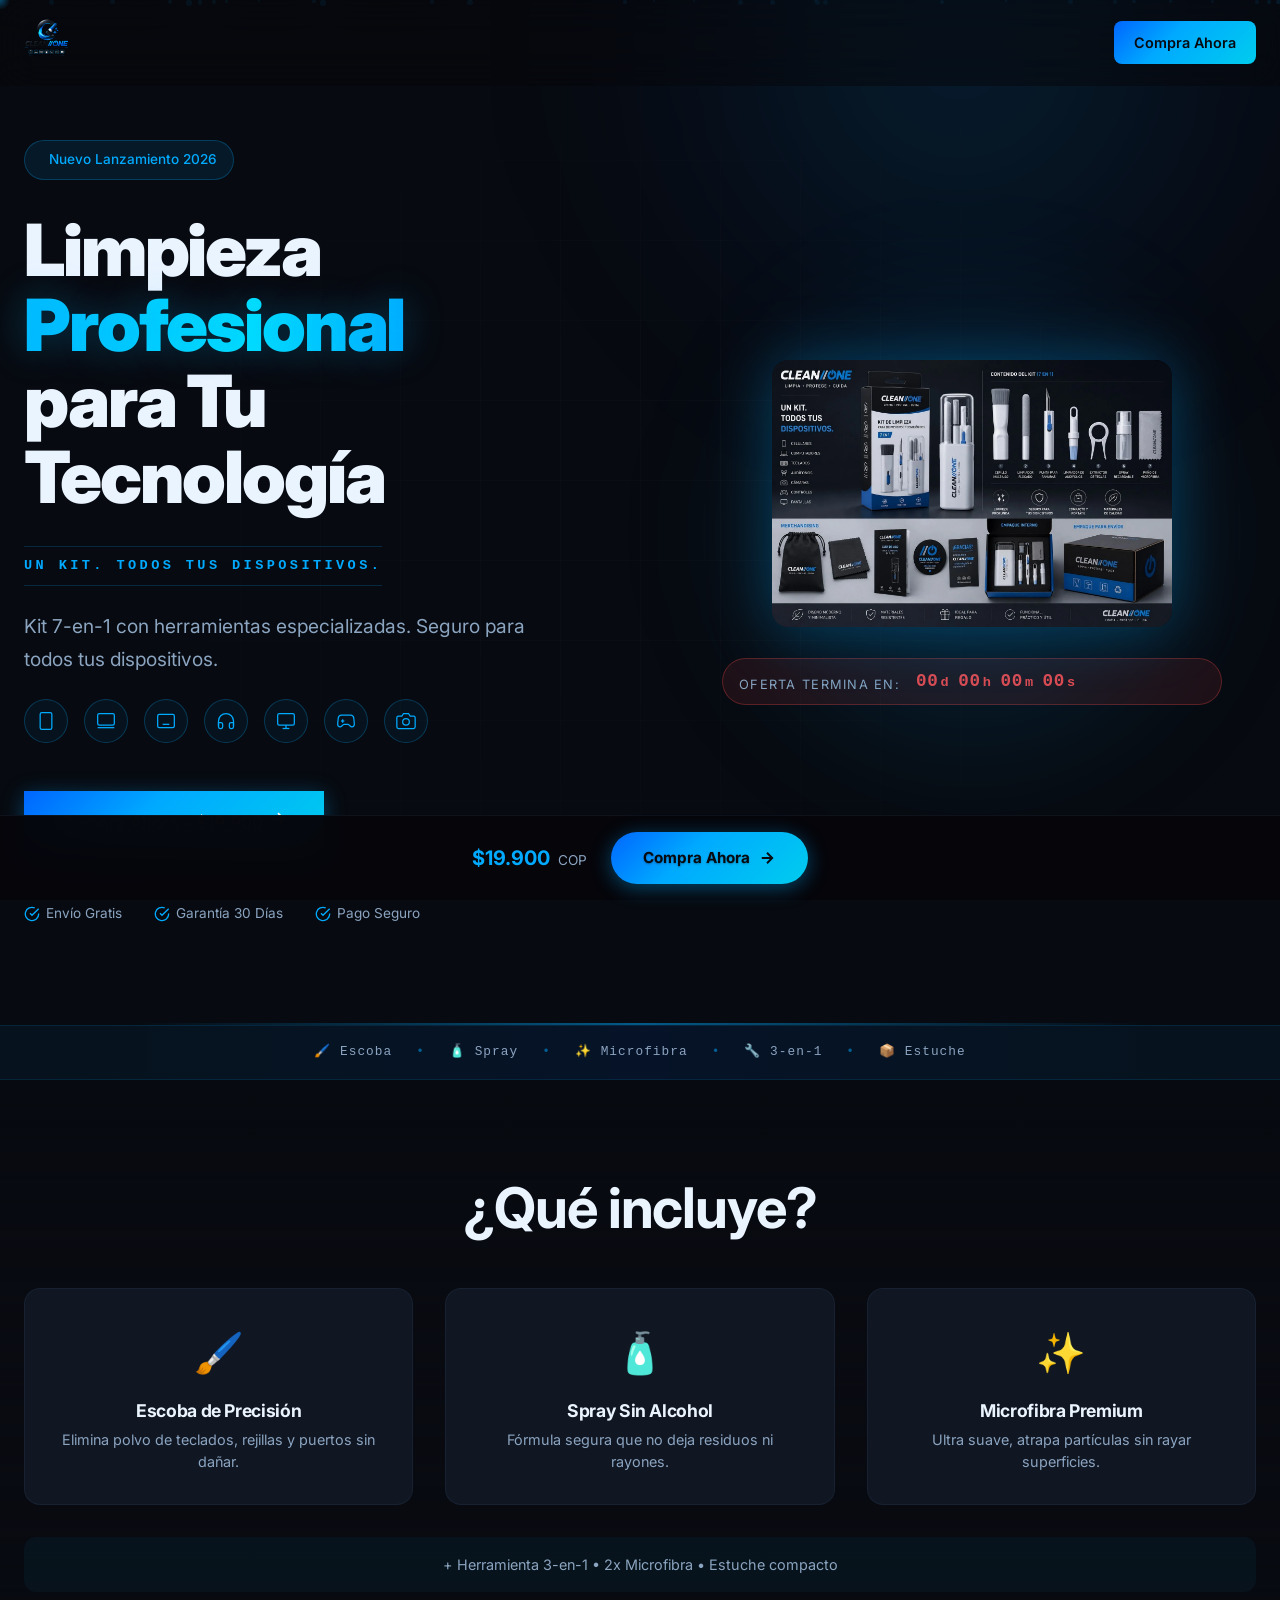
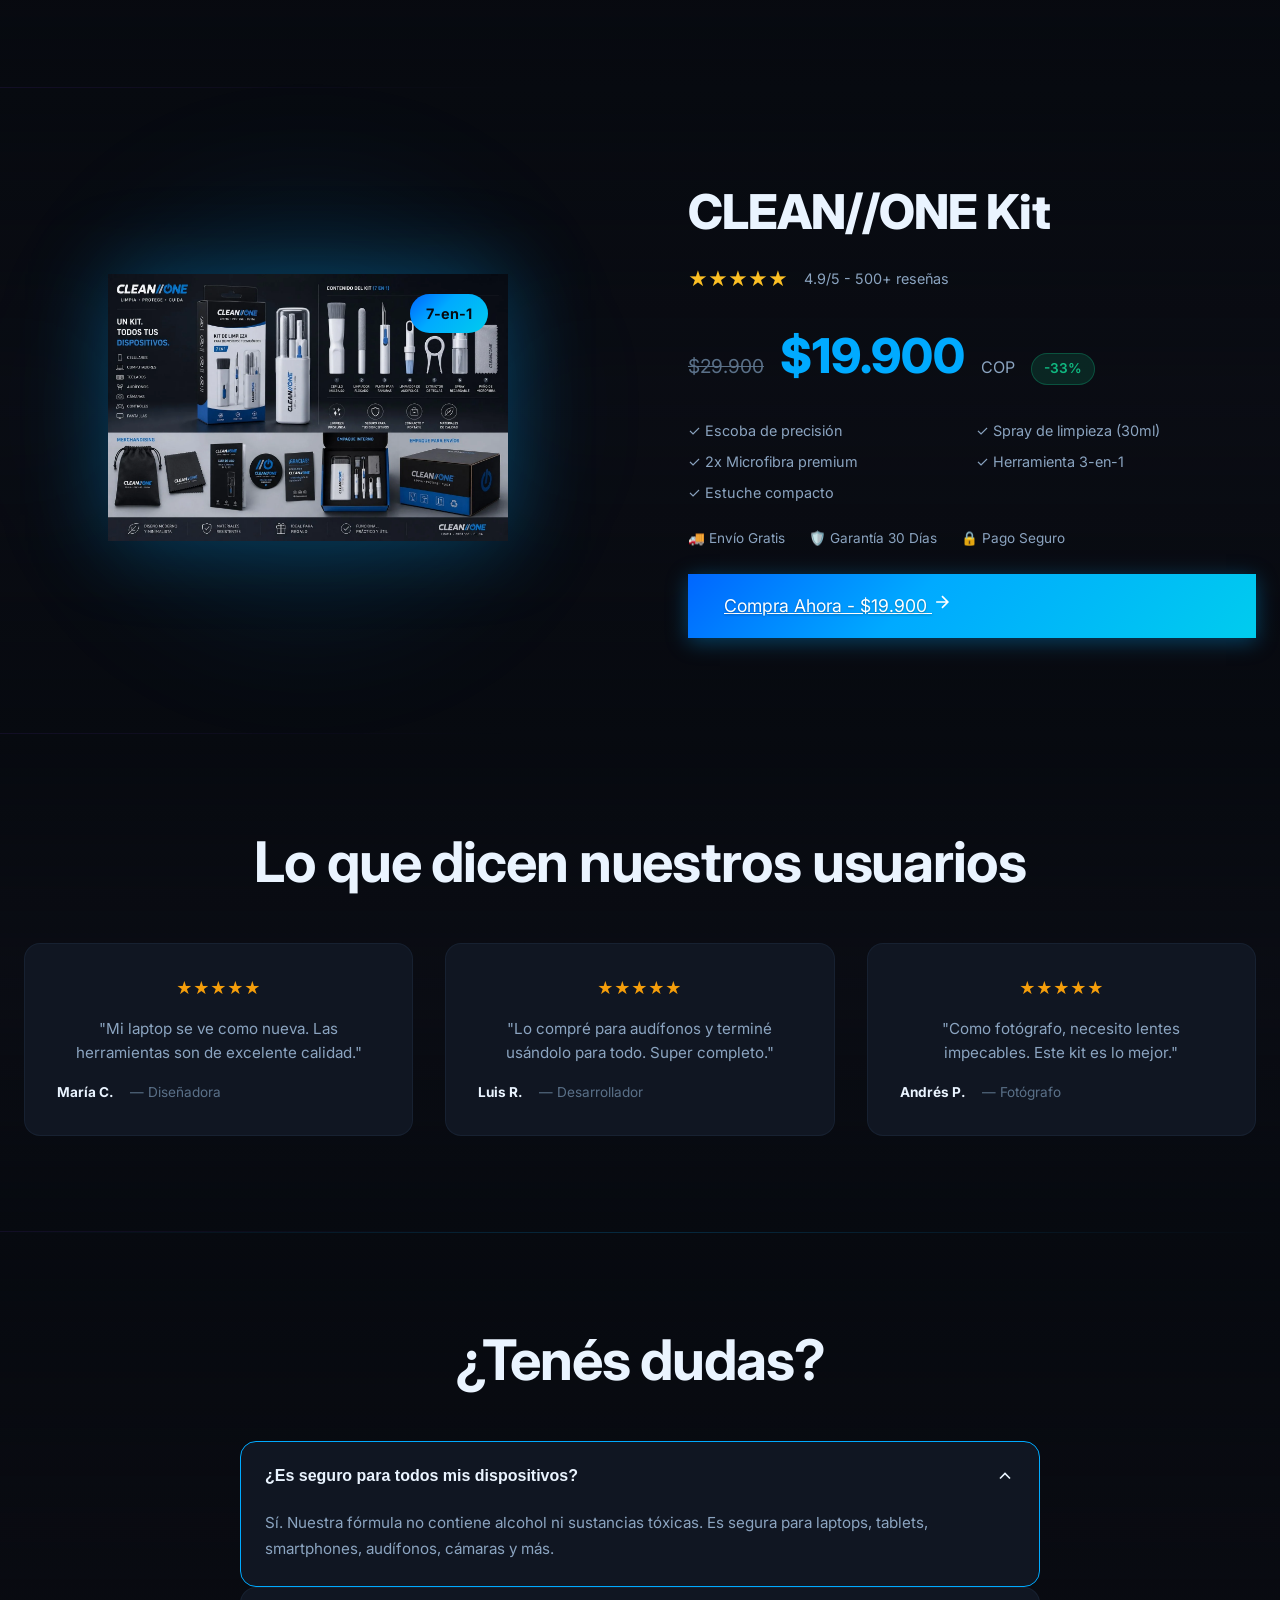
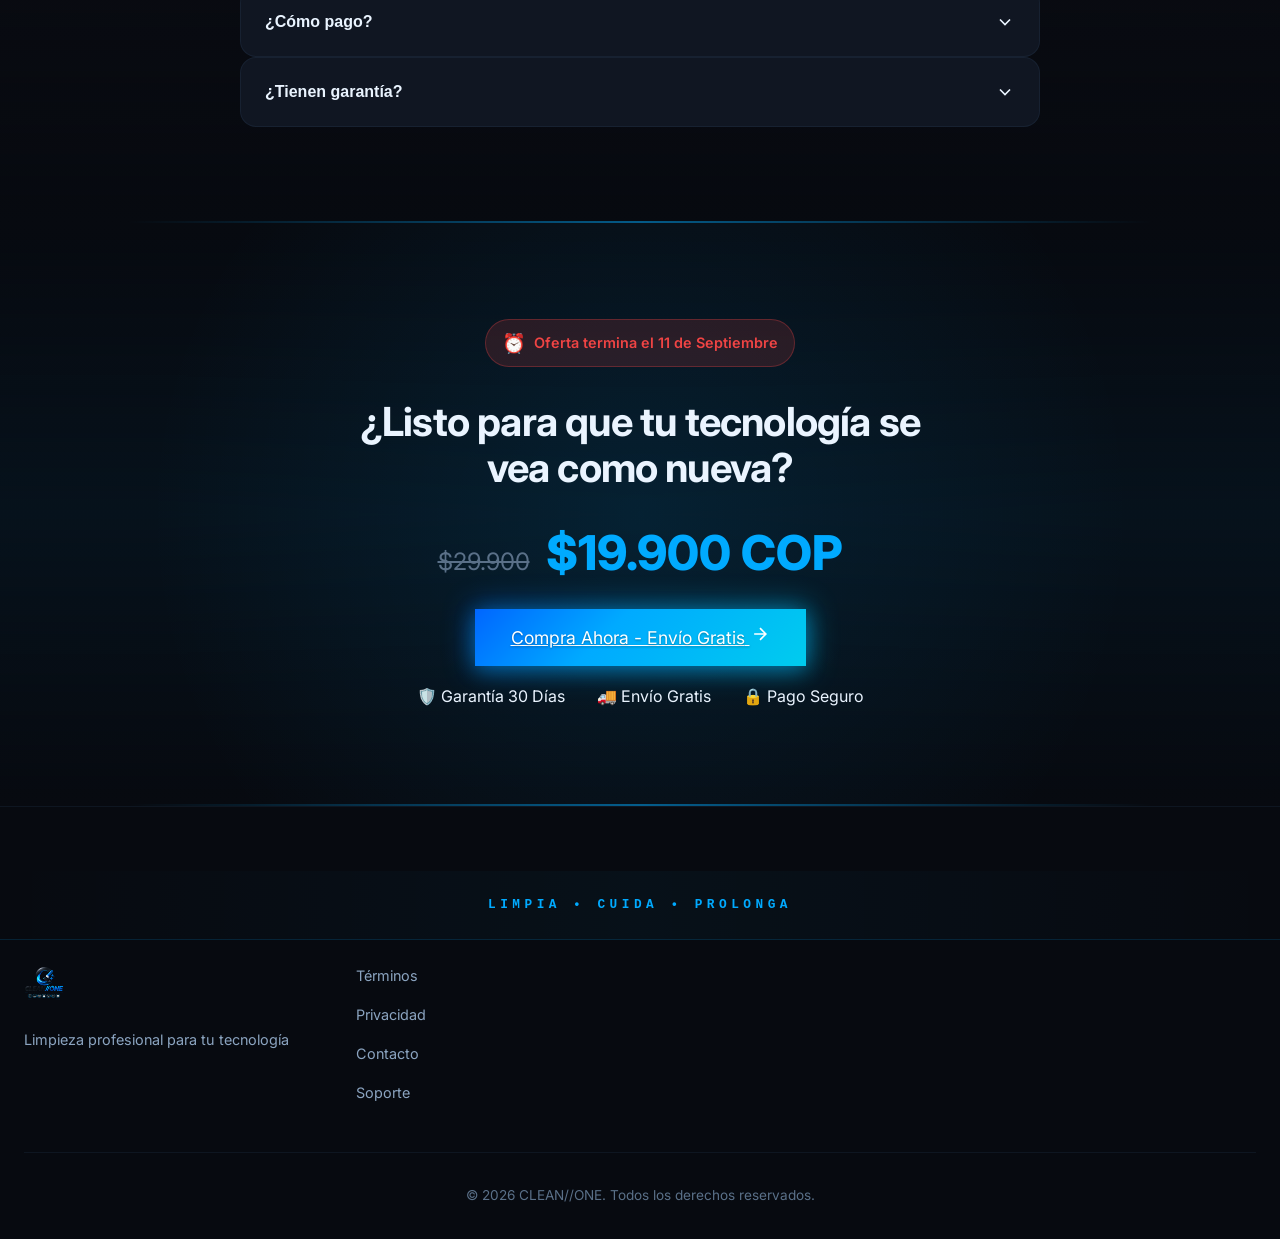
==== commit 961da2d6: "feat: brand identity overhaul — match logo palette, add tagline, device icons, brand strip, motto - " ====
--- a/index.html
+++ b/index.html
@@ -65,9 +65,34 @@
                     Limpieza <span class="gradient-text">Profesional</span><br>
                     para Tu Tecnología
                 </h1>
+                <p class="hero-tagline">UN KIT. TODOS TUS DISPOSITIVOS.</p>
                 <p class="hero-subtitle">
                     Kit 7-en-1 con herramientas especializadas. Seguro para todos tus dispositivos.
                 </p>
+                <!-- DEVICE ICONS — from logo -->
+                <div class="hero-devices">
+                    <div class="device-icon" title="Smartphones">
+                        <svg width="22" height="22" viewBox="0 0 24 24" fill="none" stroke="currentColor" stroke-width="1.5"><rect x="5" y="2" width="14" height="20" rx="2" ry="2"/><line x1="12" y1="18" x2="12.01" y2="18"/></svg>
+                    </div>
+                    <div class="device-icon" title="Laptops">
+                        <svg width="22" height="22" viewBox="0 0 24 24" fill="none" stroke="currentColor" stroke-width="1.5"><rect x="2" y="3" width="20" height="14" rx="2" ry="2"/><line x1="2" y1="20" x2="22" y2="20"/></svg>
+                    </div>
+                    <div class="device-icon" title="Teclados">
+                        <svg width="22" height="22" viewBox="0 0 24 24" fill="none" stroke="currentColor" stroke-width="1.5"><rect x="2" y="4" width="20" height="16" rx="2" ry="2"/><line x1="6" y1="8" x2="6.01" y2="8"/><line x1="10" y1="8" x2="10.01" y2="8"/><line x1="14" y1="8" x2="14.01" y2="8"/><line x1="18" y1="8" x2="18.01" y2="8"/><line x1="6" y1="12" x2="6.01" y2="12"/><line x1="10" y1="12" x2="10.01" y2="12"/><line x1="14" y1="12" x2="14.01" y2="12"/><line x1="18" y1="12" x2="18.01" y2="12"/><line x1="8" y1="16" x2="16" y2="16"/></svg>
+                    </div>
+                    <div class="device-icon" title="Audífonos">
+                        <svg width="22" height="22" viewBox="0 0 24 24" fill="none" stroke="currentColor" stroke-width="1.5"><path d="M3 18v-6a9 9 0 0 1 18 0v6"/><path d="M21 19a2 2 0 0 1-2 2h-1a2 2 0 0 1-2-2v-3a2 2 0 0 1 2-2h3zM3 19a2 2 0 0 0 2 2h1a2 2 0 0 0 2-2v-3a2 2 0 0 0-2-2H3z"/></svg>
+                    </div>
+                    <div class="device-icon" title="Monitores">
+                        <svg width="22" height="22" viewBox="0 0 24 24" fill="none" stroke="currentColor" stroke-width="1.5"><rect x="2" y="3" width="20" height="14" rx="2" ry="2"/><line x1="8" y1="21" x2="16" y2="21"/><line x1="12" y1="17" x2="12" y2="21"/></svg>
+                    </div>
+                    <div class="device-icon" title="Consolas">
+                        <svg width="22" height="22" viewBox="0 0 24 24" fill="none" stroke="currentColor" stroke-width="1.5"><line x1="6" y1="12" x2="10" y2="12"/><line x1="8" y1="10" x2="8" y2="14"/><line x1="15" y1="13" x2="15.01" y2="13"/><line x1="18" y1="10" x2="18.01" y2="10"/><path d="M17.32 5H6.68a4 4 0 0 0-3.978 3.59c-.006.052-.01.101-.017.152C2.604 9.416 2 14.456 2 16a3 3 0 0 0 3 3c1 0 1.5-.5 2-1l1.414-1.414A2 2 0 0 1 9.828 16h4.344a2 2 0 0 1 1.414.586L17 18c.5.5 1 1 2 1a3 3 0 0 0 3-3c0-1.545-.604-6.584-.685-7.258-.007-.05-.011-.1-.017-.151A4 4 0 0 0 17.32 5z"/></svg>
+                    </div>
+                    <div class="device-icon" title="Cámaras">
+                        <svg width="22" height="22" viewBox="0 0 24 24" fill="none" stroke="currentColor" stroke-width="1.5"><path d="M23 19a2 2 0 0 1-2 2H3a2 2 0 0 1-2-2V8a2 2 0 0 1 2-2h4l2-3h6l2 3h4a2 2 0 0 1 2 2z"/><circle cx="12" cy="13" r="4"/></svg>
+                    </div>
+                </div>
                 <div class="hero-cta-group">
                     <a href="pages/pago.html" class="btn-primary btn-large">
                         <span>Compra Ahora - $19.900</span>
@@ -122,6 +147,21 @@
             </div>
         </div>
     </section>
+
+    <!-- BRAND STRIP — Identity Bar -->
+    <div class="brand-strip">
+        <div class="brand-strip-inner">
+            <span class="brand-strip-item">🖌️ Escoba</span>
+            <span class="brand-strip-dot">•</span>
+            <span class="brand-strip-item">🧴 Spray</span>
+            <span class="brand-strip-dot">•</span>
+            <span class="brand-strip-item">✨ Microfibra</span>
+            <span class="brand-strip-dot">•</span>
+            <span class="brand-strip-item">🔧 3-en-1</span>
+            <span class="brand-strip-dot">•</span>
+            <span class="brand-strip-item">📦 Estuche</span>
+        </div>
+    </div>
 
     <!-- FEATURES SECTION (Simplified - 3 items) -->
     <section class="features-section" id="features">
@@ -306,6 +346,7 @@
 
     <!-- FOOTER -->
     <footer class="footer">
+        <div class="footer-motto">LIMPIA • CUIDA • PROLONGA</div>
         <div class="container">
             <div class="footer-content">
                 <div class="footer-brand">
--- a/styles.css
+++ b/styles.css
@@ -5,37 +5,38 @@
 
 /* CSS Variables - Design Tokens */
 :root {
-    /* Colors */
-    --bg-primary: #06060b;
-    --bg-secondary: #0d0d14;
-    --bg-card: #13131d;
-    --bg-card-hover: #1a1a28;
-    --bg-glass: rgba(19, 19, 29, 0.7);
-    
-    --text-primary: #f8f9fa;
-    --text-secondary: #9ca3af;
-    --text-muted: #6b7280;
-    
-    --accent-primary: #00d4ff;
-    --accent-secondary: #7c3aed;
-    --accent-tertiary: #06b6d4;
-    --accent-gradient: linear-gradient(135deg, #00d4ff 0%, #7c3aed 50%, #06b6d4 100%);
-    --accent-gradient-text: linear-gradient(90deg, #00d4ff 0%, #a855f7 25%, #00d4ff 50%, #a855f7 75%, #00d4ff 100%);
-    --accent-glow: 0 0 40px rgba(0, 212, 255, 0.4), 0 0 80px rgba(0, 212, 255, 0.2);
+    /* Colors — CLEAN//ONE Brand Identity (Blue/Cyan from logo) */
+    --bg-primary: #070a10;
+    --bg-secondary: #0c1018;
+    --bg-card: #101622;
+    --bg-card-hover: #151d2e;
+    --bg-glass: rgba(16, 22, 34, 0.75);
+    
+    --text-primary: #eaf4ff;
+    --text-secondary: #8ba4c0;
+    --text-muted: #5a7088;
+    
+    /* Brand Blues — matched to logo gradient */
+    --accent-primary: #00aaff;
+    --accent-secondary: #0088dd;
+    --accent-tertiary: #00ccee;
+    --accent-gradient: linear-gradient(135deg, #0066ff 0%, #00aaff 40%, #00ccee 100%);
+    --accent-gradient-text: linear-gradient(90deg, #00aaff 0%, #00ccee 30%, #0088ff 60%, #00aaff 100%);
+    --accent-glow: 0 0 40px rgba(0, 170, 255, 0.4), 0 0 80px rgba(0, 170, 255, 0.15);
     
     --success: #10b981;
     --warning: #f59e0b;
     --error: #ef4444;
     
-    --border-subtle: rgba(255, 255, 255, 0.06);
-    --border-accent: rgba(0, 212, 255, 0.3);
+    --border-subtle: rgba(100, 160, 220, 0.08);
+    --border-accent: rgba(0, 170, 255, 0.3);
     
     /* Shadows */
-    --shadow-sm: 0 2px 8px rgba(0, 0, 0, 0.3);
-    --shadow-md: 0 8px 32px rgba(0, 0, 0, 0.4);
-    --shadow-lg: 0 24px 64px rgba(0, 0, 0, 0.5);
-    --shadow-glow: 0 0 60px rgba(0, 212, 255, 0.15);
-    --shadow-glow-strong: 0 0 80px rgba(0, 212, 255, 0.25);
+    --shadow-sm: 0 2px 8px rgba(0, 0, 0, 0.4);
+    --shadow-md: 0 8px 32px rgba(0, 0, 0, 0.5);
+    --shadow-lg: 0 24px 64px rgba(0, 0, 0, 0.6);
+    --shadow-glow: 0 0 60px rgba(0, 170, 255, 0.12);
+    --shadow-glow-strong: 0 0 80px rgba(0, 170, 255, 0.2);
     
     /* Border Radius */
     --radius-sm: 8px;
@@ -96,7 +97,7 @@
 
 /* Selection */
 ::selection {
-    background: rgba(0, 212, 255, 0.3);
+    background: rgba(0, 170, 255, 0.35);
     color: var(--text-primary);
 }
 
@@ -123,6 +124,41 @@
     max-width: 1280px;
     margin: 0 auto;
     padding: 0 var(--space-lg);
+}
+
+/* ===== BRAND STRIP ===== */
+.brand-strip {
+    background: linear-gradient(90deg, rgba(0, 170, 255, 0.06) 0%, rgba(0, 102, 255, 0.1) 50%, rgba(0, 170, 255, 0.06) 100%);
+    border-top: 1px solid rgba(0, 170, 255, 0.12);
+    border-bottom: 1px solid rgba(0, 170, 255, 0.12);
+    padding: var(--space-md) 0;
+    overflow: hidden;
+}
+
+.brand-strip-inner {
+    display: flex;
+    align-items: center;
+    justify-content: center;
+    gap: var(--space-lg);
+    font-family: var(--font-mono);
+    font-size: 0.8rem;
+    font-weight: 500;
+    letter-spacing: 0.08em;
+    color: var(--text-secondary);
+}
+
+.brand-strip-item {
+    white-space: nowrap;
+    transition: color var(--duration-fast);
+}
+
+.brand-strip-item:hover {
+    color: var(--accent-primary);
+}
+
+.brand-strip-dot {
+    color: var(--accent-primary);
+    opacity: 0.5;
 }
 
 /* ============================================
@@ -147,7 +183,7 @@
     width: 20px;
     height: 20px;
     border-radius: 50%;
-    background: radial-gradient(circle, rgba(0, 212, 255, 0.4) 0%, transparent 70%);
+    background: radial-gradient(circle, rgba(0, 170, 255, 0.4) 0%, transparent 70%);
     pointer-events: none;
     z-index: 9999;
     transform: translate(-50%, -50%);
@@ -157,7 +193,7 @@
 
 .cursor-trail.hovering {
     transform: translate(-50%, -50%) scale(2);
-    background: radial-gradient(circle, rgba(0, 212, 255, 0.6) 0%, transparent 70%);
+    background: radial-gradient(circle, rgba(0, 170, 255, 0.6) 0%, transparent 70%);
 }
 
 /* ============================================
@@ -285,7 +321,7 @@
     -webkit-text-fill-color: transparent;
     background-clip: text;
     animation: shimmer 4s ease-in-out infinite;
-    text-shadow: 0 0 40px rgba(0, 212, 255, 0.3);
+    text-shadow: 0 0 40px rgba(0, 170, 255, 0.3);
     filter: brightness(1.1);
 }
 
@@ -305,8 +341,8 @@
     letter-spacing: 0.15em;
     color: var(--accent-primary);
     padding: var(--space-sm) var(--space-md);
-    background: rgba(0, 212, 255, 0.08);
-    border: 1px solid rgba(0, 212, 255, 0.15);
+    background: rgba(0, 170, 255, 0.08);
+    border: 1px solid rgba(0, 170, 255, 0.15);
     border-radius: var(--radius-full);
     margin-bottom: var(--space-lg);
 }
@@ -366,13 +402,14 @@
 
 .btn-primary {
     background: var(--accent-gradient);
-    color: var(--bg-primary);
-    box-shadow: 0 4px 20px rgba(0, 212, 255, 0.3);
+    color: #fff;
+    box-shadow: 0 4px 20px rgba(0, 170, 255, 0.35);
+    text-shadow: 0 1px 2px rgba(0, 0, 0, 0.3);
 }
 
 .btn-primary:hover {
     transform: translateY(-3px) scale(1.02);
-    box-shadow: 0 8px 30px rgba(0, 212, 255, 0.4);
+    box-shadow: 0 8px 30px rgba(0, 170, 255, 0.45);
 }
 
 .btn-primary:active {
@@ -517,7 +554,7 @@
 
 .nav-cta:hover {
     transform: translateY(-2px) scale(1.05);
-    box-shadow: 0 4px 20px rgba(0, 212, 255, 0.4);
+    box-shadow: 0 4px 20px rgba(0, 170, 255, 0.4);
 }
 
 /* ============================================
@@ -544,7 +581,7 @@
     right: -10%;
     width: 70%;
     height: 70%;
-    background: radial-gradient(circle, rgba(0, 212, 255, 0.12) 0%, transparent 70%);
+    background: radial-gradient(circle, rgba(0, 170, 255, 0.15) 0%, rgba(0, 102, 255, 0.05) 40%, transparent 70%);
     filter: blur(80px);
     animation: gradient-drift 20s ease-in-out infinite;
 }
@@ -592,8 +629,8 @@
     align-items: center;
     gap: var(--space-sm);
     padding: var(--space-sm) var(--space-md);
-    background: rgba(0, 212, 255, 0.08);
-    border: 1px solid rgba(0, 212, 255, 0.2);
+    background: rgba(0, 170, 255, 0.1);
+    border: 1px solid rgba(0, 170, 255, 0.25);
     border-radius: var(--radius-full);
     font-size: 0.85rem;
     font-weight: 500;
@@ -625,7 +662,7 @@
     font-size: 1.2rem;
     color: var(--text-secondary);
     line-height: 1.7;
-    margin-bottom: var(--space-2xl);
+    margin-bottom: var(--space-lg);
     max-width: 520px;
     animation: subtitle-in 1s var(--ease-spring) 0.2s both;
 }
@@ -633,6 +670,66 @@
 @keyframes subtitle-in {
     from { opacity: 0; transform: translateY(30px); }
     to { opacity: 1; transform: translateY(0); }
+}
+
+/* ===== BRAND TAGLINE ===== */
+.hero-tagline {
+    font-family: var(--font-mono);
+    font-size: 0.85rem;
+    font-weight: 600;
+    letter-spacing: 0.25em;
+    text-transform: uppercase;
+    color: var(--accent-primary);
+    margin-bottom: var(--space-lg);
+    padding: var(--space-sm) 0;
+    border-top: 1px solid rgba(0, 170, 255, 0.2);
+    border-bottom: 1px solid rgba(0, 170, 255, 0.2);
+    display: inline-block;
+    animation: tagline-in 1s var(--ease-spring) 0.15s both;
+}
+
+@keyframes tagline-in {
+    from { opacity: 0; transform: translateX(-20px); }
+    to { opacity: 1; transform: translateX(0); }
+}
+
+/* ===== DEVICE ICONS (from logo) ===== */
+.hero-devices {
+    display: flex;
+    gap: var(--space-md);
+    margin-bottom: var(--space-2xl);
+    animation: devices-in 1s var(--ease-spring) 0.25s both;
+}
+
+@keyframes devices-in {
+    from { opacity: 0; transform: translateY(15px); }
+    to { opacity: 1; transform: translateY(0); }
+}
+
+.device-icon {
+    width: 44px;
+    height: 44px;
+    display: flex;
+    align-items: center;
+    justify-content: center;
+    border-radius: 50%;
+    border: 1.5px solid rgba(0, 170, 255, 0.25);
+    background: rgba(0, 170, 255, 0.06);
+    color: var(--accent-primary);
+    transition: all var(--duration-normal) var(--ease-spring);
+    cursor: default;
+}
+
+.device-icon:hover {
+    background: rgba(0, 170, 255, 0.15);
+    border-color: var(--accent-primary);
+    transform: translateY(-3px) scale(1.1);
+    box-shadow: 0 4px 20px rgba(0, 170, 255, 0.3);
+}
+
+.device-icon svg {
+    width: 20px;
+    height: 20px;
 }
 
 .hero-cta-group {
@@ -693,7 +790,7 @@
 .product-glow {
     position: absolute;
     inset: -30%;
-    background: radial-gradient(circle, rgba(0, 212, 255, 0.2) 0%, transparent 60%);
+    background: radial-gradient(circle, rgba(0, 170, 255, 0.2) 0%, transparent 60%);
     filter: blur(50px);
     animation: glow-breathe 4s ease-in-out infinite;
 }
@@ -714,7 +811,7 @@
     width: 100%;
     max-width: 420px;
     height: auto;
-    filter: drop-shadow(0 0 40px rgba(0, 212, 255, 0.3));
+    filter: drop-shadow(0 0 40px rgba(0, 170, 255, 0.3));
     animation: logo-float 6s ease-in-out infinite;
 }
 
@@ -1044,7 +1141,7 @@
     display: flex;
     align-items: center;
     justify-content: center;
-    background: rgba(0, 212, 255, 0.1);
+    background: rgba(0, 170, 255, 0.1);
     border-radius: var(--radius-sm);
     color: var(--accent-primary);
     font-weight: 700;
@@ -1150,7 +1247,7 @@
 .product-glow-large {
     position: absolute;
     inset: -40%;
-    background: radial-gradient(circle, rgba(0, 212, 255, 0.2) 0%, transparent 60%);
+    background: radial-gradient(circle, rgba(0, 170, 255, 0.2) 0%, transparent 60%);
     filter: blur(60px);
     animation: glow-breathe 4s ease-in-out infinite;
 }
@@ -1160,7 +1257,7 @@
     width: 100%;
     max-width: 400px;
     height: auto;
-    filter: drop-shadow(0 0 40px rgba(0, 212, 255, 0.3));
+    filter: drop-shadow(0 0 40px rgba(0, 170, 255, 0.3));
     animation: logo-float 6s ease-in-out infinite;
 }
 
@@ -1567,7 +1664,7 @@
 .cta-gradient {
     position: absolute;
     inset: 0;
-    background: radial-gradient(circle at center, rgba(0, 212, 255, 0.1) 0%, transparent 70%);
+    background: radial-gradient(circle at center, rgba(0, 170, 255, 0.1) 0%, transparent 70%);
 }
 
 .cta-content {
@@ -1655,6 +1752,21 @@
 /* ============================================
    FOOTER
    ============================================ */
+/* ===== FOOTER MOTTO ===== */
+.footer-motto {
+    text-align: center;
+    font-family: var(--font-mono);
+    font-size: 0.8rem;
+    font-weight: 600;
+    letter-spacing: 0.35em;
+    text-transform: uppercase;
+    color: var(--accent-primary);
+    padding: var(--space-lg) 0;
+    margin-bottom: var(--space-lg);
+    border-bottom: 1px solid rgba(0, 170, 255, 0.15);
+    background: linear-gradient(90deg, transparent 0%, rgba(0, 170, 255, 0.04) 50%, transparent 100%);
+}
+
 .footer {
     padding: var(--space-3xl) 0 var(--space-xl);
     background: var(--bg-primary);
@@ -1794,7 +1906,7 @@
     padding: 14px 32px;
     font-weight: 700;
     font-size: 0.95rem;
-    box-shadow: 0 4px 20px rgba(0, 212, 255, 0.4);
+    box-shadow: 0 4px 20px rgba(0, 170, 255, 0.4);
     background: var(--accent-gradient);
     color: var(--bg-primary);
     text-decoration: none;
@@ -1808,7 +1920,7 @@
 
 .sticky-cta .btn-primary:hover {
     transform: translateY(-2px) scale(1.03);
-    box-shadow: 0 6px 30px rgba(0, 212, 255, 0.5);
+    box-shadow: 0 6px 30px rgba(0, 170, 255, 0.5);
 }
 
 .sticky-cta .btn-primary::before {
@@ -1923,7 +2035,7 @@
     transform: translate(-50%, -50%);
     width: 200px;
     height: 40px;
-    background: radial-gradient(ellipse, rgba(0, 212, 255, 0.2) 0%, transparent 70%);
+    background: radial-gradient(ellipse, rgba(0, 170, 255, 0.2) 0%, transparent 70%);
     filter: blur(10px);
 }
 
@@ -1997,7 +2109,7 @@
     left: 0;
     right: 0;
     height: 1px;
-    background: linear-gradient(90deg, transparent 0%, rgba(0, 212, 255, 0.2) 50%, transparent 100%);
+    background: linear-gradient(90deg, transparent 0%, rgba(0, 170, 255, 0.2) 50%, transparent 100%);
 }
 
 /* Section glow effect */
@@ -2051,7 +2163,7 @@
 }
 
 .cta-section {
-    background: linear-gradient(180deg, var(--bg-primary) 0%, rgba(0, 212, 255, 0.05) 50%, var(--bg-primary) 100%);
+    background: linear-gradient(180deg, var(--bg-primary) 0%, rgba(0, 170, 255, 0.05) 50%, var(--bg-primary) 100%);
 }
 
 /* Section number indicators */
@@ -2062,7 +2174,7 @@
     font-family: var(--font-mono);
     font-size: 4rem;
     font-weight: 900;
-    color: rgba(0, 212, 255, 0.05);
+    color: rgba(0, 170, 255, 0.05);
     line-height: 1;
     pointer-events: none;
     user-select: none;
@@ -2205,7 +2317,7 @@
     max-width: 400px;
     height: auto;
     border-radius: var(--radius-lg);
-    filter: drop-shadow(0 0 30px rgba(0, 212, 255, 0.3));
+    filter: drop-shadow(0 0 30px rgba(0, 170, 255, 0.3));
 }
 
 /* Countdown Inline */
@@ -2281,7 +2393,7 @@
     text-align: center;
     margin-top: var(--space-xl);
     padding: var(--space-md);
-    background: rgba(0, 212, 255, 0.05);
+    background: rgba(0, 170, 255, 0.05);
     border-radius: var(--radius-md);
     font-size: 0.9rem;
     color: var(--text-secondary);
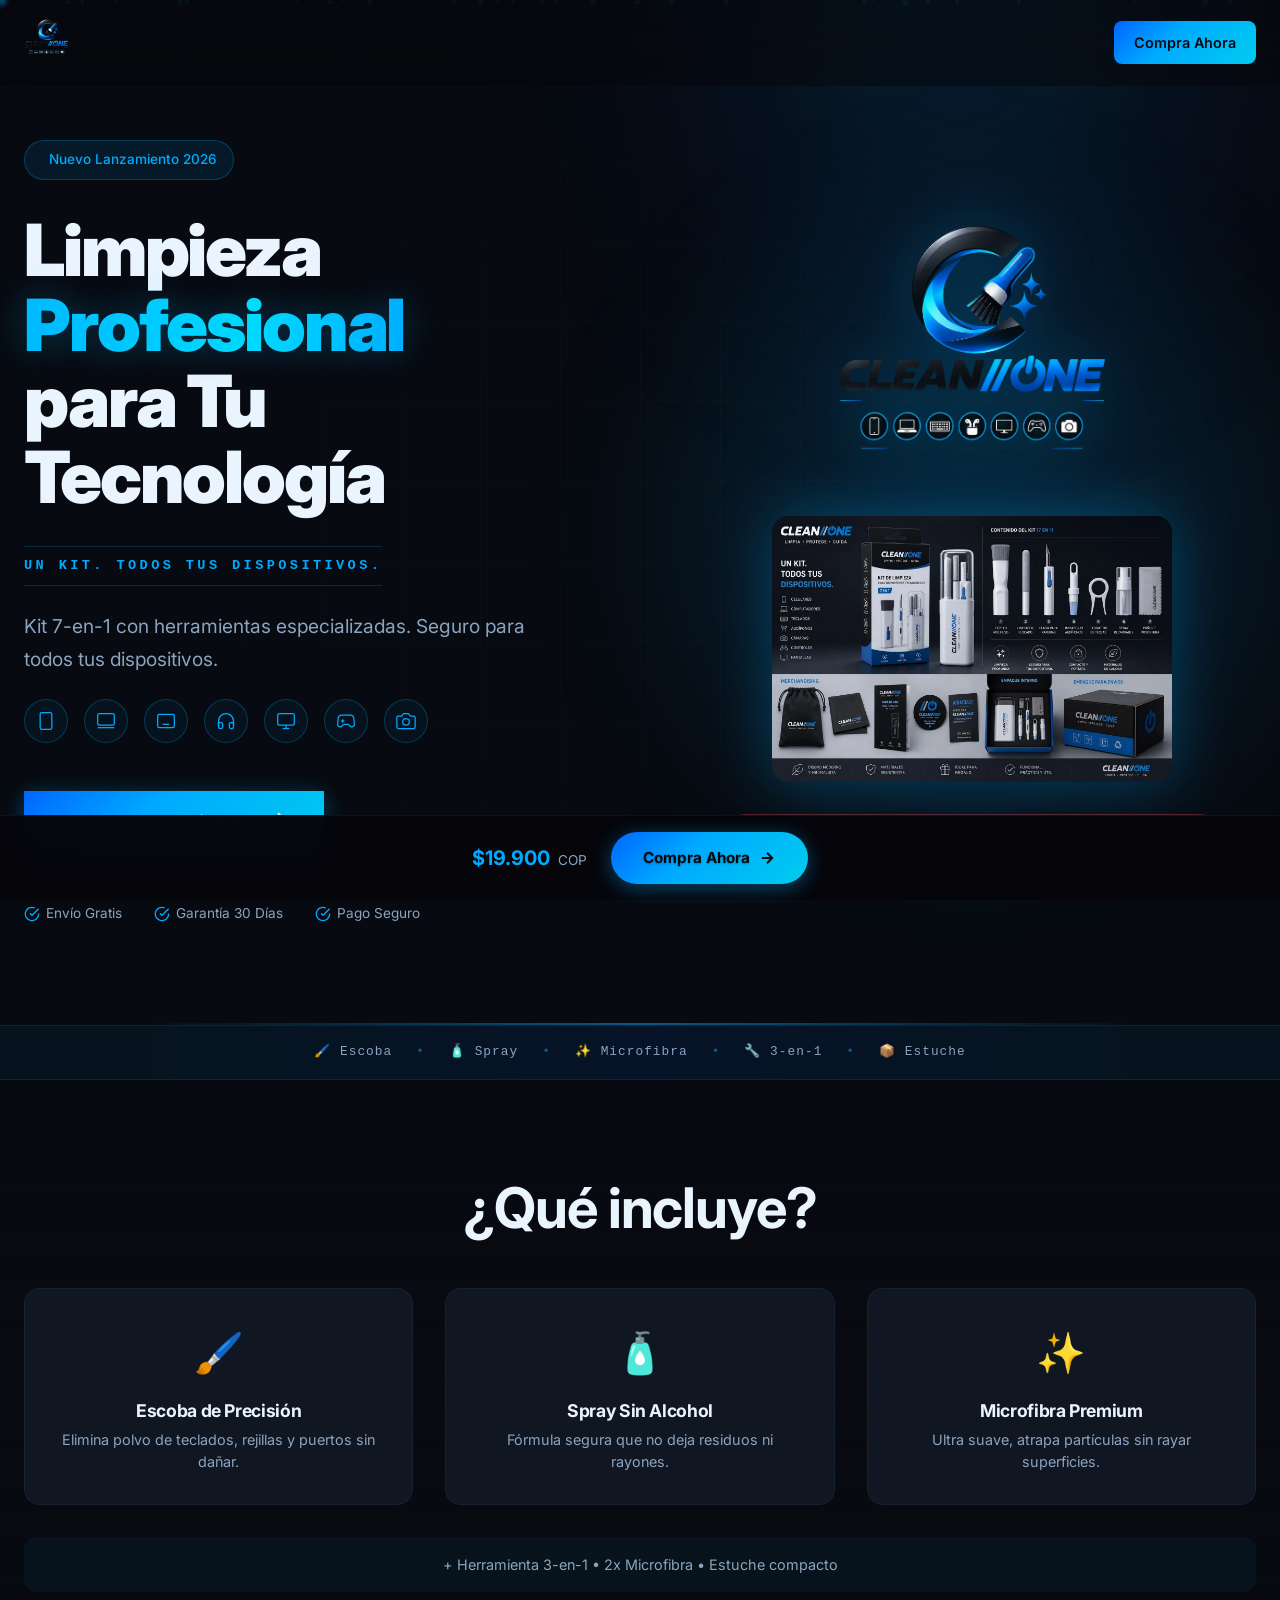
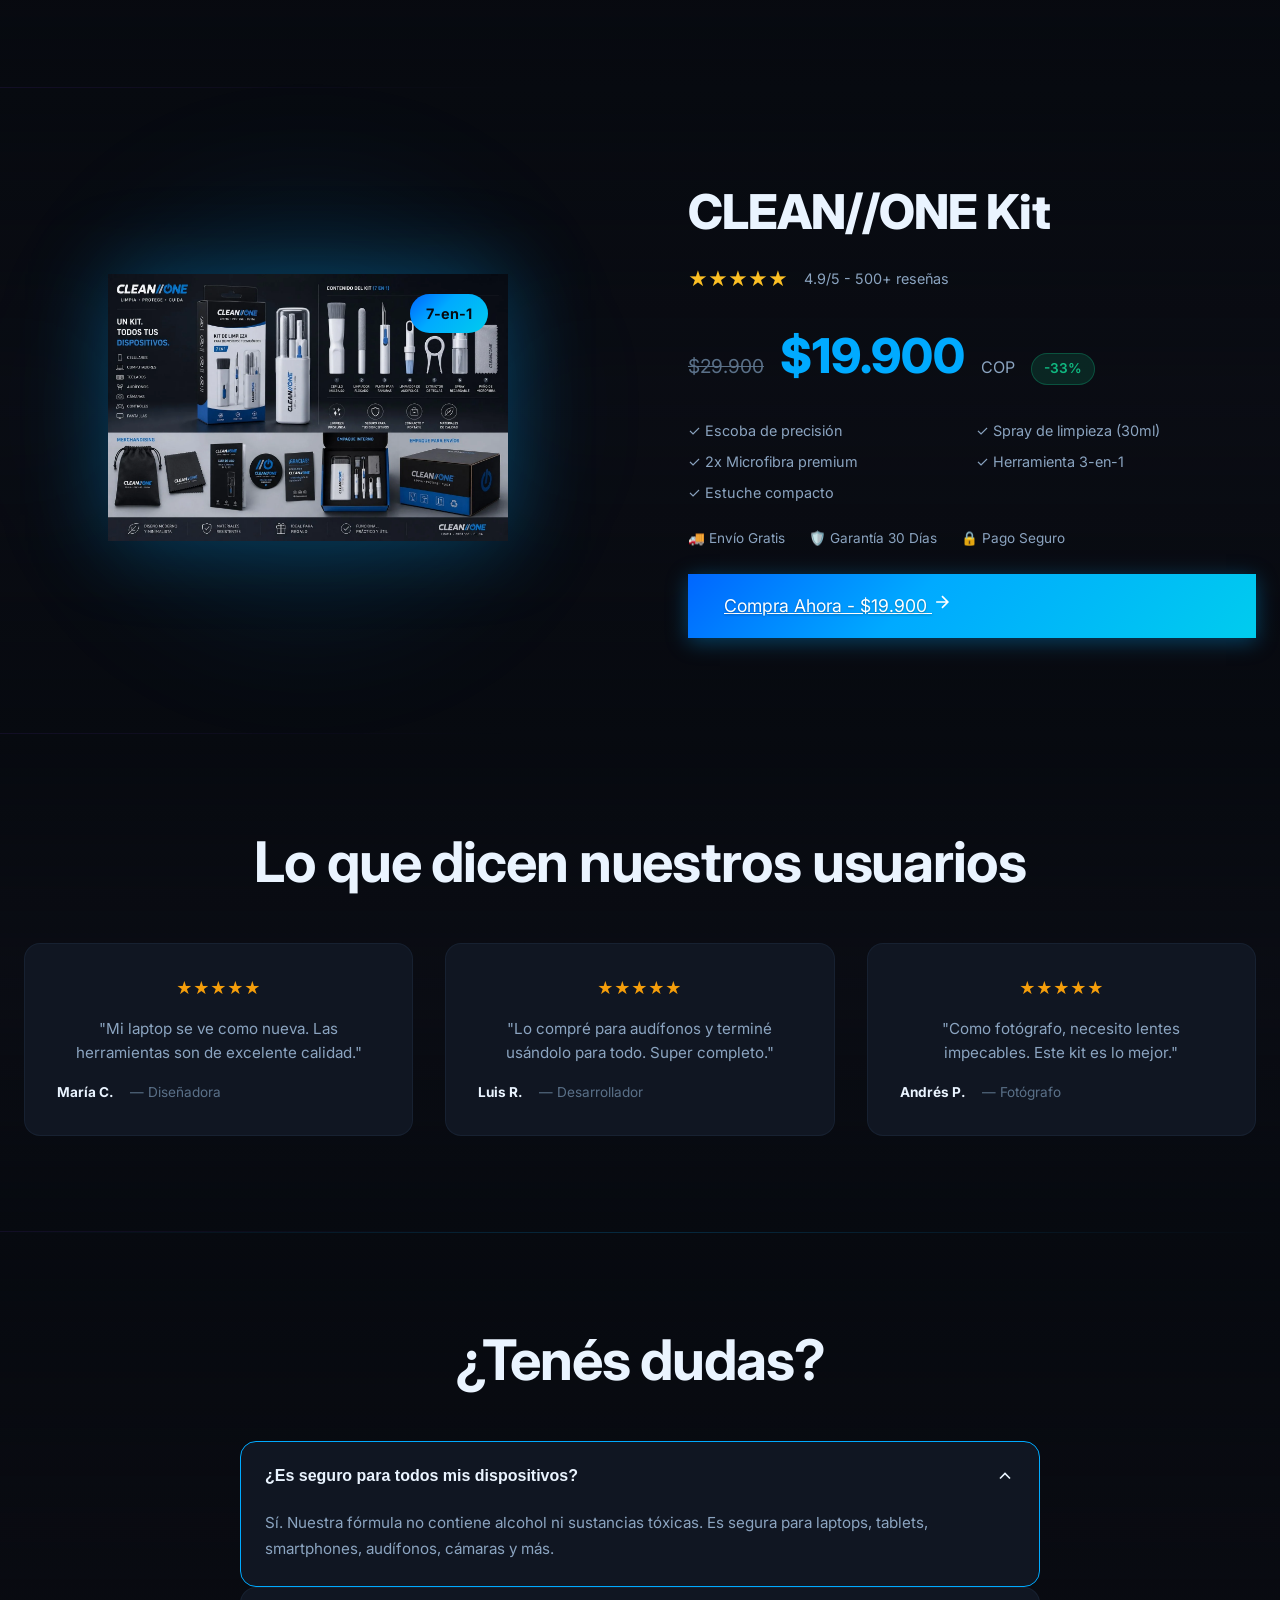
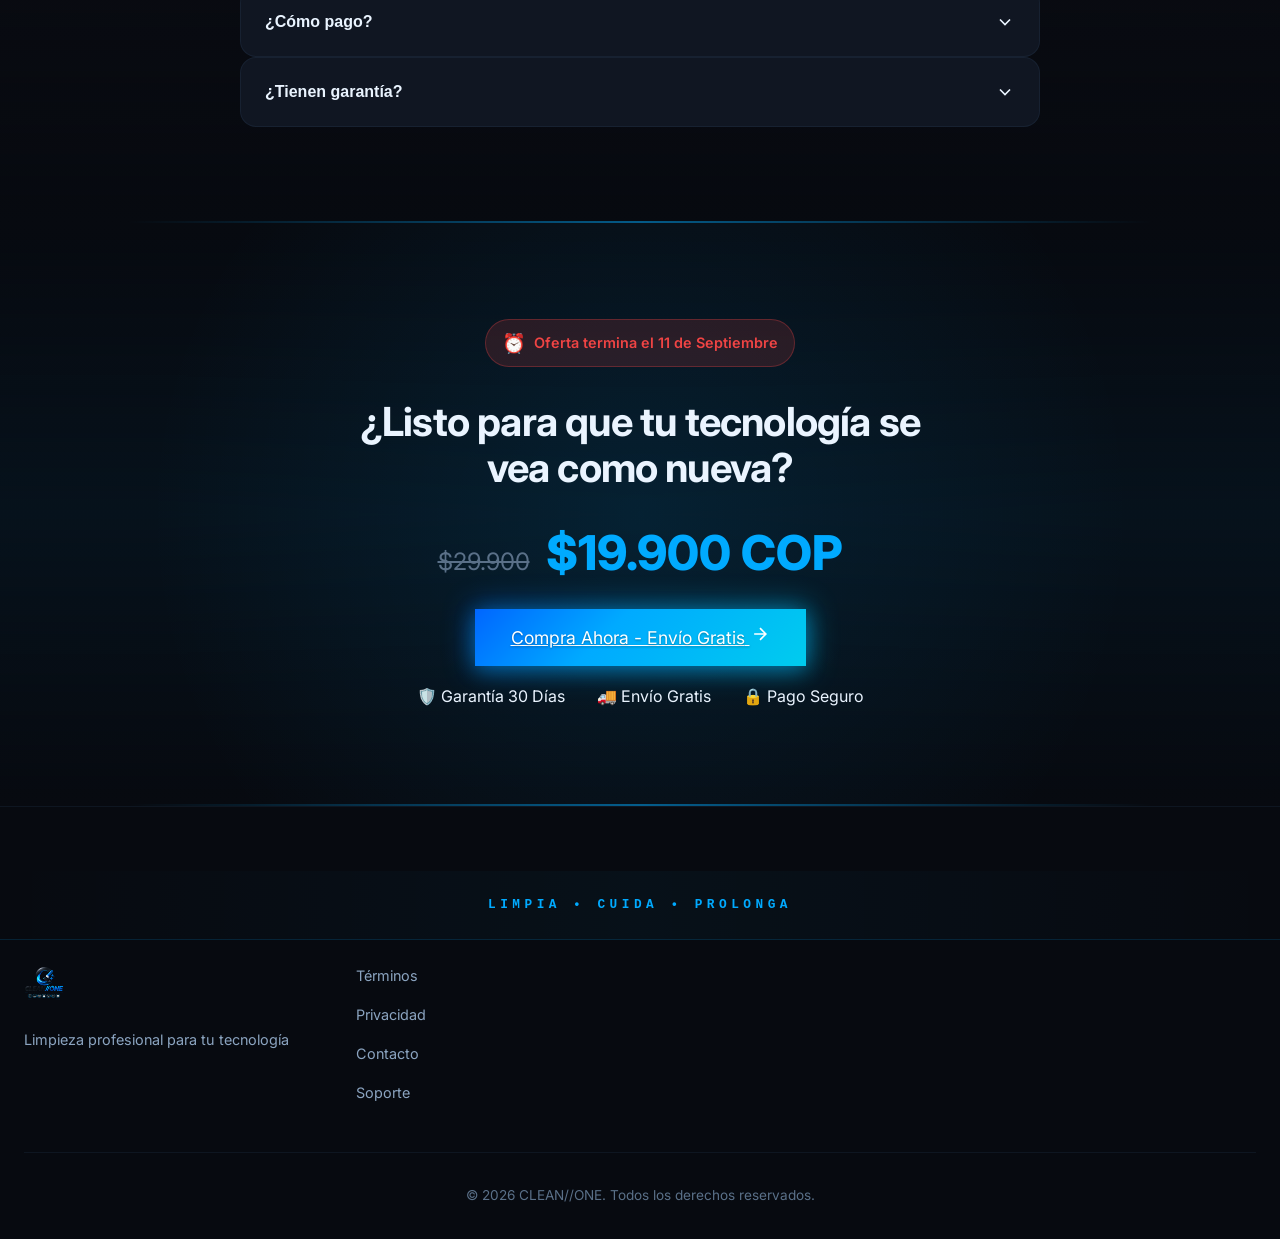
==== commit 2f10790a: "feat: add logo to hero visual section above product image - Added hero-logo-wrapper with logo.png di" ====
--- a/index.html
+++ b/index.html
@@ -128,6 +128,12 @@
             <div class="hero-visual">
                 <div class="product-showcase">
                     <div class="product-glow"></div>
+                    <div class="hero-logo-wrapper">
+                        <picture>
+                            <source srcset="images/logo.webp" type="image/webp">
+                            <img src="images/logo.png" alt="CLEAN//ONE" class="hero-logo-img">
+                        </picture>
+                    </div>
                     <div class="product-image">
                         <picture>
                             <source srcset="images/kit-clean.webp" type="image/webp">
--- a/styles.css
+++ b/styles.css
@@ -807,6 +807,26 @@
     align-items: center;
 }
 
+/* ===== HERO LOGO ===== */
+.hero-logo-wrapper {
+    text-align: center;
+    margin-bottom: var(--space-lg);
+    animation: logo-in 1s var(--ease-spring) 0.2s both;
+}
+
+@keyframes logo-in {
+    from { opacity: 0; transform: scale(0.8) translateY(20px); }
+    to { opacity: 1; transform: scale(1) translateY(0); }
+}
+
+.hero-logo-img {
+    width: 100%;
+    max-width: 280px;
+    height: auto;
+    filter: drop-shadow(0 0 30px rgba(0, 170, 255, 0.25));
+    animation: logo-float 6s ease-in-out infinite;
+}
+
 .hero-logo {
     width: 100%;
     max-width: 420px;
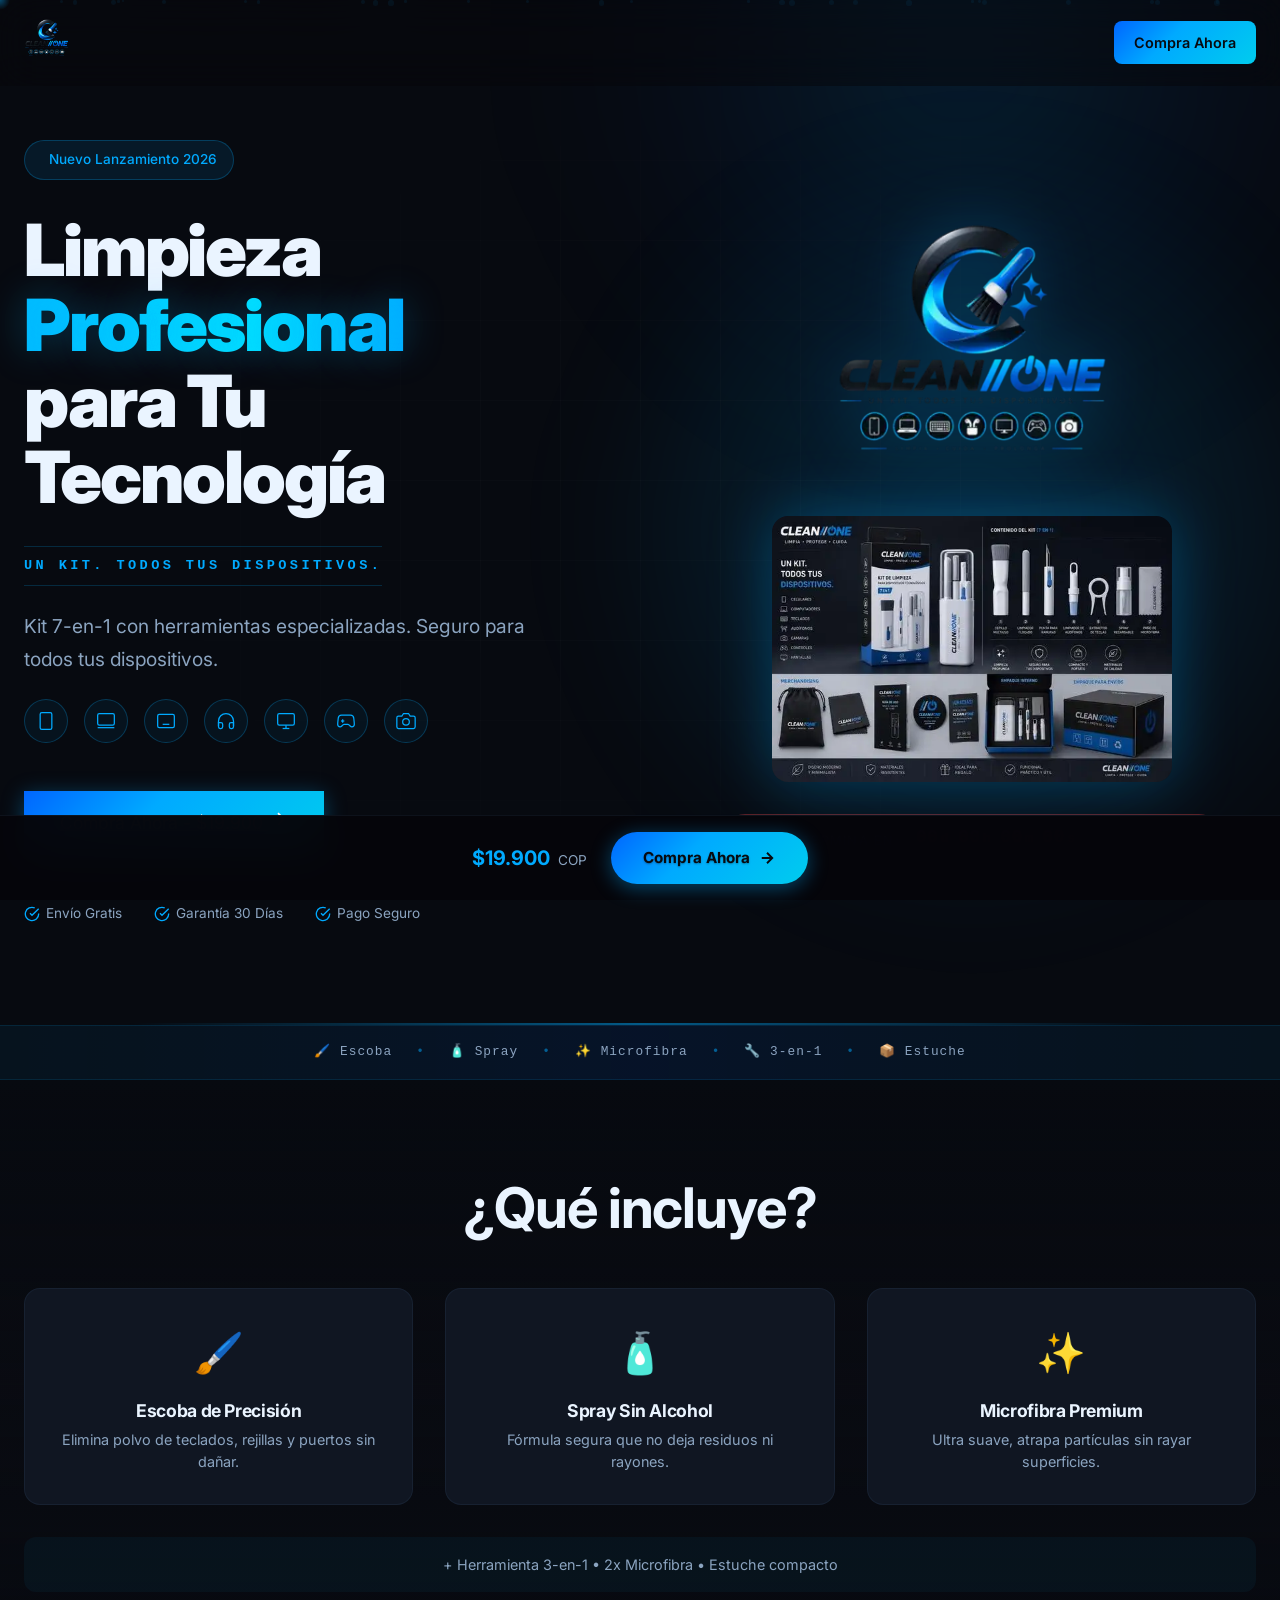
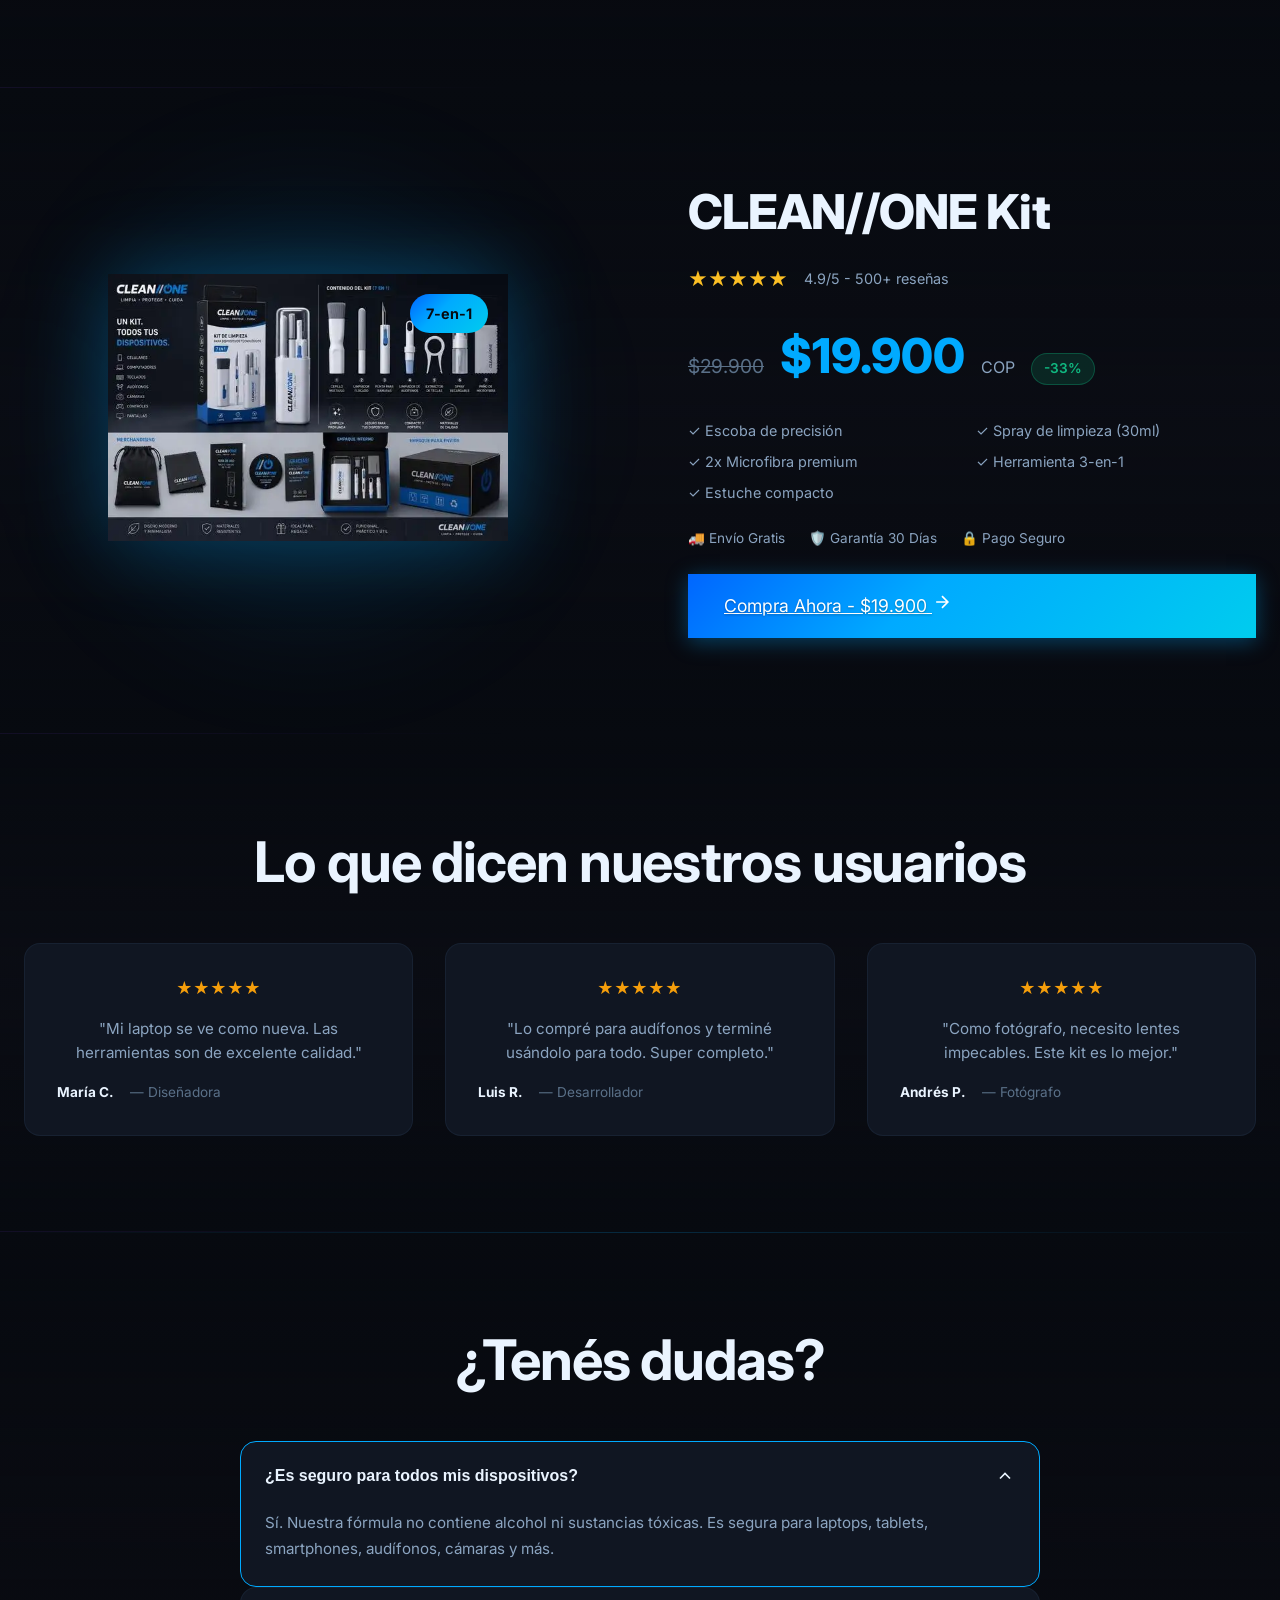
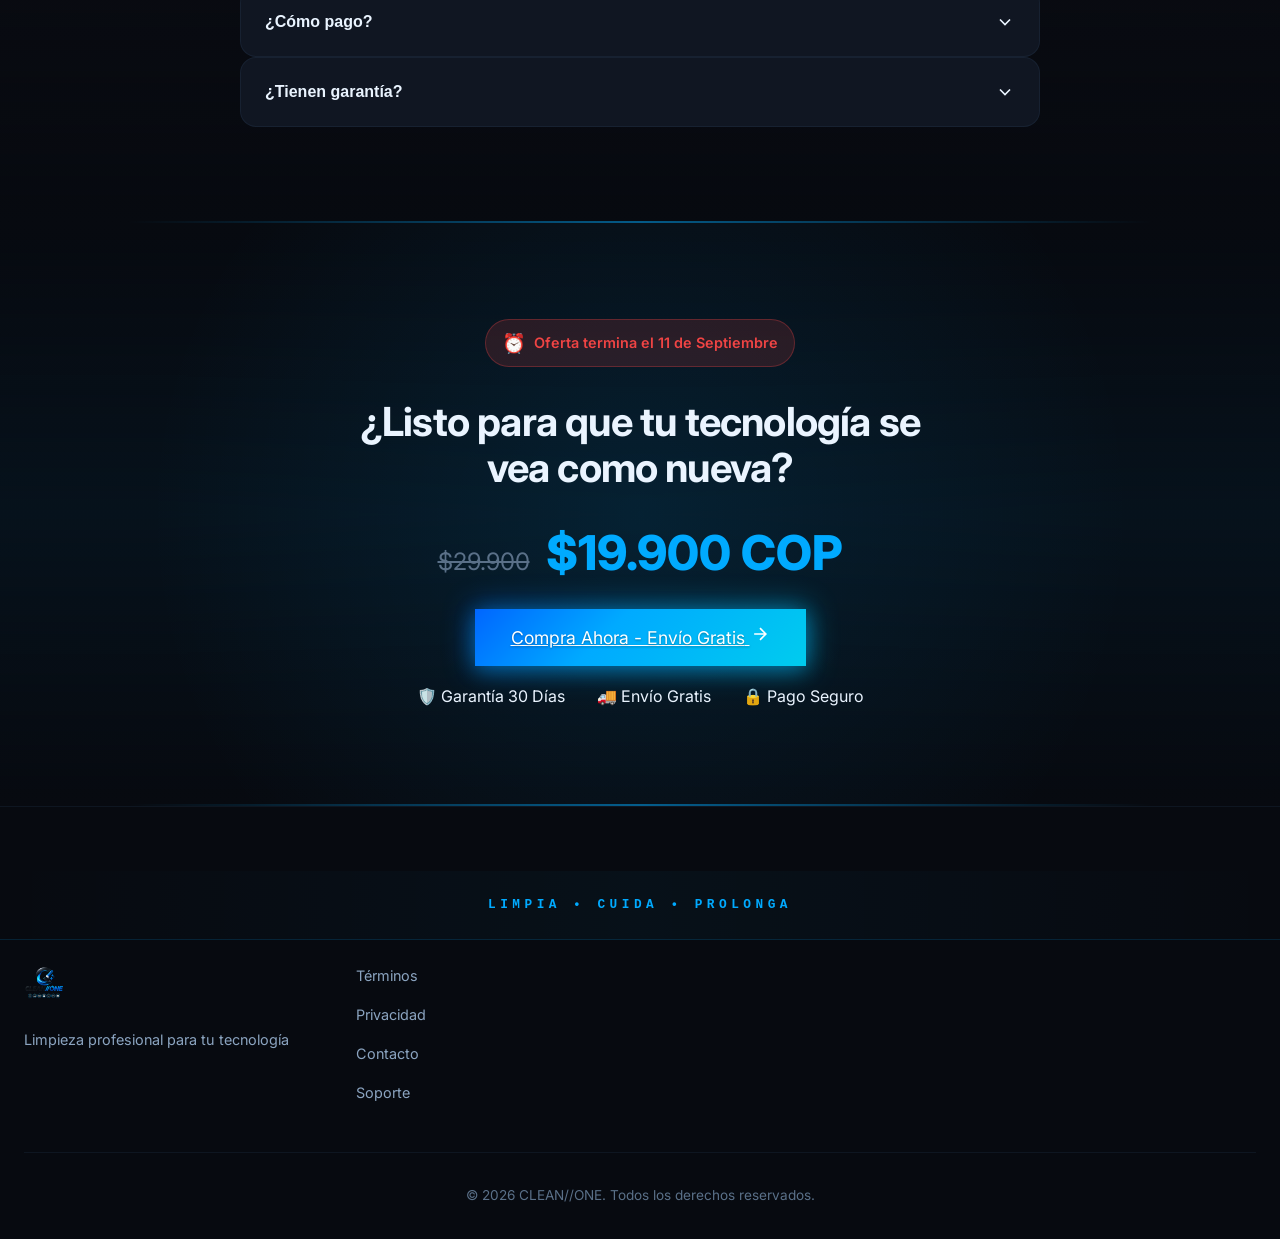
==== commit fff03e89: "perf: optimize page load — compress images, minify CSS/JS, lazy loading - Logo.png: 758KB → 84KB (89" ====
--- a/index.html
+++ b/index.html
@@ -7,9 +7,9 @@
     <meta name="description" content="Kit de limpieza profesional para tecnología. 7 herramientas especializadas. Envío gratis a todo Colombia. $19.900 COP.">
     <link rel="preconnect" href="https://fonts.googleapis.com">
     <link rel="preconnect" href="https://fonts.gstatic.com" crossorigin>
-    <link href="https://fonts.googleapis.com/css2?family=Inter:wght@300;400;500;600;700;800;900&display=swap" rel="stylesheet">
-    <link rel="stylesheet" href="styles.css">
-    <link rel="icon" type="image/png" href="images/logo.png">
+    <link href="https://fonts.googleapis.com/css2?family=Inter:wght@300;400;500;600;700;800;900&display=swap" rel="stylesheet" media="print" onload="this.media='all'">
+    <link rel="stylesheet" href="styles.min.css">
+    <link rel="icon" type="image/webp" href="images/logo.webp">
 </head>
 <body>
     <!-- SCROLL PROGRESS BAR -->
@@ -205,7 +205,7 @@
                         <div class="product-glow-large"></div>
                         <picture>
                             <source srcset="images/kit-clean.webp" type="image/webp">
-                            <img src="images/kit-clean.jpg" alt="CLEAN//ONE - Kit de Limpieza 7-en-1" class="product-main-image">
+                            <img src="images/kit-clean.jpg" alt="CLEAN//ONE - Kit de Limpieza 7-en-1" class="product-main-image" loading="lazy">
                         </picture>
                         <div class="floating-badge">7-en-1</div>
                     </div>
@@ -359,7 +359,7 @@
                     <a href="#" class="nav-logo">
                         <picture>
                             <source srcset="images/logo.webp" type="image/webp">
-                            <img src="images/logo.png" alt="CLEAN//ONE" class="footer-logo-img">
+                            <img src="images/logo.png" alt="CLEAN//ONE" class="footer-logo-img" loading="lazy">
                         </picture>
                     </a>
                     <p class="footer-tagline">Limpieza profesional para tu tecnología</p>
@@ -393,6 +393,6 @@
         </div>
     </div>
 
-    <script src="script.js"></script>
+    <script src="script.min.js" defer></script>
 </body>
 </html>
--- a/styles.min.css
+++ b/styles.min.css
@@ -0,0 +1 @@
+/* ============================================ CLEAN//ONE - Premium Landing Page 2026 Scroll-Driven Animations + Micro-Interactions ============================================ */ /* CSS Variables - Design Tokens */ :root { /* Colors — CLEAN//ONE Brand Identity (Blue/Cyan from logo) */ --bg-primary: #070a10; --bg-secondary: #0c1018; --bg-card: #101622; --bg-card-hover: #151d2e; --bg-glass: rgba(16, 22, 34, 0.75); --text-primary: #eaf4ff; --text-secondary: #8ba4c0; --text-muted: #5a7088; /* Brand Blues — matched to logo gradient */ --accent-primary: #00aaff; --accent-secondary: #0088dd; --accent-tertiary: #00ccee; --accent-gradient: linear-gradient(135deg, #0066ff 0%, #00aaff 40%, #00ccee 100%); --accent-gradient-text: linear-gradient(90deg, #00aaff 0%, #00ccee 30%, #0088ff 60%, #00aaff 100%); --accent-glow: 0 0 40px rgba(0, 170, 255, 0.4), 0 0 80px rgba(0, 170, 255, 0.15); --success: #10b981; --warning: #f59e0b; --error: #ef4444; --border-subtle: rgba(100, 160, 220, 0.08); --border-accent: rgba(0, 170, 255, 0.3); /* Shadows */ --shadow-sm: 0 2px 8px rgba(0, 0, 0, 0.4); --shadow-md: 0 8px 32px rgba(0, 0, 0, 0.5); --shadow-lg: 0 24px 64px rgba(0, 0, 0, 0.6); --shadow-glow: 0 0 60px rgba(0, 170, 255, 0.12); --shadow-glow-strong: 0 0 80px rgba(0, 170, 255, 0.2); /* Border Radius */ --radius-sm: 8px; --radius-md: 12px; --radius-lg: 16px; --radius-xl: 24px; --radius-2xl: 32px; --radius-full: 9999px; /* Transitions - Spring Physics */ --ease-spring: cubic-bezier(0.34, 1.56, 0.64, 1); --ease-smooth: cubic-bezier(0.4, 0, 0.2, 1); --ease-out: cubic-bezier(0, 0, 0.2, 1); --ease-in-out: cubic-bezier(0.4, 0, 0.2, 1); --duration-fast: 150ms; --duration-normal: 250ms; --duration-slow: 400ms; /* Typography */ --font-primary: 'Inter', -apple-system, BlinkMacSystemFont, system-ui, sans-serif; --font-mono: 'JetBrains Mono', 'Fira Code', monospace; /* Spacing */ --space-xs: 4px; --space-sm: 8px; --space-md: 16px; --space-lg: 24px; --space-xl: 32px; --space-2xl: 48px; --space-3xl: 64px; --space-4xl: 96px; } /* ============================================ RESET & BASE ============================================ */ *, *::before, *::after { margin: 0; padding: 0; box-sizing: border-box; } html { scroll-behavior: smooth; font-size: 16px; -webkit-font-smoothing: antialiased; -moz-osx-font-smoothing: grayscale; } body { font-family: var(--font-primary); background: var(--bg-primary); color: var(--text-primary); line-height: 1.6; overflow-x: hidden; } /* Selection */ ::selection { background: rgba(0, 170, 255, 0.35); color: var(--text-primary); } /* Scrollbar */ ::-webkit-scrollbar { width: 8px; } ::-webkit-scrollbar-track { background: var(--bg-primary); } ::-webkit-scrollbar-thumb { background: var(--accent-primary); border-radius: var(--radius-full); } ::-webkit-scrollbar-thumb:hover { background: var(--accent-secondary); } /* Container */ .container { max-width: 1280px; margin: 0 auto; padding: 0 var(--space-lg); } /* ===== BRAND STRIP ===== */ .brand-strip { background: linear-gradient(90deg, rgba(0, 170, 255, 0.06) 0%, rgba(0, 102, 255, 0.1) 50%, rgba(0, 170, 255, 0.06) 100%); border-top: 1px solid rgba(0, 170, 255, 0.12); border-bottom: 1px solid rgba(0, 170, 255, 0.12); padding: var(--space-md) 0; overflow: hidden; } .brand-strip-inner { display: flex; align-items: center; justify-content: center; gap: var(--space-lg); font-family: var(--font-mono); font-size: 0.8rem; font-weight: 500; letter-spacing: 0.08em; color: var(--text-secondary); } .brand-strip-item { white-space: nowrap; transition: color var(--duration-fast); } .brand-strip-item:hover { color: var(--accent-primary); } .brand-strip-dot { color: var(--accent-primary); opacity: 0.5; } /* ============================================ SCROLL PROGRESS BAR ============================================ */ .scroll-progress { position: fixed; top: 0; left: 0; width: 0%; height: 3px; background: var(--accent-gradient); z-index: 10000; transition: width 0.1s ease-out; } /* ============================================ CURSOR TRAIL ============================================ */ .cursor-trail { position: fixed; width: 20px; height: 20px; border-radius: 50%; background: radial-gradient(circle, rgba(0, 170, 255, 0.4) 0%, transparent 70%); pointer-events: none; z-index: 9999; transform: translate(-50%, -50%); transition: transform 0.1s ease-out, opacity 0.3s ease; mix-blend-mode: screen; } .cursor-trail.hovering { transform: translate(-50%, -50%) scale(2); background: radial-gradient(circle, rgba(0, 170, 255, 0.6) 0%, transparent 70%); } /* ============================================ PARTICLES BACKGROUND ============================================ */ .particles-container { position: fixed; inset: 0; pointer-events: none; z-index: -1; overflow: hidden; } .particle { position: absolute; width: 4px; height: 4px; background: var(--accent-primary); border-radius: 50%; opacity: 0.3; animation: particle-float linear infinite; } @keyframes particle-float { 0% { transform: translateY(100vh) rotate(0deg); opacity: 0; } 10% { opacity: 0.3; } 90% { opacity: 0.3; } 100% { transform: translateY(-100px) rotate(720deg); opacity: 0; } } /* ============================================ SOCIAL PROOF BAR ============================================ */ .social-proof-bar { position: fixed; top: 70px; left: 0; right: 0; z-index: 999; background: rgba(6, 6, 11, 0.95); backdrop-filter: blur(20px); border-bottom: 1px solid var(--border-subtle); padding: var(--space-sm) 0; transform: translateY(-100%); opacity: 0; transition: all var(--duration-slow) var(--ease-smooth); } .social-proof-bar.visible { transform: translateY(0); opacity: 1; } .social-proof-content { max-width: 1280px; margin: 0 auto; padding: 0 var(--space-lg); display: flex; align-items: center; justify-content: center; gap: var(--space-lg); font-size: 0.85rem; } .live-viewers { display: flex; align-items: center; gap: var(--space-sm); color: var(--text-secondary); } .pulse-dot { width: 8px; height: 8px; background: var(--success); border-radius: 50%; animation: pulse 2s ease-in-out infinite; } @keyframes pulse { 0%, 100% { transform: scale(1); opacity: 1; } 50% { transform: scale(1.2); opacity: 0.7; } } .social-proof-divider { width: 1px; height: 16px; background: var(--border-subtle); } .recent-purchase { display: flex; align-items: center; gap: var(--space-sm); color: var(--text-secondary); } .purchase-icon { font-size: 1rem; } /* ============================================ TYPOGRAPHY ============================================ */ h1, h2, h3, h4, h5, h6 { font-weight: 700; line-height: 1.15; letter-spacing: -0.02em; } .gradient-text { background: var(--accent-gradient-text); background-size: 200% auto; -webkit-background-clip: text; -webkit-text-fill-color: transparent; background-clip: text; animation: shimmer 4s ease-in-out infinite; text-shadow: 0 0 40px rgba(0, 170, 255, 0.3); filter: brightness(1.1); } @keyframes shimmer { 0%, 100% { background-position: 0% center; } 50% { background-position: 200% center; } } .section-label { display: inline-flex; align-items: center; gap: var(--space-sm); font-family: var(--font-mono); font-size: 0.75rem; font-weight: 500; text-transform: uppercase; letter-spacing: 0.15em; color: var(--accent-primary); padding: var(--space-sm) var(--space-md); background: rgba(0, 170, 255, 0.08); border: 1px solid rgba(0, 170, 255, 0.15); border-radius: var(--radius-full); margin-bottom: var(--space-lg); } .section-label::before { content: ''; width: 6px; height: 6px; background: var(--accent-primary); border-radius: 50%; animation: pulse-dot 2s ease-in-out infinite; } @keyframes pulse-dot { 0%, 100% { opacity: 1; transform: scale(1); } 50% { opacity: 0.5; transform: scale(1.3); } } .section-title { font-size: clamp(2.25rem, 5vw, 3.5rem); margin-bottom: var(--space-lg); } /* ============================================ BUTTONS - Micro-Interactions ============================================ */ .btn { position: relative; display: inline-flex; align-items: center; justify-content: center; gap: var(--space-sm); padding: 14px 28px; font-family: var(--font-primary); font-size: 1rem; font-weight: 600; text-decoration: none; border-radius: var(--radius-md); border: none; cursor: pointer; overflow: hidden; transition: all var(--duration-normal) var(--ease-smooth); } .btn::before { content: ''; position: absolute; inset: 0; background: linear-gradient(135deg, rgba(255,255,255,0.1) 0%, rgba(255,255,255,0) 100%); opacity: 0; transition: opacity var(--duration-fast); } .btn:hover::before { opacity: 1; } .btn-primary { background: var(--accent-gradient); color: #fff; box-shadow: 0 4px 20px rgba(0, 170, 255, 0.35); text-shadow: 0 1px 2px rgba(0, 0, 0, 0.3); } .btn-primary:hover { transform: translateY(-3px) scale(1.02); box-shadow: 0 8px 30px rgba(0, 170, 255, 0.45); } .btn-primary:active { transform: translateY(-1px) scale(0.98); } .btn-secondary { background: var(--bg-glass); color: var(--text-primary); border: 1px solid var(--border-subtle); backdrop-filter: blur(10px); } .btn-secondary:hover { background: var(--bg-card-hover); border-color: var(--accent-primary); transform: translateY(-2px); } .btn-large { padding: 18px 36px; font-size: 1.1rem; } .btn-full { width: 100%; } /* Button Glow Effect */ .btn-glow { position: relative; } .btn-glow::after { content: ''; position: absolute; inset: -2px; background: var(--accent-gradient); border-radius: inherit; z-index: -1; filter: blur(15px); opacity: 0.5; animation: glow-pulse 3s ease-in-out infinite; } @keyframes glow-pulse { 0%, 100% { opacity: 0.4; filter: blur(15px); } 50% { opacity: 0.7; filter: blur(20px); } } /* ============================================ NAVBAR - Glassmorphism + Scroll Effect ============================================ */ .navbar { position: fixed; top: 0; left: 0; right: 0; z-index: 1000; padding: var(--space-md) 0; background: rgba(6, 6, 11, 0.5); backdrop-filter: blur(20px); -webkit-backdrop-filter: blur(20px); border-bottom: 1px solid transparent; transition: all var(--duration-slow) var(--ease-smooth); } .navbar.scrolled { padding: var(--space-sm) 0; background: rgba(6, 6, 11, 0.9); border-bottom-color: var(--border-subtle); box-shadow: var(--shadow-md); } .nav-container { max-width: 1280px; margin: 0 auto; padding: 0 var(--space-lg); display: flex; align-items: center; justify-content: space-between; } .nav-logo { text-decoration: none; } .nav-logo-img { height: 45px; width: auto; transition: transform var(--duration-normal) var(--ease-spring); } .nav-logo:hover .nav-logo-img { transform: scale(1.05); } .nav-links { display: flex; gap: var(--space-xl); } .nav-links a { position: relative; color: var(--text-secondary); text-decoration: none; font-size: 0.9rem; font-weight: 500; transition: color var(--duration-fast); } .nav-links a::after { content: ''; position: absolute; bottom: -4px; left: 0; width: 0; height: 2px; background: var(--accent-gradient); border-radius: var(--radius-full); transition: width var(--duration-normal) var(--ease-spring); } .nav-links a:hover { color: var(--text-primary); } .nav-links a:hover::after { width: 100%; } .nav-cta { padding: 10px 20px; background: var(--accent-gradient); color: var(--bg-primary) !important; font-weight: 600; font-size: 0.9rem; border-radius: var(--radius-sm); text-decoration: none; transition: all var(--duration-normal) var(--ease-spring); } .nav-cta:hover { transform: translateY(-2px) scale(1.05); box-shadow: 0 4px 20px rgba(0, 170, 255, 0.4); } /* ============================================ HERO - Parallax + Scroll-Driven ============================================ */ .hero { position: relative; min-height: 100vh; display: flex; align-items: center; padding: 140px 0 100px; overflow: hidden; } .hero-bg { position: absolute; inset: 0; z-index: -1; } .hero-gradient { position: absolute; top: -30%; right: -10%; width: 70%; height: 70%; background: radial-gradient(circle, rgba(0, 170, 255, 0.15) 0%, rgba(0, 102, 255, 0.05) 40%, transparent 70%); filter: blur(80px); animation: gradient-drift 20s ease-in-out infinite; } @keyframes gradient-drift { 0%, 100% { transform: translate(0, 0) scale(1); } 25% { transform: translate(-5%, 5%) scale(1.1); } 50% { transform: translate(-10%, 0%) scale(1); } 75% { transform: translate(-5%, -5%) scale(0.9); } } .hero-grid { position: absolute; inset: 0; background-image: linear-gradient(rgba(255, 255, 255, 0.015) 1px, transparent 1px), linear-gradient(90deg, rgba(255, 255, 255, 0.015) 1px, transparent 1px); background-size: 80px 80px; mask-image: radial-gradient(ellipse at center, black 20%, transparent 70%); animation: grid-scroll 30s linear infinite; } @keyframes grid-scroll { 0% { transform: translateY(0); } 100% { transform: translateY(80px); } } .hero-container { max-width: 1280px; margin: 0 auto; padding: 0 var(--space-lg); display: grid; grid-template-columns: 1fr 1fr; gap: var(--space-4xl); align-items: center; } .hero-content { position: relative; z-index: 1; } .hero-badge { display: inline-flex; align-items: center; gap: var(--space-sm); padding: var(--space-sm) var(--space-md); background: rgba(0, 170, 255, 0.1); border: 1px solid rgba(0, 170, 255, 0.25); border-radius: var(--radius-full); font-size: 0.85rem; font-weight: 500; color: var(--accent-primary); margin-bottom: var(--space-xl); animation: badge-in 0.8s var(--ease-spring) both; } @keyframes badge-in { from { opacity: 0; transform: translateY(20px) scale(0.9); } to { opacity: 1; transform: translateY(0) scale(1); } } .hero-title { font-size: clamp(2.75rem, 6vw, 4.5rem); font-weight: 900; line-height: 1.05; margin-bottom: var(--space-xl); letter-spacing: -0.03em; animation: title-in 1s var(--ease-spring) 0.1s both; } @keyframes title-in { from { opacity: 0; transform: translateY(30px); } to { opacity: 1; transform: translateY(0); } } .hero-subtitle { font-size: 1.2rem; color: var(--text-secondary); line-height: 1.7; margin-bottom: var(--space-lg); max-width: 520px; animation: subtitle-in 1s var(--ease-spring) 0.2s both; } @keyframes subtitle-in { from { opacity: 0; transform: translateY(30px); } to { opacity: 1; transform: translateY(0); } } /* ===== BRAND TAGLINE ===== */ .hero-tagline { font-family: var(--font-mono); font-size: 0.85rem; font-weight: 600; letter-spacing: 0.25em; text-transform: uppercase; color: var(--accent-primary); margin-bottom: var(--space-lg); padding: var(--space-sm) 0; border-top: 1px solid rgba(0, 170, 255, 0.2); border-bottom: 1px solid rgba(0, 170, 255, 0.2); display: inline-block; animation: tagline-in 1s var(--ease-spring) 0.15s both; } @keyframes tagline-in { from { opacity: 0; transform: translateX(-20px); } to { opacity: 1; transform: translateX(0); } } /* ===== DEVICE ICONS (from logo) ===== */ .hero-devices { display: flex; gap: var(--space-md); margin-bottom: var(--space-2xl); animation: devices-in 1s var(--ease-spring) 0.25s both; } @keyframes devices-in { from { opacity: 0; transform: translateY(15px); } to { opacity: 1; transform: translateY(0); } } .device-icon { width: 44px; height: 44px; display: flex; align-items: center; justify-content: center; border-radius: 50%; border: 1.5px solid rgba(0, 170, 255, 0.25); background: rgba(0, 170, 255, 0.06); color: var(--accent-primary); transition: all var(--duration-normal) var(--ease-spring); cursor: default; } .device-icon:hover { background: rgba(0, 170, 255, 0.15); border-color: var(--accent-primary); transform: translateY(-3px) scale(1.1); box-shadow: 0 4px 20px rgba(0, 170, 255, 0.3); } .device-icon svg { width: 20px; height: 20px; } .hero-cta-group { display: flex; gap: var(--space-md); margin-bottom: var(--space-2xl); animation: cta-in 1s var(--ease-spring) 0.3s both; } @keyframes cta-in { from { opacity: 0; transform: translateY(30px); } to { opacity: 1; transform: translateY(0); } } .hero-trust { display: flex; gap: var(--space-xl); animation: trust-in 1s var(--ease-spring) 0.4s both; } @keyframes trust-in { from { opacity: 0; transform: translateY(20px); } to { opacity: 1; transform: translateY(0); } } .trust-item { display: flex; align-items: center; gap: 6px; font-size: 0.85rem; color: var(--text-secondary); } .trust-item svg { color: var(--accent-primary); } /* Hero Visual */ .hero-visual { position: relative; display: flex; justify-content: center; align-items: center; animation: visual-in 1.2s var(--ease-spring) 0.3s both; } @keyframes visual-in { from { opacity: 0; transform: scale(0.8) translateY(40px); } to { opacity: 1; transform: scale(1) translateY(0); } } .product-showcase { position: relative; width: 100%; max-width: 500px; } .product-glow { position: absolute; inset: -30%; background: radial-gradient(circle, rgba(0, 170, 255, 0.2) 0%, transparent 60%); filter: blur(50px); animation: glow-breathe 4s ease-in-out infinite; } @keyframes glow-breathe { 0%, 100% { opacity: 0.5; transform: scale(1); } 50% { opacity: 0.8; transform: scale(1.1); } } .product-image { position: relative; display: flex; justify-content: center; align-items: center; } /* ===== HERO LOGO ===== */ .hero-logo-wrapper { text-align: center; margin-bottom: var(--space-lg); animation: logo-in 1s var(--ease-spring) 0.2s both; } @keyframes logo-in { from { opacity: 0; transform: scale(0.8) translateY(20px); } to { opacity: 1; transform: scale(1) translateY(0); } } .hero-logo-img { width: 100%; max-width: 280px; height: auto; filter: drop-shadow(0 0 30px rgba(0, 170, 255, 0.25)); animation: logo-float 6s ease-in-out infinite; } .hero-logo { width: 100%; max-width: 420px; height: auto; filter: drop-shadow(0 0 40px rgba(0, 170, 255, 0.3)); animation: logo-float 6s ease-in-out infinite; } @keyframes logo-float { 0%, 100% { transform: translateY(0) rotate(0deg); } 25% { transform: translateY(-12px) rotate(1deg); } 75% { transform: translateY(-8px) rotate(-1deg); } } /* Floating Tools */ .floating-tools { position: absolute; inset: 0; pointer-events: none; } .tool { position: absolute; font-size: 2rem; filter: drop-shadow(0 4px 20px rgba(0, 0, 0, 0.4)); } .tool-1 { top: 5%; left: 0%; animation: tool-float-1 7s ease-in-out infinite; } .tool-2 { top: 15%; right: 5%; animation: tool-float-2 8s ease-in-out infinite; } .tool-3 { bottom: 25%; left: -5%; animation: tool-float-3 6s ease-in-out infinite; } .tool-4 { bottom: 15%; right: 10%; animation: tool-float-4 9s ease-in-out infinite; } @keyframes tool-float-1 { 0%, 100% { transform: translate(0, 0) rotate(0deg); } 50% { transform: translate(10px, -20px) rotate(10deg); } } @keyframes tool-float-2 { 0%, 100% { transform: translate(0, 0) rotate(0deg); } 50% { transform: translate(-15px, -15px) rotate(-8deg); } } @keyframes tool-float-3 { 0%, 100% { transform: translate(0, 0) rotate(0deg); } 50% { transform: translate(20px, -10px) rotate(12deg); } } @keyframes tool-float-4 { 0%, 100% { transform: translate(0, 0) rotate(0deg); } 50% { transform: translate(-10px, 15px) rotate(-10deg); } } /* Hero Scroll Indicator */ .hero-scroll-indicator { position: absolute; bottom: 30px; left: 50%; transform: translateX(-50%); display: flex; flex-direction: column; align-items: center; gap: var(--space-sm); color: var(--text-muted); font-size: 0.8rem; animation: scroll-bounce 2s ease-in-out infinite; } @keyframes scroll-bounce { 0%, 100% { transform: translateX(-50%) translateY(0); } 50% { transform: translateX(-50%) translateY(10px); } } /* ============================================ COUNTDOWN SECTION ============================================ */ .countdown-section { position: relative; padding: var(--space-4xl) 0; background: linear-gradient(180deg, var(--bg-primary) 0%, var(--bg-secondary) 50%, var(--bg-primary) 100%); overflow: hidden; } .countdown-section::before { content: ''; position: absolute; top: 50%; left: 50%; transform: translate(-50%, -50%); width: 600px; height: 600px; background: radial-gradient(circle, rgba(239, 68, 68, 0.15) 0%, transparent 70%); filter: blur(60px); animation: urgency-glow 3s ease-in-out infinite; } @keyframes urgency-glow { 0%, 100% { opacity: 0.5; transform: translate(-50%, -50%) scale(1); } 50% { opacity: 0.8; transform: translate(-50%, -50%) scale(1.1); } } .countdown-content { position: relative; text-align: center; z-index: 1; } .countdown-badge { display: inline-flex; align-items: center; gap: var(--space-sm); padding: var(--space-sm) var(--space-md); background: rgba(239, 68, 68, 0.15); border: 1px solid rgba(239, 68, 68, 0.3); border-radius: var(--radius-full); font-size: 0.9rem; font-weight: 600; color: #ef4444; margin-bottom: var(--space-xl); animation: badge-pulse 2s ease-in-out infinite; } @keyframes badge-pulse { 0%, 100% { transform: scale(1); } 50% { transform: scale(1.05); } } .countdown-badge-icon { font-size: 1.2rem; } .countdown-title { font-size: clamp(1.75rem, 4vw, 2.5rem); margin-bottom: var(--space-2xl); color: var(--text-primary); } .countdown-timer { display: flex; justify-content: center; align-items: center; gap: var(--space-md); margin-bottom: var(--space-2xl); } .countdown-item { display: flex; flex-direction: column; align-items: center; padding: var(--space-lg) var(--space-xl); background: var(--bg-card); border: 1px solid var(--border-subtle); border-radius: var(--radius-lg); min-width: 100px; } .countdown-value { font-family: var(--font-mono); font-size: 2.5rem; font-weight: 700; color: var(--accent-primary); line-height: 1; } .countdown-label { font-size: 0.8rem; color: var(--text-muted); text-transform: uppercase; letter-spacing: 0.1em; margin-top: var(--space-sm); } .countdown-separator { font-size: 2rem; font-weight: 700; color: var(--text-muted); } /* Stock Counter */ .stock-counter { display: inline-flex; align-items: center; gap: var(--space-sm); padding: var(--space-md) var(--space-lg); background: rgba(245, 158, 11, 0.1); border: 1px solid rgba(245, 158, 11, 0.3); border-radius: var(--radius-full); font-size: 0.9rem; color: var(--warning); } .stock-icon { font-size: 1.2rem; } .stock-bar { width: 100px; height: 6px; background: rgba(245, 158, 11, 0.2); border-radius: var(--radius-full); overflow: hidden; margin-left: var(--space-sm); } .stock-bar-fill { height: 100%; background: var(--warning); border-radius: var(--radius-full); transition: width 0.5s ease; } /* ============================================ PROBLEM SECTION ============================================ */ .problem-section { padding: var(--space-4xl) 0; background: var(--bg-primary); } .problem-content { text-align: center; } .problem-grid { display: grid; grid-template-columns: repeat(4, 1fr); gap: var(--space-lg); margin-bottom: var(--space-3xl); } .problem-card { padding: var(--space-xl); background: var(--bg-card); border: 1px solid var(--border-subtle); border-radius: var(--radius-lg); transition: all var(--duration-normal) var(--ease-smooth); } .problem-card:hover { background: var(--bg-card-hover); border-color: var(--error); transform: translateY(-5px); } .problem-icon { font-size: 3rem; margin-bottom: var(--space-md); } .problem-card h3 { font-size: 1.1rem; margin-bottom: var(--space-sm); color: var(--text-primary); } .problem-card p { font-size: 0.9rem; color: var(--text-secondary); line-height: 1.6; } .problem-stat { display: flex; flex-direction: column; align-items: center; gap: var(--space-md); } .stat-number { font-family: var(--font-mono); font-size: clamp(3rem, 6vw, 5rem); font-weight: 900; background: var(--accent-gradient-text); -webkit-background-clip: text; -webkit-text-fill-color: transparent; background-clip: text; line-height: 1; } .stat-text { max-width: 500px; font-size: 1rem; color: var(--text-secondary); line-height: 1.6; } /* ============================================ SOLUTION SECTION ============================================ */ .solution-section { padding: var(--space-4xl) 0; background: var(--bg-secondary); } .solution-content { text-align: center; max-width: 800px; margin: 0 auto; } .solution-description { font-size: 1.1rem; color: var(--text-secondary); line-height: 1.7; margin-bottom: var(--space-2xl); } .solution-features { display: grid; grid-template-columns: repeat(2, 1fr); gap: var(--space-lg); text-align: left; } .feature-item { display: flex; gap: var(--space-md); padding: var(--space-lg); background: var(--bg-card); border: 1px solid var(--border-subtle); border-radius: var(--radius-md); transition: all var(--duration-normal) var(--ease-smooth); } .feature-item:hover { border-color: var(--accent-primary); transform: translateY(-3px); } .feature-icon { width: 32px; height: 32px; display: flex; align-items: center; justify-content: center; background: rgba(0, 170, 255, 0.1); border-radius: var(--radius-sm); color: var(--accent-primary); font-weight: 700; flex-shrink: 0; } .feature-text { display: flex; flex-direction: column; gap: 4px; } .feature-text strong { color: var(--text-primary); font-size: 0.95rem; } .feature-text span { color: var(--text-secondary); font-size: 0.85rem; } /* ============================================ FEATURES SECTION ============================================ */ .features-section { padding: var(--space-4xl) 0; background: var(--bg-primary); } .features-section .container { text-align: center; } .features-grid { display: grid; grid-template-columns: repeat(3, 1fr); gap: var(--space-lg); margin-top: var(--space-2xl); } .feature-card { padding: var(--space-xl); background: var(--bg-card); border: 1px solid var(--border-subtle); border-radius: var(--radius-lg); text-align: left; transition: all var(--duration-normal) var(--ease-smooth); } .feature-card:hover { background: var(--bg-card-hover); border-color: var(--accent-primary); transform: translateY(-5px); } .feature-card-large { grid-column: span 2; } .feature-card-icon { font-size: 2.5rem; margin-bottom: var(--space-md); } .feature-card h3 { font-size: 1.1rem; margin-bottom: var(--space-sm); color: var(--text-primary); } .feature-card p { font-size: 0.9rem; color: var(--text-secondary); line-height: 1.6; } /* ============================================ PRODUCT SECTION ============================================ */ .product-section { padding: var(--space-4xl) 0; background: var(--bg-secondary); } .product-showcase-section { display: grid; grid-template-columns: 1fr 1fr; gap: var(--space-4xl); align-items: center; } .product-visual { position: relative; display: flex; justify-content: center; } .product-image-wrapper { position: relative; } .product-glow-large { position: absolute; inset: -40%; background: radial-gradient(circle, rgba(0, 170, 255, 0.2) 0%, transparent 60%); filter: blur(60px); animation: glow-breathe 4s ease-in-out infinite; } .product-main-image { position: relative; width: 100%; max-width: 400px; height: auto; filter: drop-shadow(0 0 40px rgba(0, 170, 255, 0.3)); animation: logo-float 6s ease-in-out infinite; } .floating-badge { position: absolute; top: 20px; right: 20px; padding: var(--space-sm) var(--space-md); background: var(--accent-gradient); color: var(--bg-primary); font-weight: 700; font-size: 0.9rem; border-radius: var(--radius-full); animation: badge-in 0.8s var(--ease-spring) 0.5s both; } .product-details { display: flex; flex-direction: column; gap: var(--space-lg); } .product-title { font-size: clamp(2rem, 4vw, 3rem); font-weight: 800; } .product-rating { display: flex; align-items: center; gap: var(--space-md); } .stars { color: #fbbf24; font-size: 1.2rem; } .rating-text { color: var(--text-secondary); font-size: 0.9rem; } .product-price { display: flex; align-items: baseline; gap: var(--space-md); flex-wrap: wrap; } .price-original { font-size: 1.2rem; color: var(--text-muted); text-decoration: line-through; } .price-current { font-size: clamp(2rem, 4vw, 3rem); font-weight: 800; color: var(--accent-primary); } .price-currency { font-size: 1rem; color: var(--text-secondary); } .price-discount { padding: 4px 12px; background: rgba(16, 185, 129, 0.15); border: 1px solid rgba(16, 185, 129, 0.3); border-radius: var(--radius-full); color: var(--success); font-weight: 600; font-size: 0.85rem; } .product-description { font-size: 1rem; color: var(--text-secondary); line-height: 1.7; } .product-includes { display: grid; grid-template-columns: repeat(2, 1fr); gap: var(--space-sm); list-style: none; } .product-includes li { display: flex; align-items: center; gap: var(--space-sm); font-size: 0.9rem; color: var(--text-secondary); } .product-includes li::before { content: ''; display: none; } .product-badges { display: flex; gap: var(--space-lg); flex-wrap: wrap; } .badge-item { display: flex; align-items: center; gap: var(--space-sm); font-size: 0.85rem; color: var(--text-secondary); } .badge-icon { font-size: 1.1rem; } /* ============================================ COMPARISON SECTION ============================================ */ .comparison-section { padding: var(--space-4xl) 0; background: var(--bg-primary); } .comparison-section .container { text-align: center; } .comparison-table { margin-top: var(--space-2xl); max-width: 800px; margin-left: auto; margin-right: auto; } .comparison-header, .comparison-row { display: grid; grid-template-columns: 2fr 1fr 1fr; gap: var(--space-md); padding: var(--space-md) var(--space-lg); border-radius: var(--radius-md); } .comparison-header { background: var(--bg-card); font-weight: 600; color: var(--text-primary); margin-bottom: var(--space-sm); } .comparison-row { background: var(--bg-card); border: 1px solid var(--border-subtle); transition: all var(--duration-normal) var(--ease-smooth); } .comparison-row:hover { border-color: var(--accent-primary); transform: translateX(5px); } .comparison-feature { text-align: left; color: var(--text-secondary); } .comparison-us, .comparison-them { text-align: center; } .comparison-us { color: var(--accent-primary); font-weight: 600; } .comparison-them { color: var(--text-muted); } .check { color: var(--success); font-size: 1.2rem; } .cross { color: var(--error); font-size: 1.2rem; } /* ============================================ REVIEWS SECTION ============================================ */ .reviews-section { padding: var(--space-4xl) 0; background: var(--bg-secondary); } .reviews-section .container { text-align: center; } .reviews-stats { margin-bottom: var(--space-2xl); } .reviews-rating { display: flex; align-items: center; justify-content: center; gap: var(--space-md); } .rating-number { font-size: 3rem; font-weight: 800; color: var(--accent-primary); } .rating-stars { color: #fbbf24; font-size: 1.5rem; } .rating-count { color: var(--text-secondary); font-size: 0.9rem; } .reviews-grid { display: grid; grid-template-columns: repeat(3, 1fr); gap: var(--space-lg); } .review-card { padding: var(--space-xl); background: var(--bg-card); border: 1px solid var(--border-subtle); border-radius: var(--radius-lg); text-align: left; transition: all var(--duration-normal) var(--ease-smooth); } .review-card:hover { border-color: var(--accent-primary); transform: translateY(-5px); } .review-stars { color: #fbbf24; font-size: 1rem; margin-bottom: var(--space-md); } .review-text { font-size: 0.95rem; color: var(--text-secondary); line-height: 1.7; margin-bottom: var(--space-lg); font-style: italic; } .review-author { display: flex; align-items: center; gap: var(--space-md); } .author-avatar { width: 40px; height: 40px; background: var(--accent-gradient); border-radius: 50%; display: flex; align-items: center; justify-content: center; font-weight: 700; font-size: 0.85rem; color: var(--bg-primary); } .author-info { display: flex; flex-direction: column; } .author-info strong { color: var(--text-primary); font-size: 0.9rem; } .author-info span { color: var(--text-muted); font-size: 0.8rem; } /* ============================================ FAQ SECTION ============================================ */ .faq-section { padding: var(--space-4xl) 0; background: var(--bg-primary); } .faq-section .container { text-align: center; } .faq-grid { max-width: 800px; margin: var(--space-2xl) auto 0; display: flex; flex-direction: column; gap: var(--space-md); } .faq-item { background: var(--bg-card); border: 1px solid var(--border-subtle); border-radius: var(--radius-lg); overflow: hidden; transition: all var(--duration-normal) var(--ease-smooth); } .faq-item:hover { border-color: var(--accent-primary); } .faq-item.active { border-color: var(--accent-primary); } .faq-question { width: 100%; display: flex; align-items: center; justify-content: space-between; padding: var(--space-lg); background: transparent; border: none; color: var(--text-primary); font-size: 1rem; font-weight: 600; text-align: left; cursor: pointer; transition: color var(--duration-fast); } .faq-question:hover { color: var(--accent-primary); } .faq-icon { flex-shrink: 0; transition: transform var(--duration-normal) var(--ease-spring); } .faq-item.active .faq-icon { transform: rotate(180deg); } .faq-answer { max-height: 0; overflow: hidden; transition: max-height var(--duration-slow) var(--ease-smooth), padding var(--duration-slow) var(--ease-smooth); } .faq-item.active .faq-answer { max-height: 300px; padding: 0 var(--space-lg) var(--space-lg); } .faq-answer p { color: var(--text-secondary); font-size: 0.95rem; line-height: 1.7; text-align: left; } /* ============================================ CTA SECTION ============================================ */ .cta-section { position: relative; padding: var(--space-4xl) 0; background: var(--bg-secondary); overflow: hidden; } .cta-bg { position: absolute; inset: 0; z-index: 0; } .cta-gradient { position: absolute; inset: 0; background: radial-gradient(circle at center, rgba(0, 170, 255, 0.1) 0%, transparent 70%); } .cta-content { position: relative; z-index: 1; text-align: center; max-width: 600px; margin: 0 auto; } .cta-urgency { display: inline-flex; align-items: center; gap: var(--space-sm); padding: var(--space-sm) var(--space-md); background: rgba(239, 68, 68, 0.15); border: 1px solid rgba(239, 68, 68, 0.3); border-radius: var(--radius-full); color: #ef4444; font-size: 0.9rem; font-weight: 600; margin-bottom: var(--space-xl); animation: urgency-pulse 2s ease-in-out infinite; } @keyframes urgency-pulse { 0%, 100% { transform: scale(1); } 50% { transform: scale(1.05); } } .urgency-icon { font-size: 1.2rem; } .cta-title { font-size: clamp(1.75rem, 4vw, 2.5rem); margin-bottom: var(--space-lg); } .cta-subtitle { font-size: 1.1rem; color: var(--text-secondary); margin-bottom: var(--space-xl); } .cta-price { display: flex; align-items: baseline; justify-content: center; gap: var(--space-md); margin-bottom: var(--space-xl); } .cta-price-original { font-size: 1.5rem; color: var(--text-muted); text-decoration: line-through; } .cta-price-current { font-size: clamp(2rem, 4vw, 3rem); font-weight: 800; color: var(--accent-primary); } .cta-buttons { margin-bottom: var(--space-xl); } .cta-trust { display: flex; justify-content: center; gap: var(--space-xl); flex-wrap: wrap; } .cta-trust .trust-item { display: flex; align-items: center; gap: var(--space-sm); font-size: 0.9rem; color: var(--text-secondary); } /* ============================================ FOOTER ============================================ */ /* ===== FOOTER MOTTO ===== */ .footer-motto { text-align: center; font-family: var(--font-mono); font-size: 0.8rem; font-weight: 600; letter-spacing: 0.35em; text-transform: uppercase; color: var(--accent-primary); padding: var(--space-lg) 0; margin-bottom: var(--space-lg); border-bottom: 1px solid rgba(0, 170, 255, 0.15); background: linear-gradient(90deg, transparent 0%, rgba(0, 170, 255, 0.04) 50%, transparent 100%); } .footer { padding: var(--space-3xl) 0 var(--space-xl); background: var(--bg-primary); border-top: 1px solid var(--border-subtle); } .footer-content { display: grid; grid-template-columns: 1fr 2fr 1fr; gap: var(--space-2xl); margin-bottom: var(--space-2xl); } .footer-brand { display: flex; flex-direction: column; gap: var(--space-md); } .footer-logo-img { height: 40px; width: auto; } .footer-tagline { color: var(--text-secondary); font-size: 0.9rem; } .footer-links { display: flex; flex-direction: column; gap: var(--space-md); } .footer-links a { color: var(--text-secondary); text-decoration: none; font-size: 0.9rem; transition: color var(--duration-fast); } .footer-links a:hover { color: var(--accent-primary); } .footer-social { display: flex; gap: var(--space-md); } .footer-social a { display: flex; align-items: center; justify-content: center; width: 40px; height: 40px; background: var(--bg-card); border: 1px solid var(--border-subtle); border-radius: var(--radius-sm); color: var(--text-secondary); transition: all var(--duration-normal) var(--ease-smooth); } .footer-social a:hover { background: var(--accent-primary); border-color: var(--accent-primary); color: var(--bg-primary); transform: translateY(-3px); } .footer-bottom { text-align: center; padding-top: var(--space-xl); border-top: 1px solid var(--border-subtle); } .footer-bottom p { color: var(--text-muted); font-size: 0.85rem; } /* ============================================ STICKY CTA - MOBILE ============================================ */ .sticky-cta { position: fixed; bottom: 0; left: 0; right: 0; z-index: 998; background: rgba(6, 6, 11, 0.98); backdrop-filter: blur(20px); border-top: 1px solid var(--border-subtle); padding: var(--space-md); transform: translateY(100%); opacity: 0; transition: all var(--duration-slow) var(--ease-smooth); } .sticky-cta.visible { transform: translateY(0); opacity: 1; } .sticky-cta-content { max-width: 1280px; margin: 0 auto; display: flex; align-items: center; justify-content: center; gap: var(--space-lg); } .sticky-cta-price { display: flex; align-items: baseline; gap: var(--space-sm); flex-shrink: 0; } .sticky-price { font-size: 1.25rem; font-weight: 700; color: var(--accent-primary); } .sticky-currency { font-size: 0.85rem; color: var(--text-secondary); } .sticky-cta .btn-primary { width: auto; white-space: nowrap; border-radius: 50px; padding: 14px 32px; font-weight: 700; font-size: 0.95rem; box-shadow: 0 4px 20px rgba(0, 170, 255, 0.4); background: var(--accent-gradient); color: var(--bg-primary); text-decoration: none; display: inline-flex; align-items: center; gap: 8px; position: relative; overflow: hidden; transition: all 0.3s ease; } .sticky-cta .btn-primary:hover { transform: translateY(-2px) scale(1.03); box-shadow: 0 6px 30px rgba(0, 170, 255, 0.5); } .sticky-cta .btn-primary::before { content: ''; position: absolute; inset: 0; background: linear-gradient(135deg, rgba(255,255,255,0.2) 0%, transparent 50%); opacity: 0; transition: opacity 0.3s; } .sticky-cta .btn-primary:hover::before { opacity: 1; } /* ============================================ SCROLL REVEAL ANIMATIONS - Section Transitions ============================================ */ /* Base reveal animation */ .scroll-reveal { opacity: 0; transform: translateY(50px); transition: opacity 0.8s cubic-bezier(0.4, 0, 0.2, 1), transform 0.8s cubic-bezier(0.4, 0, 0.2, 1); } .scroll-reveal.visible { opacity: 1; transform: translateY(0); } /* Staggered delays for children */ .scroll-reveal:nth-child(1) { transition-delay: 0s; } .scroll-reveal:nth-child(2) { transition-delay: 0.1s; } .scroll-reveal:nth-child(3) { transition-delay: 0.2s; } .scroll-reveal:nth-child(4) { transition-delay: 0.3s; } .scroll-reveal:nth-child(5) { transition-delay: 0.4s; } .scroll-reveal:nth-child(6) { transition-delay: 0.5s; } /* Section-specific animations */ section { position: relative; } /* Fade in from left */ .scroll-reveal-left { opacity: 0; transform: translateX(-60px); transition: opacity 0.8s cubic-bezier(0.4, 0, 0.2, 1), transform 0.8s cubic-bezier(0.4, 0, 0.2, 1); } .scroll-reveal-left.visible { opacity: 1; transform: translateX(0); } /* Fade in from right */ .scroll-reveal-right { opacity: 0; transform: translateX(60px); transition: opacity 0.8s cubic-bezier(0.4, 0, 0.2, 1), transform 0.8s cubic-bezier(0.4, 0, 0.2, 1); } .scroll-reveal-right.visible { opacity: 1; transform: translateX(0); } /* Scale up reveal */ .scroll-reveal-scale { opacity: 0; transform: scale(0.85); transition: opacity 0.8s cubic-bezier(0.4, 0, 0.2, 1), transform 0.8s cubic-bezier(0.4, 0, 0.2, 1); } .scroll-reveal-scale.visible { opacity: 1; transform: scale(1); } /* Rotate in reveal */ .scroll-reveal-rotate { opacity: 0; transform: rotate(-5deg) scale(0.9); transition: opacity 0.8s cubic-bezier(0.4, 0, 0.2, 1), transform 0.8s cubic-bezier(0.4, 0, 0.2, 1); } .scroll-reveal-rotate.visible { opacity: 1; transform: rotate(0) scale(1); } /* Section dividers with glow effect */ .section-divider { position: relative; height: 1px; background: linear-gradient(90deg, transparent 0%, var(--accent-primary) 50%, transparent 100%); margin: 0; opacity: 0.3; } .section-divider::before { content: ''; position: absolute; left: 50%; top: 50%; transform: translate(-50%, -50%); width: 200px; height: 40px; background: radial-gradient(ellipse, rgba(0, 170, 255, 0.2) 0%, transparent 70%); filter: blur(10px); } /* Parallax sections */ .parallax-section { will-change: transform; transition: transform 0.1s linear; } /* ============================================ REDUCED MOTION ============================================ */ @media (prefers-reduced-motion: reduce) { *, *::before, *::after { animation-duration: 0.01ms !important; animation-iteration-count: 1 !important; transition-duration: 0.01ms !important; } .scroll-progress, .cursor-trail, .particles-container, .particle { display: none !important; } } /* ============================================ SECTION STYLING & SEPARATION ============================================ */ /* Section glow effect on visible */ .section-enter { position: relative; } .section-enter::after { content: ''; position: absolute; bottom: 0; left: 50%; transform: translateX(-50%); width: 0; height: 2px; background: linear-gradient(90deg, transparent 0%, var(--accent-primary) 50%, transparent 100%); transition: width 0.8s cubic-bezier(0.4, 0, 0.2, 1); opacity: 0.5; } .section-enter.section-visible::after { width: 80%; } /* Alternating section backgrounds for visual separation */ .countdown-section, .solution-section, .comparison-section, .faq-section { position: relative; } .countdown-section::before, .solution-section::before, .comparison-section::before, .faq-section::before { content: ''; position: absolute; top: 0; left: 0; right: 0; height: 1px; background: linear-gradient(90deg, transparent 0%, rgba(0, 170, 255, 0.2) 50%, transparent 100%); } /* Section glow effect */ .problem-section, .features-section, .product-section, .reviews-section { position: relative; } .problem-section::after, .features-section::after, .product-section::after, .reviews-section::after { content: ''; position: absolute; bottom: 0; left: 0; right: 0; height: 1px; background: linear-gradient(90deg, transparent 0%, rgba(124, 58, 237, 0.2) 50%, transparent 100%); } /* Section background gradients */ .problem-section { background: linear-gradient(180deg, var(--bg-primary) 0%, rgba(13, 13, 20, 0.5) 50%, var(--bg-primary) 100%); } .solution-section { background: linear-gradient(180deg, var(--bg-primary) 0%, rgba(19, 19, 29, 0.3) 50%, var(--bg-primary) 100%); } .features-section { background: linear-gradient(180deg, var(--bg-primary) 0%, rgba(13, 13, 20, 0.4) 50%, var(--bg-primary) 100%); } .product-section { background: linear-gradient(180deg, var(--bg-primary) 0%, rgba(19, 19, 29, 0.3) 50%, var(--bg-primary) 100%); } .comparison-section { background: linear-gradient(180deg, var(--bg-primary) 0%, rgba(13, 13, 20, 0.4) 50%, var(--bg-primary) 100%); } .reviews-section { background: linear-gradient(180deg, var(--bg-primary) 0%, rgba(19, 19, 29, 0.3) 50%, var(--bg-primary) 100%); } .faq-section { background: linear-gradient(180deg, var(--bg-primary) 0%, rgba(13, 13, 20, 0.4) 50%, var(--bg-primary) 100%); } .cta-section { background: linear-gradient(180deg, var(--bg-primary) 0%, rgba(0, 170, 255, 0.05) 50%, var(--bg-primary) 100%); } /* Section number indicators */ .section-number { position: absolute; top: 40px; right: 40px; font-family: var(--font-mono); font-size: 4rem; font-weight: 900; color: rgba(0, 170, 255, 0.05); line-height: 1; pointer-events: none; user-select: none; } /* ============================================ RESPONSIVE ============================================ */ @media (max-width: 1024px) { .hero-container { grid-template-columns: 1fr; text-align: center; } .hero-content { order: 2; } .hero-visual { order: 1; } .hero-subtitle { margin-left: auto; margin-right: auto; } .hero-cta-group { justify-content: center; } .hero-trust { justify-content: center; } .problem-grid { grid-template-columns: repeat(2, 1fr); } .features-grid { grid-template-columns: repeat(2, 1fr); } .feature-card-large { grid-column: span 1; } .product-showcase-section { grid-template-columns: 1fr; text-align: center; } .product-visual { order: 2; } .product-details { order: 1; } .reviews-grid { grid-template-columns: repeat(2, 1fr); } .footer-content { grid-template-columns: 1fr; text-align: center; } .footer-social { justify-content: center; } } @media (max-width: 768px) { .nav-links { display: none; } .social-proof-content { flex-direction: column; gap: var(--space-sm); } .social-proof-divider { display: none; } .countdown-timer { flex-wrap: wrap; } .countdown-item { min-width: 70px; padding: var(--space-md); } .countdown-value { font-size: 1.75rem; } .problem-grid { grid-template-columns: 1fr; } .solution-features { grid-template-columns: 1fr; } .features-grid { grid-template-columns: 1fr; } .product-includes { grid-template-columns: 1fr; } .reviews-grid { grid-template-columns: 1fr; } .comparison-header, .comparison-row { grid-template-columns: 2fr 1fr 1fr; font-size: 0.85rem; } .sticky-cta { display: block; } } /* ============================================ SIMPLIFIED SECTIONS ============================================ */ /* Hero Product Image */ .hero-product-img { width: 100%; max-width: 400px; height: auto; border-radius: var(--radius-lg); filter: drop-shadow(0 0 30px rgba(0, 170, 255, 0.3)); } /* Countdown Inline */ .countdown-inline { display: flex; align-items: center; gap: var(--space-md); margin-top: var(--space-lg); padding: var(--space-sm) var(--space-md); background: rgba(239, 68, 68, 0.1); border: 1px solid rgba(239, 68, 68, 0.3); border-radius: var(--radius-full); font-size: 0.85rem; } .countdown-label { color: var(--text-secondary); } .countdown-mini { font-family: var(--font-mono); font-weight: 600; color: var(--error); letter-spacing: 0.05em; } .countdown-mini span { font-size: 1.1rem; margin-right: 2px; } /* Features Simplified */ .features-grid-simplified { display: grid; grid-template-columns: repeat(3, 1fr); gap: var(--space-xl); margin-top: var(--space-2xl); } .feature-item-simplified { text-align: center; padding: var(--space-xl); background: var(--bg-card); border-radius: var(--radius-lg); border: 1px solid var(--border-subtle); transition: all var(--duration-normal) var(--ease-smooth); } .feature-item-simplified:hover { border-color: var(--accent-primary); transform: translateY(-4px); box-shadow: var(--shadow-glow); } .feature-icon-simplified { font-size: 2.5rem; margin-bottom: var(--space-md); } .feature-item-simplified h3 { font-size: 1.1rem; margin-bottom: var(--space-sm); color: var(--text-primary); } .feature-item-simplified p { font-size: 0.9rem; color: var(--text-secondary); line-height: 1.5; } .features-more { text-align: center; margin-top: var(--space-xl); padding: var(--space-md); background: rgba(0, 170, 255, 0.05); border-radius: var(--radius-md); font-size: 0.9rem; color: var(--text-secondary); } /* Reviews Simplified */ .reviews-grid-simplified { display: grid; grid-template-columns: repeat(3, 1fr); gap: var(--space-xl); margin-top: var(--space-2xl); } .review-card-simplified { background: var(--bg-card); border-radius: var(--radius-lg); padding: var(--space-xl); border: 1px solid var(--border-subtle); transition: all var(--duration-normal) var(--ease-smooth); } .review-card-simplified:hover { border-color: var(--accent-primary); transform: translateY(-4px); } .review-card-simplified .review-stars { color: var(--warning); font-size: 1rem; margin-bottom: var(--space-md); } .review-card-simplified p { color: var(--text-secondary); font-size: 0.95rem; line-height: 1.6; margin-bottom: var(--space-md); } .review-card-simplified .review-author { font-size: 0.85rem; color: var(--text-muted); } .review-card-simplified .review-author strong { color: var(--text-primary); } /* FAQ Simplified */ .faq-grid-simplified { max-width: 800px; margin: var(--space-2xl) auto 0; } /* Responsive - Simplified Sections */ @media (max-width: 1024px) { .features-grid-simplified { grid-template-columns: repeat(2, 1fr); } .reviews-grid-simplified { grid-template-columns: repeat(2, 1fr); } } @media (max-width: 768px) { .features-grid-simplified { grid-template-columns: 1fr; } .reviews-grid-simplified { grid-template-columns: 1fr; } .countdown-inline { flex-direction: column; gap: var(--space-sm); } .nav-links { display: none; } .social-proof-content { flex-direction: column; gap: var(--space-sm); } .social-proof-divider { display: none; } .sticky-cta { display: block; } } @media (max-width: 480px) { .hero-title { font-size: 2rem; } .hero-cta-group { flex-direction: column; width: 100%; } .hero-cta-group .btn { width: 100%; } .countdown-mini { font-size: 0.9rem; } .countdown-mini span { font-size: 0.95rem; } } 
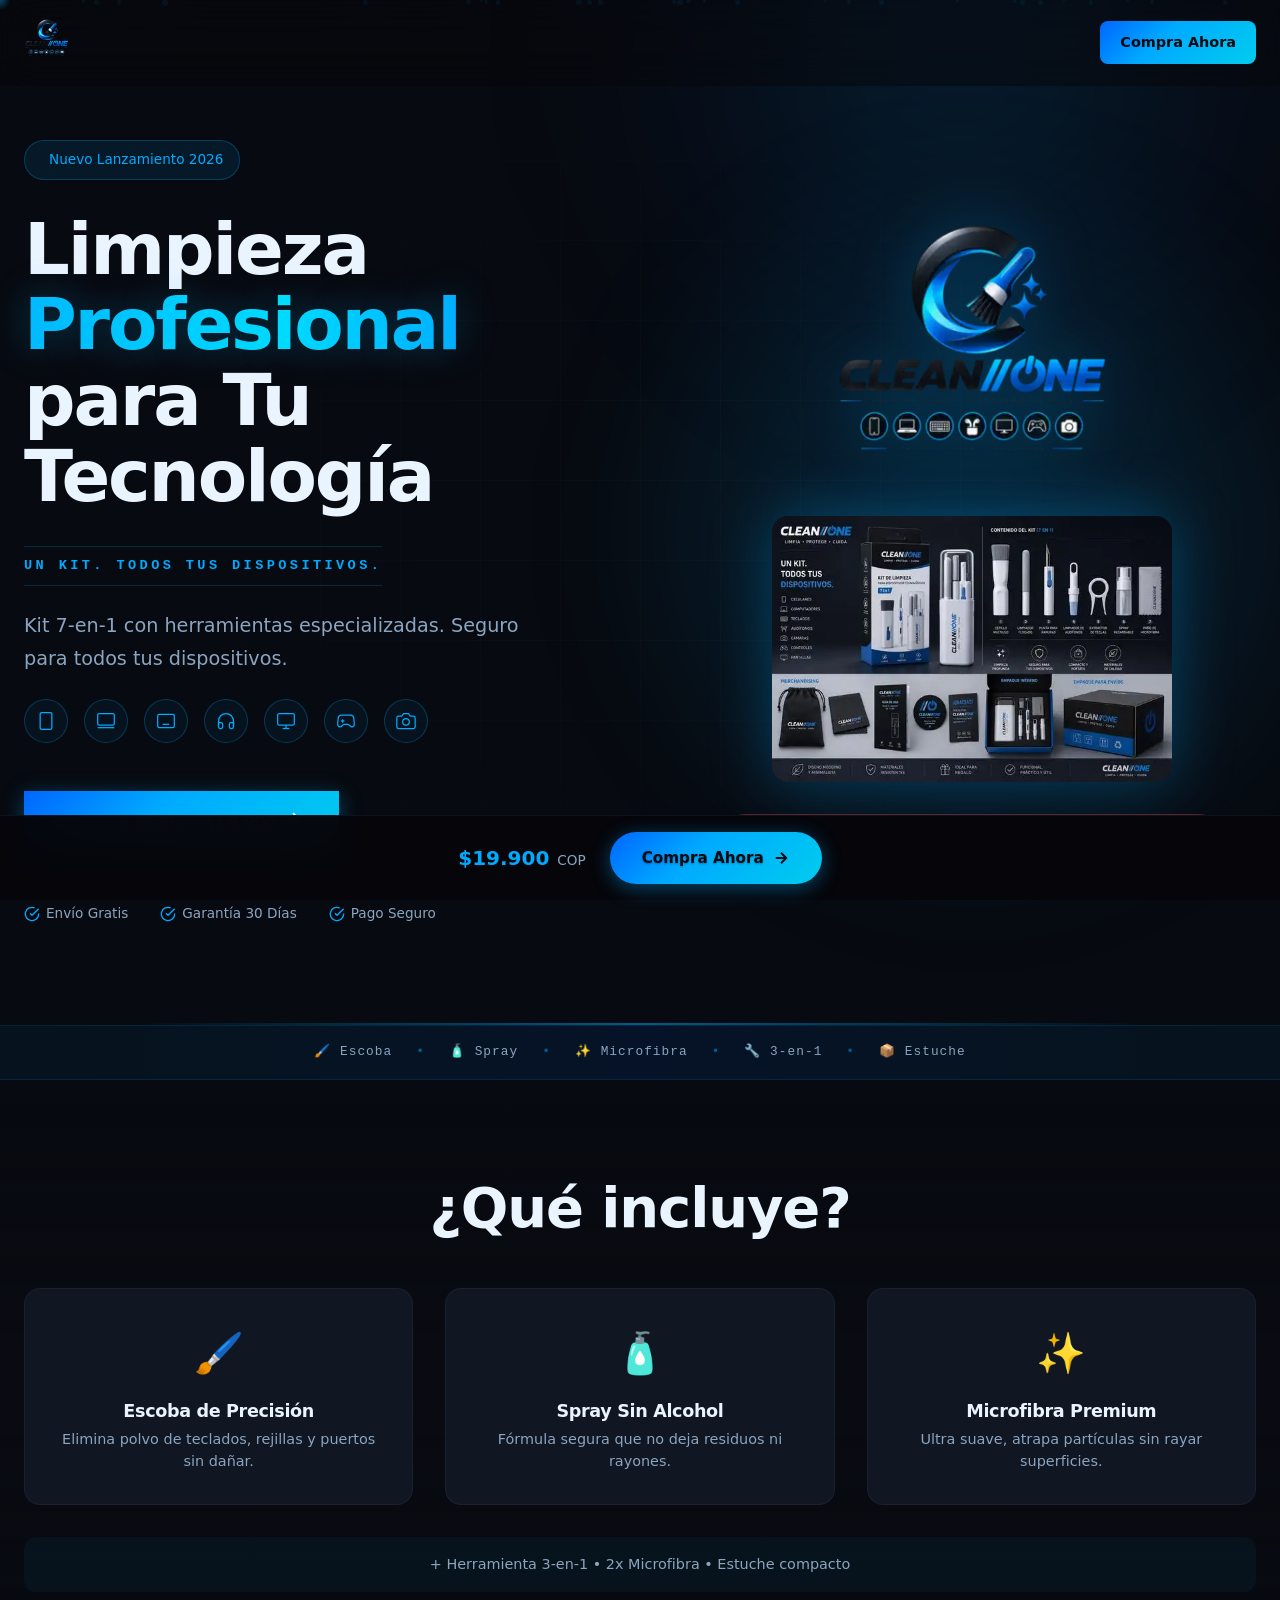
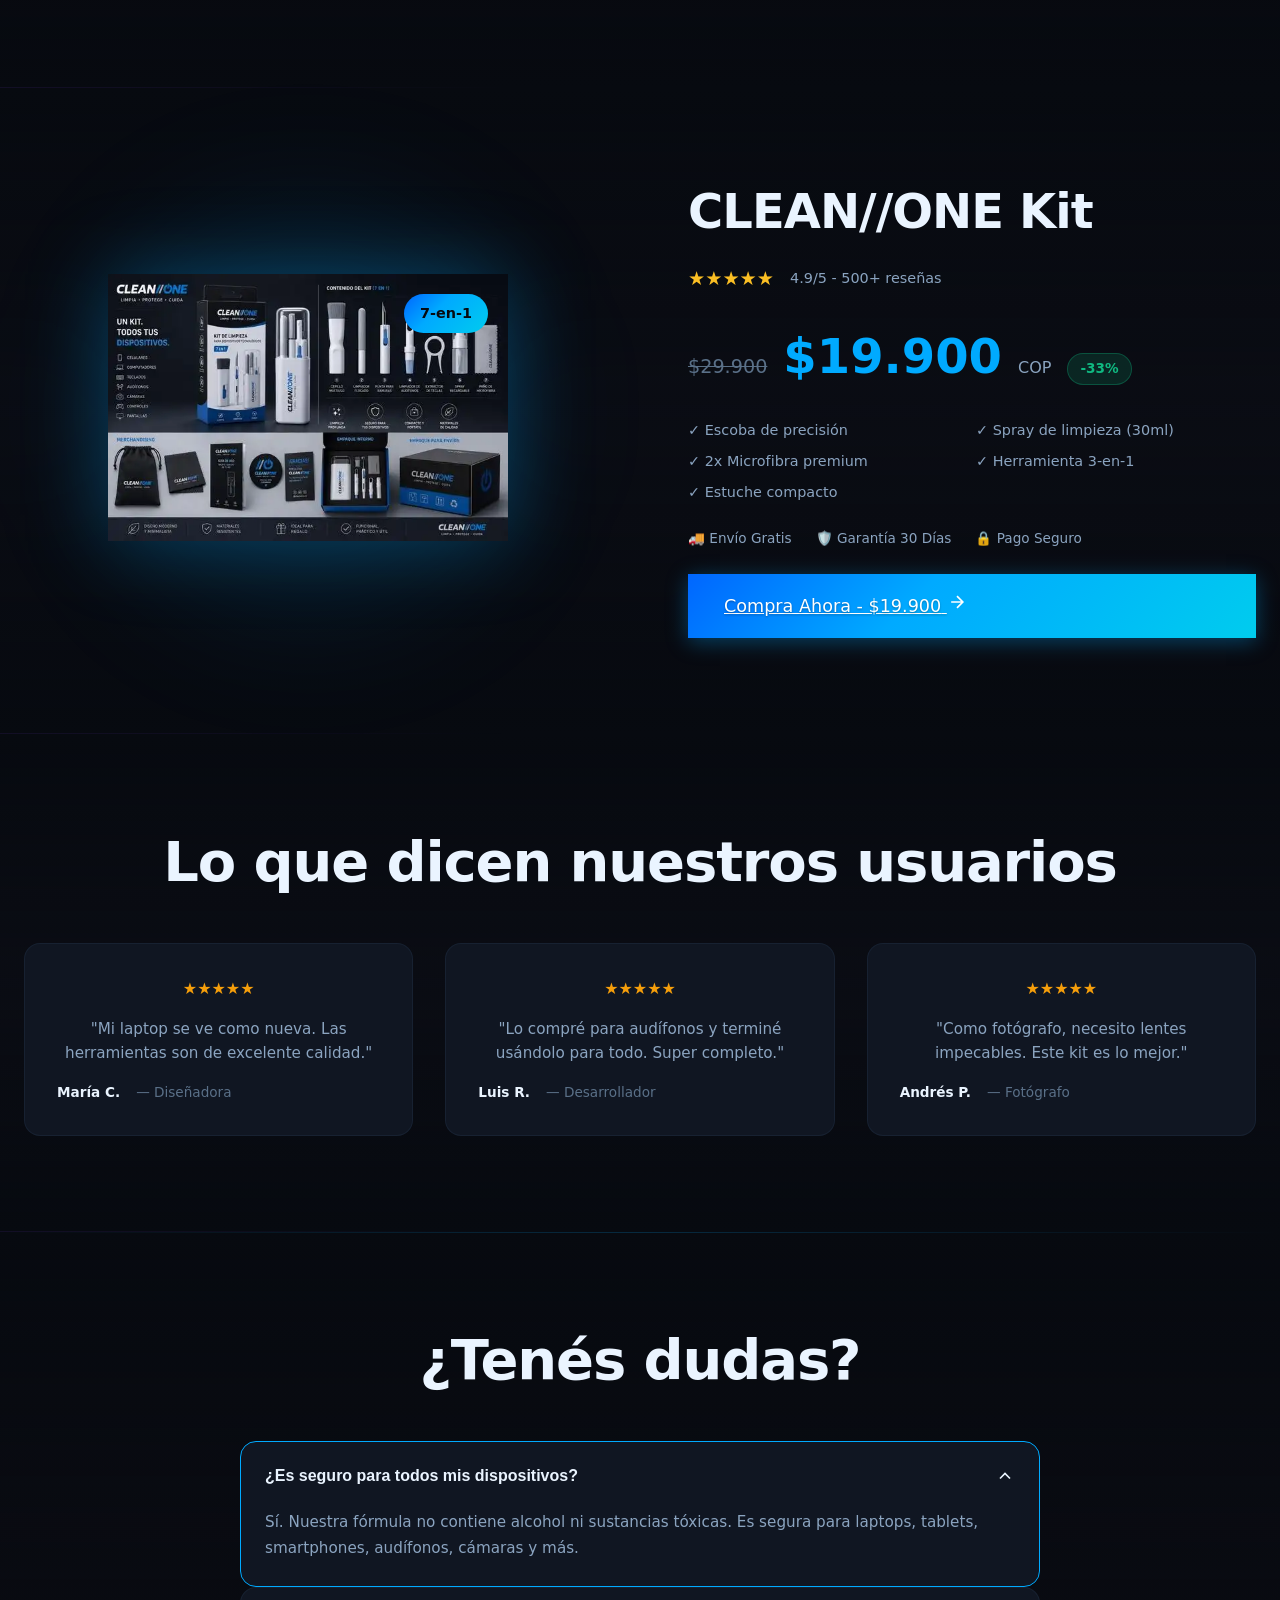
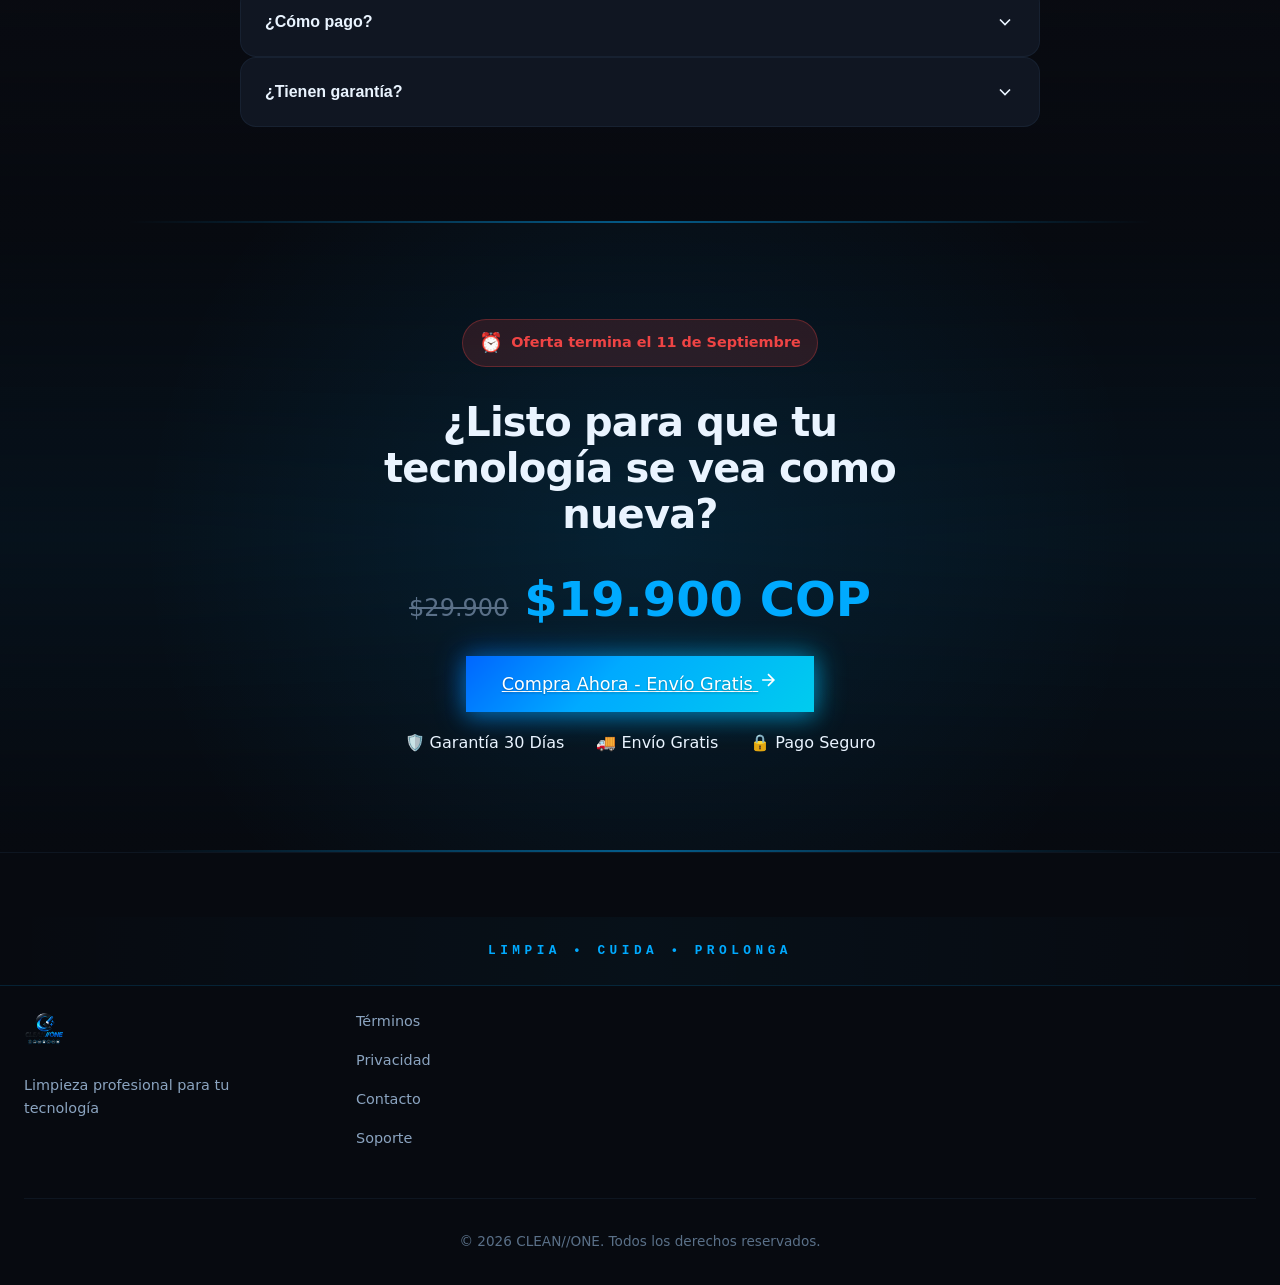
==== commit 3289a49d: "perf: comprehensive page optimization — critical CSS, service worker, resource hints - Inlined criti" ====
--- a/index.html
+++ b/index.html
@@ -5,11 +5,90 @@
     <meta name="viewport" content="width=device-width, initial-scale=1.0">
     <title>CLEAN//ONE - Kit de Limpieza Profesional 7-en-1</title>
     <meta name="description" content="Kit de limpieza profesional para tecnología. 7 herramientas especializadas. Envío gratis a todo Colombia. $19.900 COP.">
-    <link rel="preconnect" href="https://fonts.googleapis.com">
+    <link rel="dns-prefetch" href="https://fonts.googleapis.com">
+    <link rel="dns-prefetch" href="https://fonts.gstatic.com">
     <link rel="preconnect" href="https://fonts.gstatic.com" crossorigin>
-    <link href="https://fonts.googleapis.com/css2?family=Inter:wght@300;400;500;600;700;800;900&display=swap" rel="stylesheet" media="print" onload="this.media='all'">
-    <link rel="stylesheet" href="styles.min.css">
+    <link rel="preload" href="images/logo.webp" as="image">
+    <link rel="preload" href="images/kit-clean.webp" as="image">
     <link rel="icon" type="image/webp" href="images/logo.webp">
+    <style>*,*::before,*::after{margin:0;padding:0;box-sizing:border-box}
+:root{--bg-primary:#070a10;--bg-secondary:#0c1018;--bg-card:#101622;--bg-card-hover:#151d2e;--bg-glass:rgba(16,22,34,.75);--text-primary:#eaf4ff;--text-secondary:#8ba4c0;--text-muted:#5a7088;--accent-primary:#00aaff;--accent-secondary:#0088dd;--accent-tertiary:#00ccee;--accent-gradient:linear-gradient(135deg,#0066ff 0%,#00aaff 40%,#00ccee 100%);--accent-gradient-text:linear-gradient(90deg,#00aaff 0%,#00ccee 30%,#0088ff 60%,#00aaff 100%);--border-subtle:rgba(100,160,220,.08);--border-accent:rgba(0,170,255,.3);--radius-sm:8px;--radius-md:12px;--radius-lg:16px;--radius-xl:24px;--radius-full:9999px;--ease-spring:cubic-bezier(.34,1.56,.64,1);--ease-smooth:cubic-bezier(.4,0,.2,1);--duration-fast:150ms;--duration-normal:250ms;--duration-slow:400ms;--font-primary:'Inter',-apple-system,BlinkMacSystemFont,system-ui,sans-serif;--space-xs:4px;--space-sm:8px;--space-md:16px;--space-lg:24px;--space-xl:32px;--space-2xl:48px;--space-3xl:64px;--space-4xl:96px}
+html{scroll-behavior:smooth;font-size:16px;-webkit-font-smoothing:antialiased}
+body{font-family:var(--font-primary);background:var(--bg-primary);color:var(--text-primary);line-height:1.6;overflow-x:hidden}
+::selection{background:rgba(0,170,255,.35);color:var(--text-primary)}
+.scroll-progress{position:fixed;top:0;left:0;width:0%;height:3px;background:var(--accent-gradient);z-index:10000;transition:width .1s ease-out}
+.cursor-trail{position:fixed;width:20px;height:20px;border-radius:50%;background:radial-gradient(circle,rgba(0,170,255,.4) 0%,transparent 70%);pointer-events:none;z-index:9999;transform:translate(-50%,-50%);transition:transform .1s ease-out,opacity .3s;mix-blend-mode:screen}
+.particles-container{position:fixed;inset:0;pointer-events:none;z-index:-1;overflow:hidden}
+.social-proof-bar{position:fixed;top:70px;left:0;right:0;z-index:999;background:rgba(7,10,16,.95);backdrop-filter:blur(20px);border-bottom:1px solid var(--border-subtle);padding:var(--space-sm) 0;transform:translateY(-100%);opacity:0;transition:all var(--duration-slow) var(--ease-smooth)}
+.social-proof-bar.visible{transform:translateY(0);opacity:1}
+.social-proof-content{max-width:1280px;margin:0 auto;padding:0 var(--space-lg);display:flex;align-items:center;justify-content:center;gap:var(--space-lg);font-size:.85rem}
+.live-viewers{display:flex;align-items:center;gap:var(--space-sm);color:var(--text-secondary)}
+.pulse-dot{width:8px;height:8px;background:#10b981;border-radius:50%;animation:pulse 2s ease-in-out infinite}
+@keyframes pulse{0%,100%{transform:scale(1);opacity:1}50%{transform:scale(1.2);opacity:.7}}
+.social-proof-divider{width:1px;height:16px;background:var(--border-subtle)}
+.recent-purchase{display:flex;align-items:center;gap:var(--space-sm);color:var(--text-secondary)}
+.purchase-icon{font-size:1rem}
+h1,h2,h3,h4,h5,h6{font-weight:700;line-height:1.15;letter-spacing:-.02em}
+.gradient-text{background:var(--accent-gradient-text);background-size:200% auto;-webkit-background-clip:text;-webkit-text-fill-color:transparent;background-clip:text;animation:shimmer 4s ease-in-out infinite;text-shadow:0 0 40px rgba(0,170,255,.3);filter:brightness(1.1)}
+@keyframes shimmer{0%,100%{background-position:0% center}50%{background-position:200% center}}
+.section-label{display:inline-flex;align-items:center;gap:var(--space-sm);font-family:var(--font-mono);font-size:.75rem;font-weight:500;text-transform:uppercase;letter-spacing:.15em;color:var(--accent-primary);padding:var(--space-sm) var(--space-md);background:rgba(0,170,255,.08);border:1px solid rgba(0,170,255,.15);border-radius:var(--radius-full);margin-bottom:var(--space-lg)}
+.section-title{font-size:clamp(2.25rem,5vw,3.5rem);margin-bottom:var(--space-lg)}
+.btn{position:relative;display:inline-flex;align-items:center;justify-content:center;gap:var(--space-sm);padding:14px 28px;font-family:var(--font-primary);font-size:1rem;font-weight:600;text-decoration:none;border-radius:var(--radius-md);border:none;cursor:pointer;overflow:hidden;transition:all var(--duration-normal) var(--ease-smooth)}
+.btn-primary{background:var(--accent-gradient);color:#fff;box-shadow:0 4px 20px rgba(0,170,255,.35);text-shadow:0 1px 2px rgba(0,0,0,.3)}
+.btn-primary:hover{transform:translateY(-3px) scale(1.02);box-shadow:0 8px 30px rgba(0,170,255,.45)}
+.btn-large{padding:18px 36px;font-size:1.1rem}
+.btn-full{width:100%}
+.btn-glow{position:relative}
+.btn-glow::after{content:'';position:absolute;inset:-2px;background:var(--accent-gradient);border-radius:inherit;z-index:-1;filter:blur(15px);opacity:.5;animation:glow-pulse 3s ease-in-out infinite}
+@keyframes glow-pulse{0%,100%{opacity:.4;filter:blur(15px)}50%{opacity:.7;filter:blur(20px)}}
+.navbar{position:fixed;top:0;left:0;right:0;z-index:1000;padding:var(--space-md) 0;background:rgba(7,10,16,.5);backdrop-filter:blur(20px);-webkit-backdrop-filter:blur(20px);border-bottom:1px solid transparent;transition:all var(--duration-slow) var(--ease-smooth)}
+.navbar.scrolled{padding:var(--space-sm) 0;background:rgba(7,10,16,.9);border-bottom-color:var(--border-subtle);box-shadow:0 8px 32px rgba(0,0,0,.5)}
+.nav-container{max-width:1280px;margin:0 auto;padding:0 var(--space-lg);display:flex;align-items:center;justify-content:space-between}
+.nav-logo{text-decoration:none}
+.nav-logo-img{height:45px;width:auto;transition:transform var(--duration-normal) var(--ease-spring)}
+.nav-logo:hover .nav-logo-img{transform:scale(1.05)}
+.nav-cta{padding:10px 20px;background:var(--accent-gradient);color:#fff!important;font-weight:600;font-size:.9rem;border-radius:var(--radius-sm);text-decoration:none;transition:all var(--duration-normal) var(--ease-spring)}
+.nav-cta:hover{transform:translateY(-2px) scale(1.05);box-shadow:0 4px 20px rgba(0,170,255,.4)}
+.hero{position:relative;min-height:100vh;display:flex;align-items:center;padding:140px 0 100px;overflow:hidden}
+.hero-bg{position:absolute;inset:0;z-index:-1}
+.hero-gradient{position:absolute;top:-30%;right:-10%;width:70%;height:70%;background:radial-gradient(circle,rgba(0,170,255,.15) 0%,rgba(0,102,255,.05) 40%,transparent 70%);filter:blur(80px);animation:gradient-drift 20s ease-in-out infinite}
+@keyframes gradient-drift{0%,100%{transform:translate(0,0) scale(1)}25%{transform:translate(-5%,5%) scale(1.1)}50%{transform:translate(-10%,0%) scale(1)}75%{transform:translate(-5%,-5%) scale(.9)}}
+.hero-grid{position:absolute;inset:0;background-image:linear-gradient(rgba(255,255,255,.015) 1px,transparent 1px),linear-gradient(90deg,rgba(255,255,255,.015) 1px,transparent 1px);background-size:80px 80px;mask-image:radial-gradient(ellipse at center,black 20%,transparent 70%);animation:grid-scroll 30s linear infinite}
+@keyframes grid-scroll{0%{transform:translateY(0)}100%{transform:translateY(80px)}}
+.hero-container{max-width:1280px;margin:0 auto;padding:0 var(--space-lg);display:grid;grid-template-columns:1fr 1fr;gap:var(--space-4xl);align-items:center}
+.hero-content{position:relative;z-index:1}
+.hero-badge{display:inline-flex;align-items:center;gap:var(--space-sm);padding:var(--space-sm) var(--space-md);background:rgba(0,170,255,.1);border:1px solid rgba(0,170,255,.25);border-radius:var(--radius-full);font-size:.85rem;font-weight:500;color:var(--accent-primary);margin-bottom:var(--space-xl);animation:badge-in .8s var(--ease-spring) both}
+@keyframes badge-in{from{opacity:0;transform:translateY(20px) scale(.9)}to{opacity:1;transform:translateY(0) scale(1)}}
+.hero-title{font-size:clamp(2.75rem,6vw,4.5rem);font-weight:900;line-height:1.05;margin-bottom:var(--space-xl);letter-spacing:-.03em;animation:title-in 1s var(--ease-spring) .1s both}
+@keyframes title-in{from{opacity:0;transform:translateY(30px)}to{opacity:1;transform:translateY(0)}}
+.hero-tagline{font-family:var(--font-mono);font-size:.85rem;font-weight:600;letter-spacing:.25em;text-transform:uppercase;color:var(--accent-primary);margin-bottom:var(--space-lg);padding:var(--space-sm) 0;border-top:1px solid rgba(0,170,255,.2);border-bottom:1px solid rgba(0,170,255,.2);display:inline-block;animation:tagline-in 1s var(--ease-spring) .15s both}
+@keyframes tagline-in{from{opacity:0;transform:translateX(-20px)}to{opacity:1;transform:translateX(0)}}
+.hero-subtitle{font-size:1.2rem;color:var(--text-secondary);line-height:1.7;margin-bottom:var(--space-lg);max-width:520px;animation:subtitle-in 1s var(--ease-spring) .2s both}
+@keyframes subtitle-in{from{opacity:0;transform:translateY(30px)}to{opacity:1;transform:translateY(0)}}
+.hero-devices{display:flex;gap:var(--space-md);margin-bottom:var(--space-2xl);animation:devices-in 1s var(--ease-spring) .25s both}
+@keyframes devices-in{from{opacity:0;transform:translateY(15px)}to{opacity:1;transform:translateY(0)}}
+.device-icon{width:44px;height:44px;display:flex;align-items:center;justify-content:center;border-radius:50%;border:1.5px solid rgba(0,170,255,.25);background:rgba(0,170,255,.06);color:var(--accent-primary);transition:all var(--duration-normal) var(--ease-spring);cursor:default}
+.device-icon:hover{background:rgba(0,170,255,.15);border-color:var(--accent-primary);transform:translateY(-3px) scale(1.1);box-shadow:0 4px 20px rgba(0,170,255,.3)}
+.device-icon svg{width:20px;height:20px}
+.hero-cta-group{display:flex;gap:var(--space-md);margin-bottom:var(--space-2xl);animation:cta-in 1s var(--ease-spring) .3s both}
+@keyframes cta-in{from{opacity:0;transform:translateY(30px)}to{opacity:1;transform:translateY(0)}}
+.hero-trust{display:flex;gap:var(--space-xl);animation:trust-in 1s var(--ease-spring) .4s both}
+@keyframes trust-in{from{opacity:0;transform:translateY(20px)}to{opacity:1;transform:translateY(0)}}
+.trust-item{display:flex;align-items:center;gap:6px;font-size:.85rem;color:var(--text-secondary)}
+.trust-item svg{color:var(--accent-primary)}
+.hero-visual{position:relative}
+.product-showcase{position:relative;width:100%;max-width:500px}
+.product-glow{position:absolute;inset:-30%;background:radial-gradient(circle,rgba(0,170,255,.2) 0%,transparent 60%);filter:blur(50px);animation:glow-breathe 4s ease-in-out infinite}
+@keyframes glow-breathe{0%,100%{opacity:.5;transform:scale(1)}50%{opacity:.8;transform:scale(1.1)}}
+.product-image{position:relative;display:flex;justify-content:center;align-items:center}
+.hero-logo-wrapper{text-align:center;margin-bottom:var(--space-lg);animation:logo-in 1s var(--ease-spring) .2s both}
+@keyframes logo-in{from{opacity:0;transform:scale(.8) translateY(20px)}to{opacity:1;transform:scale(1) translateY(0)}}
+.hero-logo-img{width:100%;max-width:280px;height:auto;filter:drop-shadow(0 0 30px rgba(0,170,255,.25));animation:logo-float 6s ease-in-out infinite}
+@keyframes logo-float{0%,100%{transform:translateY(0) rotate(0deg)}25%{transform:translateY(-12px) rotate(1deg)}75%{transform:translateY(-8px) rotate(-1deg)}}
+.container{max-width:1280px;margin:0 auto;padding:0 var(--space-lg)}
+</style>
+    <link rel="stylesheet" href="styles.min.css" media="print" onload="this.media='all'">
+    <noscript><link rel="stylesheet" href="styles.min.css"></noscript>
 </head>
 <body>
     <!-- SCROLL PROGRESS BAR -->
@@ -394,5 +473,11 @@
     </div>
 
     <script src="script.min.js" defer></script>
+
+    <script>
+    if ('serviceWorker' in navigator) {
+        navigator.serviceWorker.register('/sw.js').catch(() => {});
+    }
+    </script>
 </body>
 </html>
